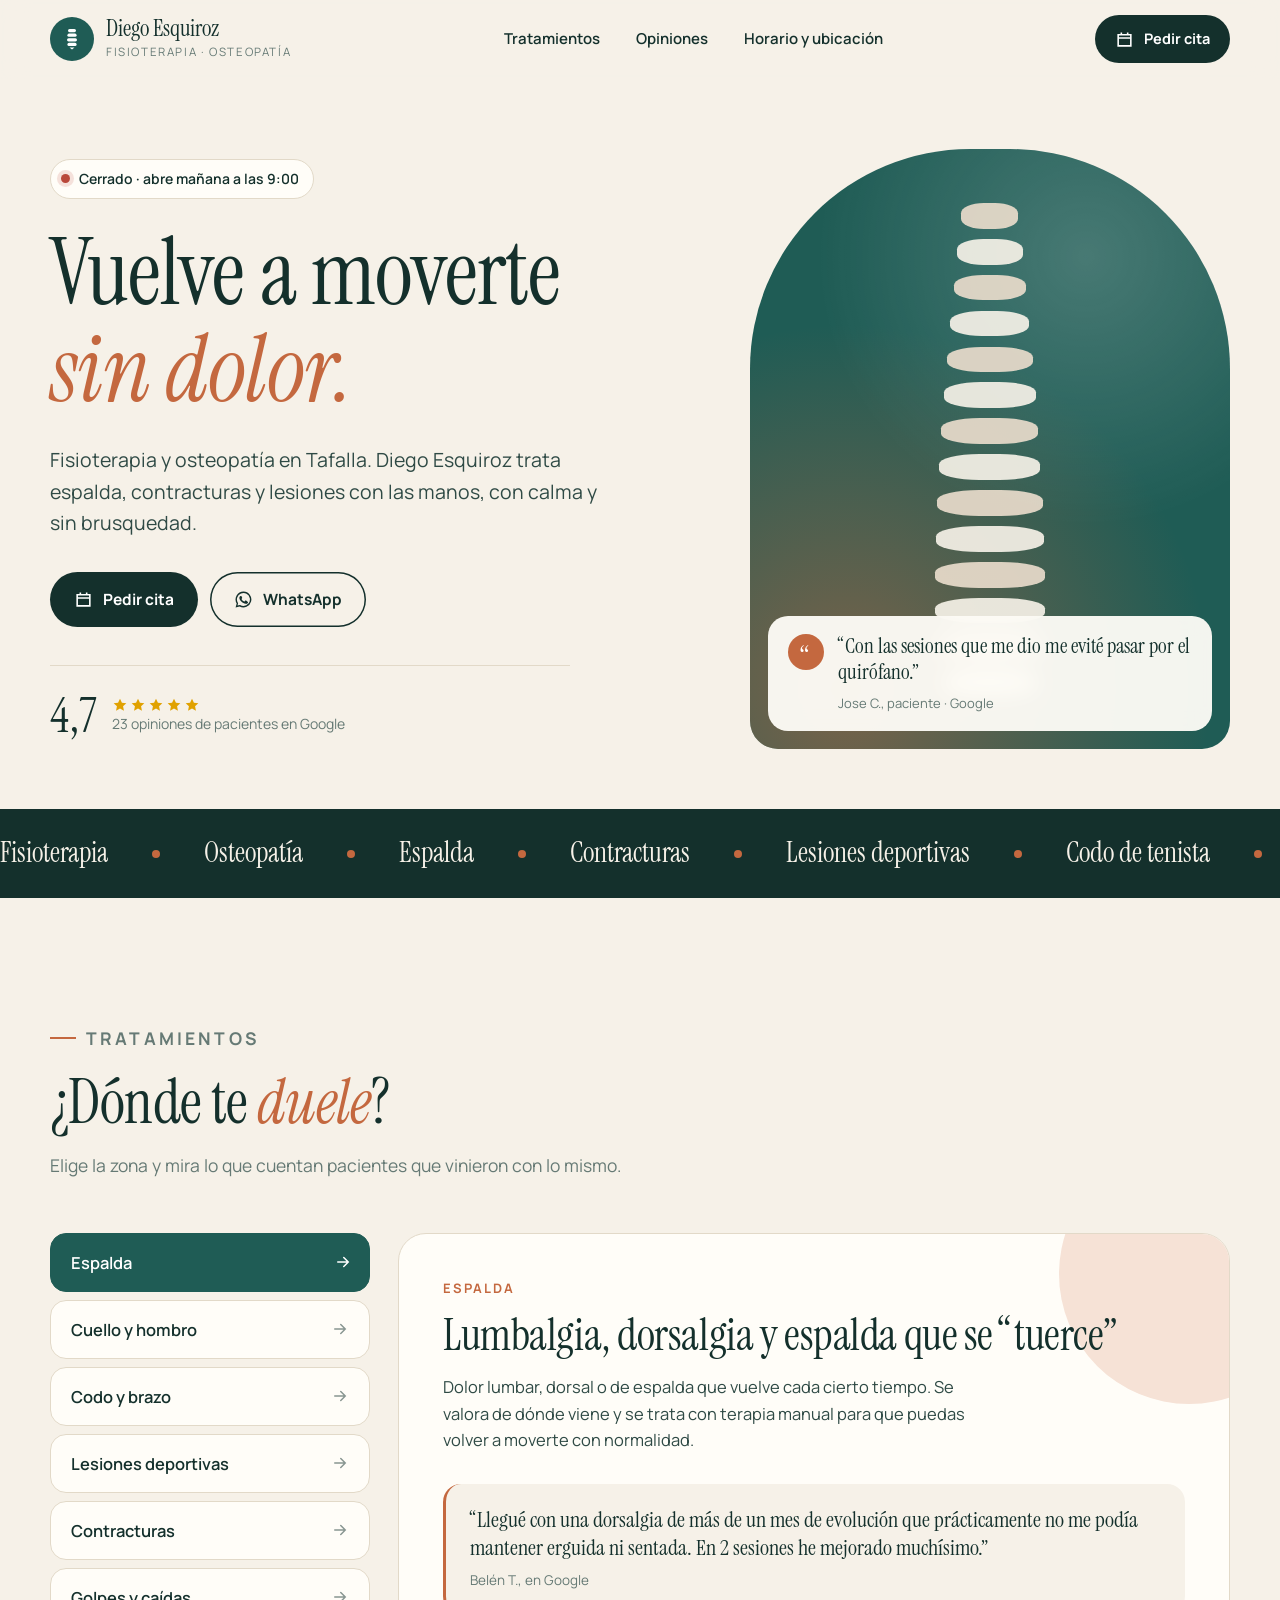
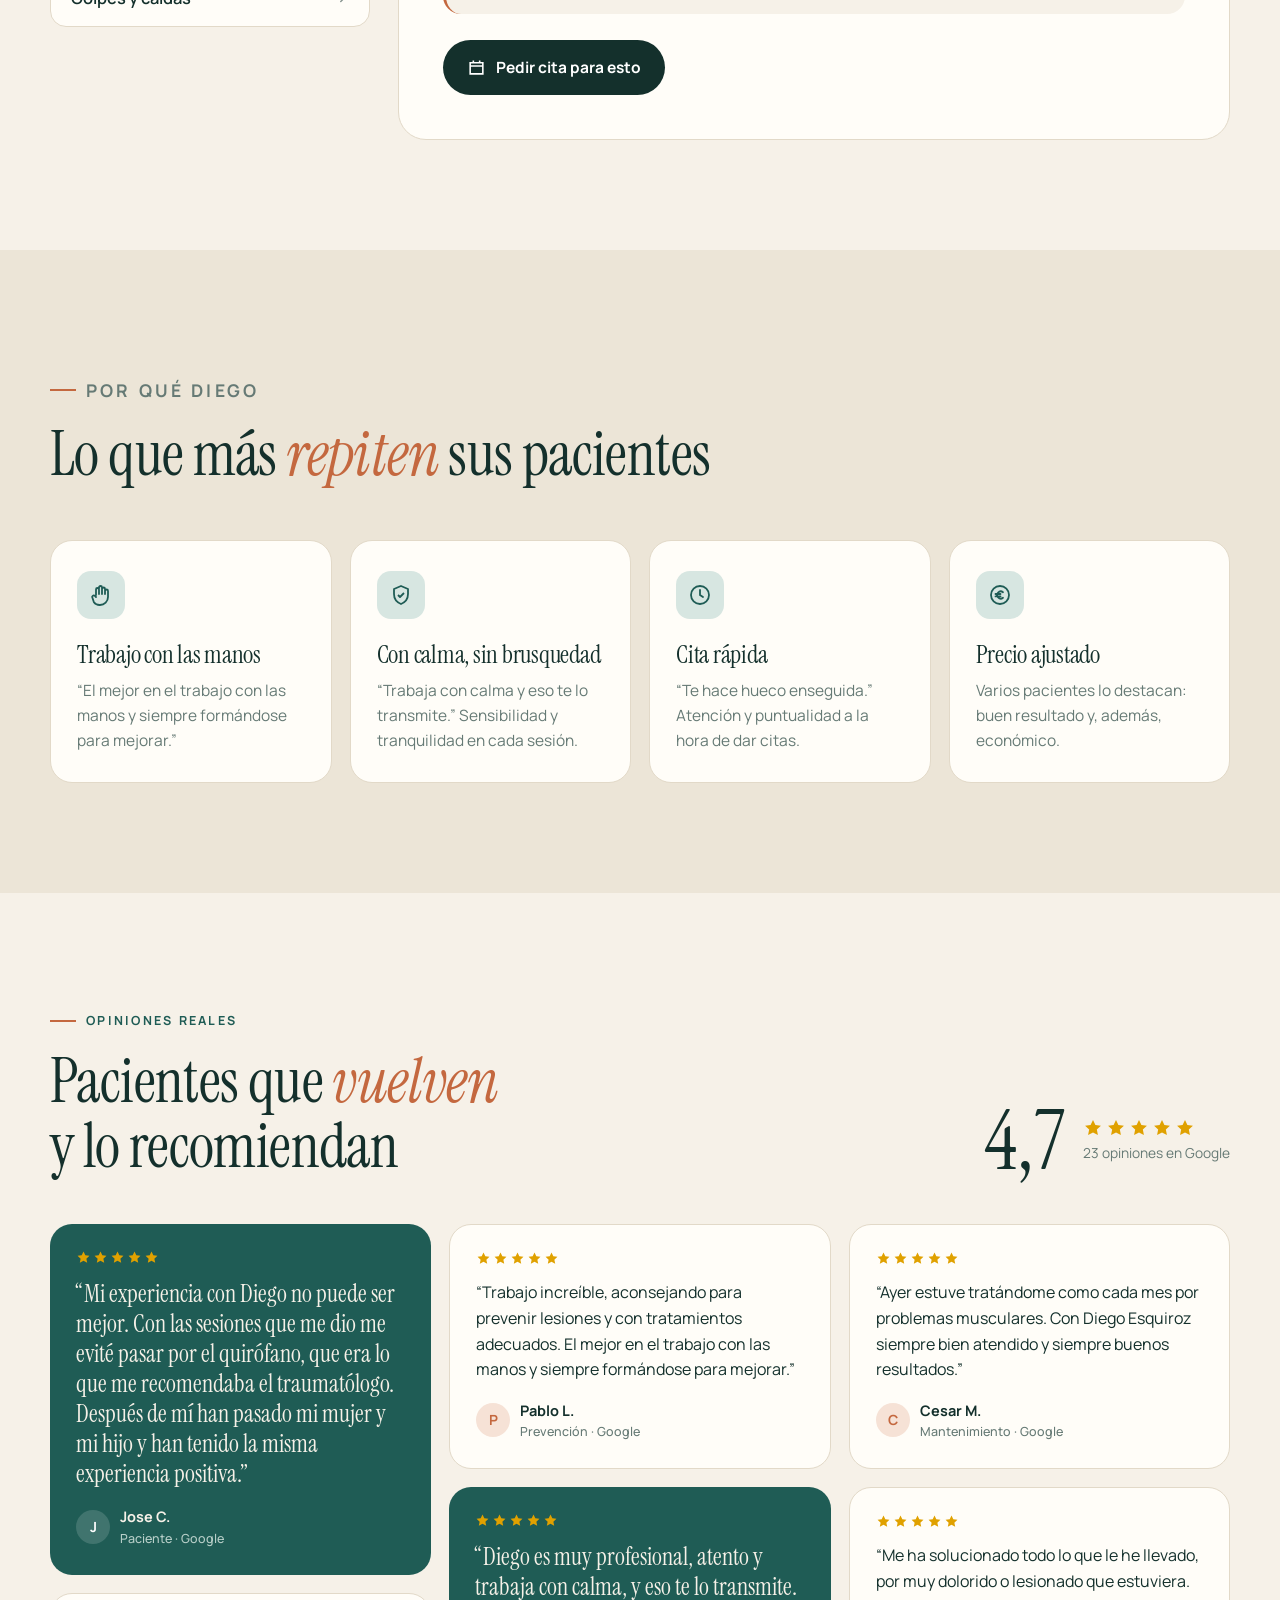
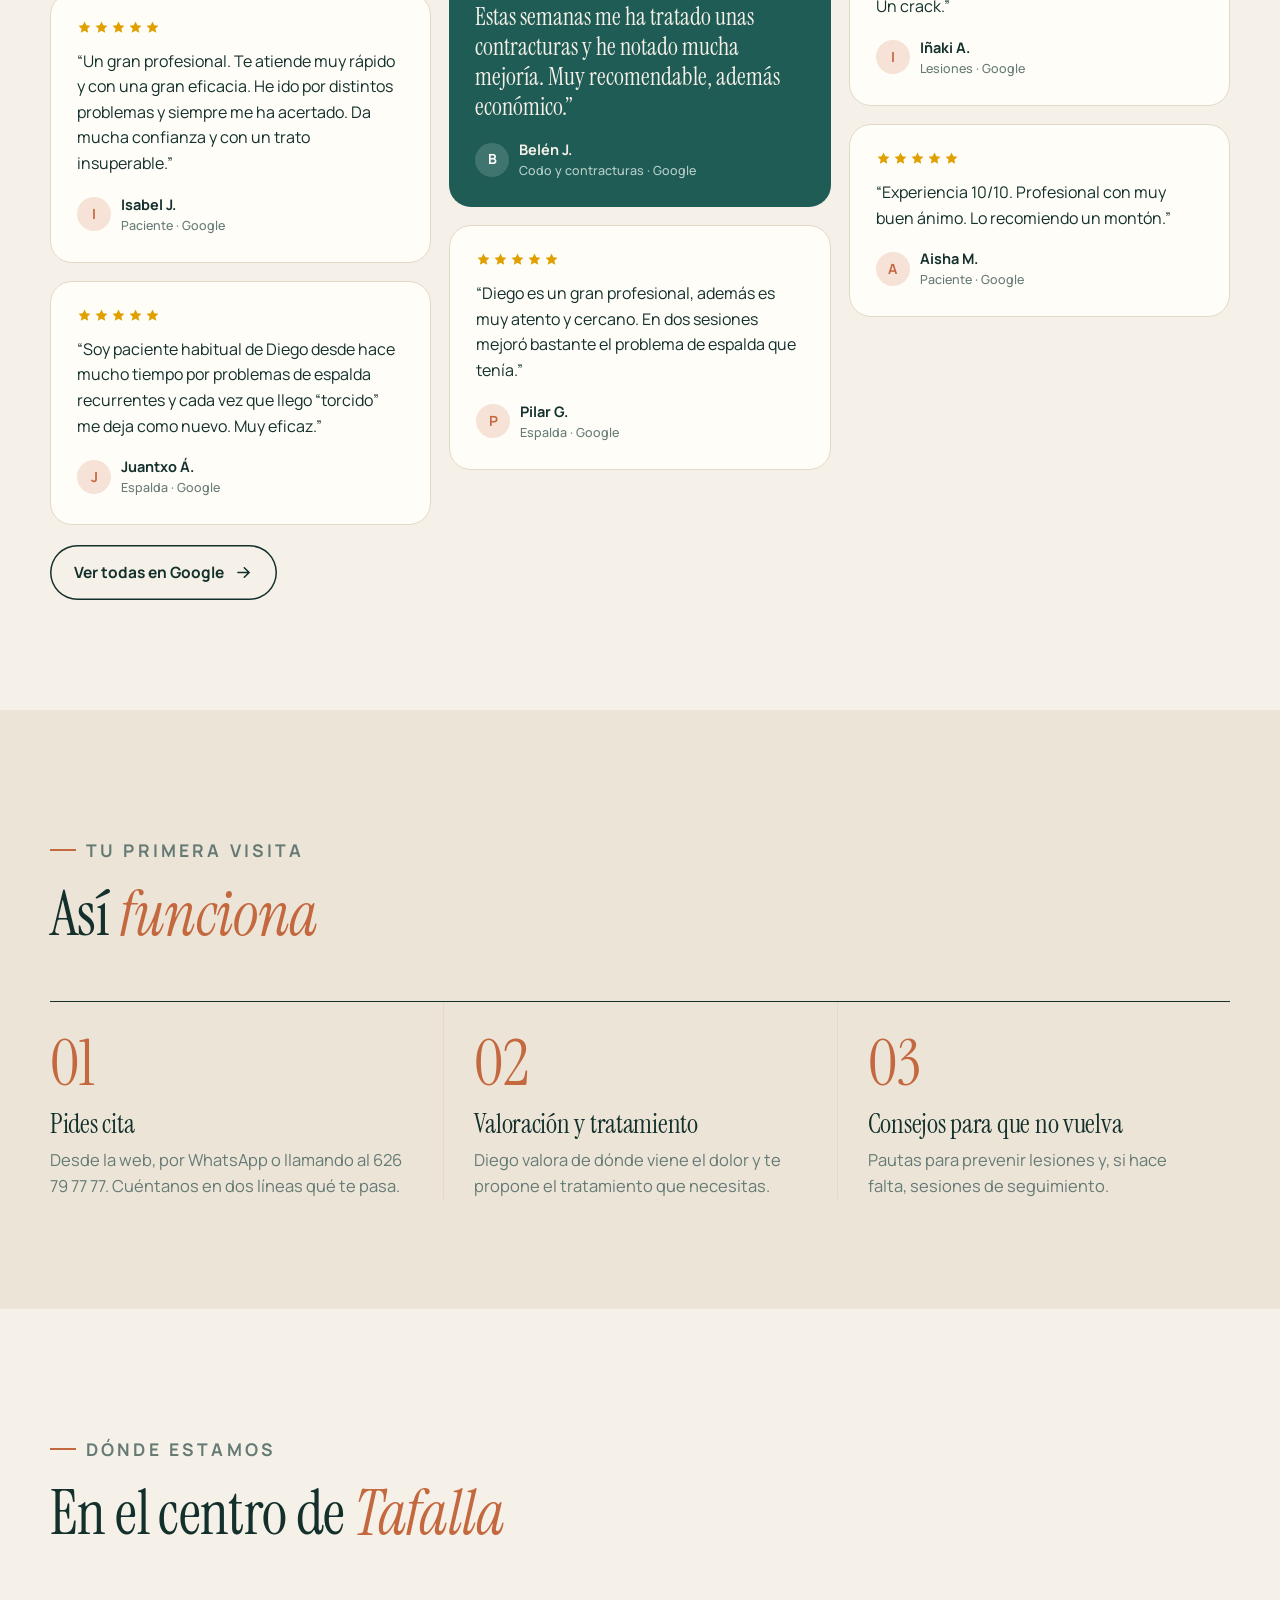
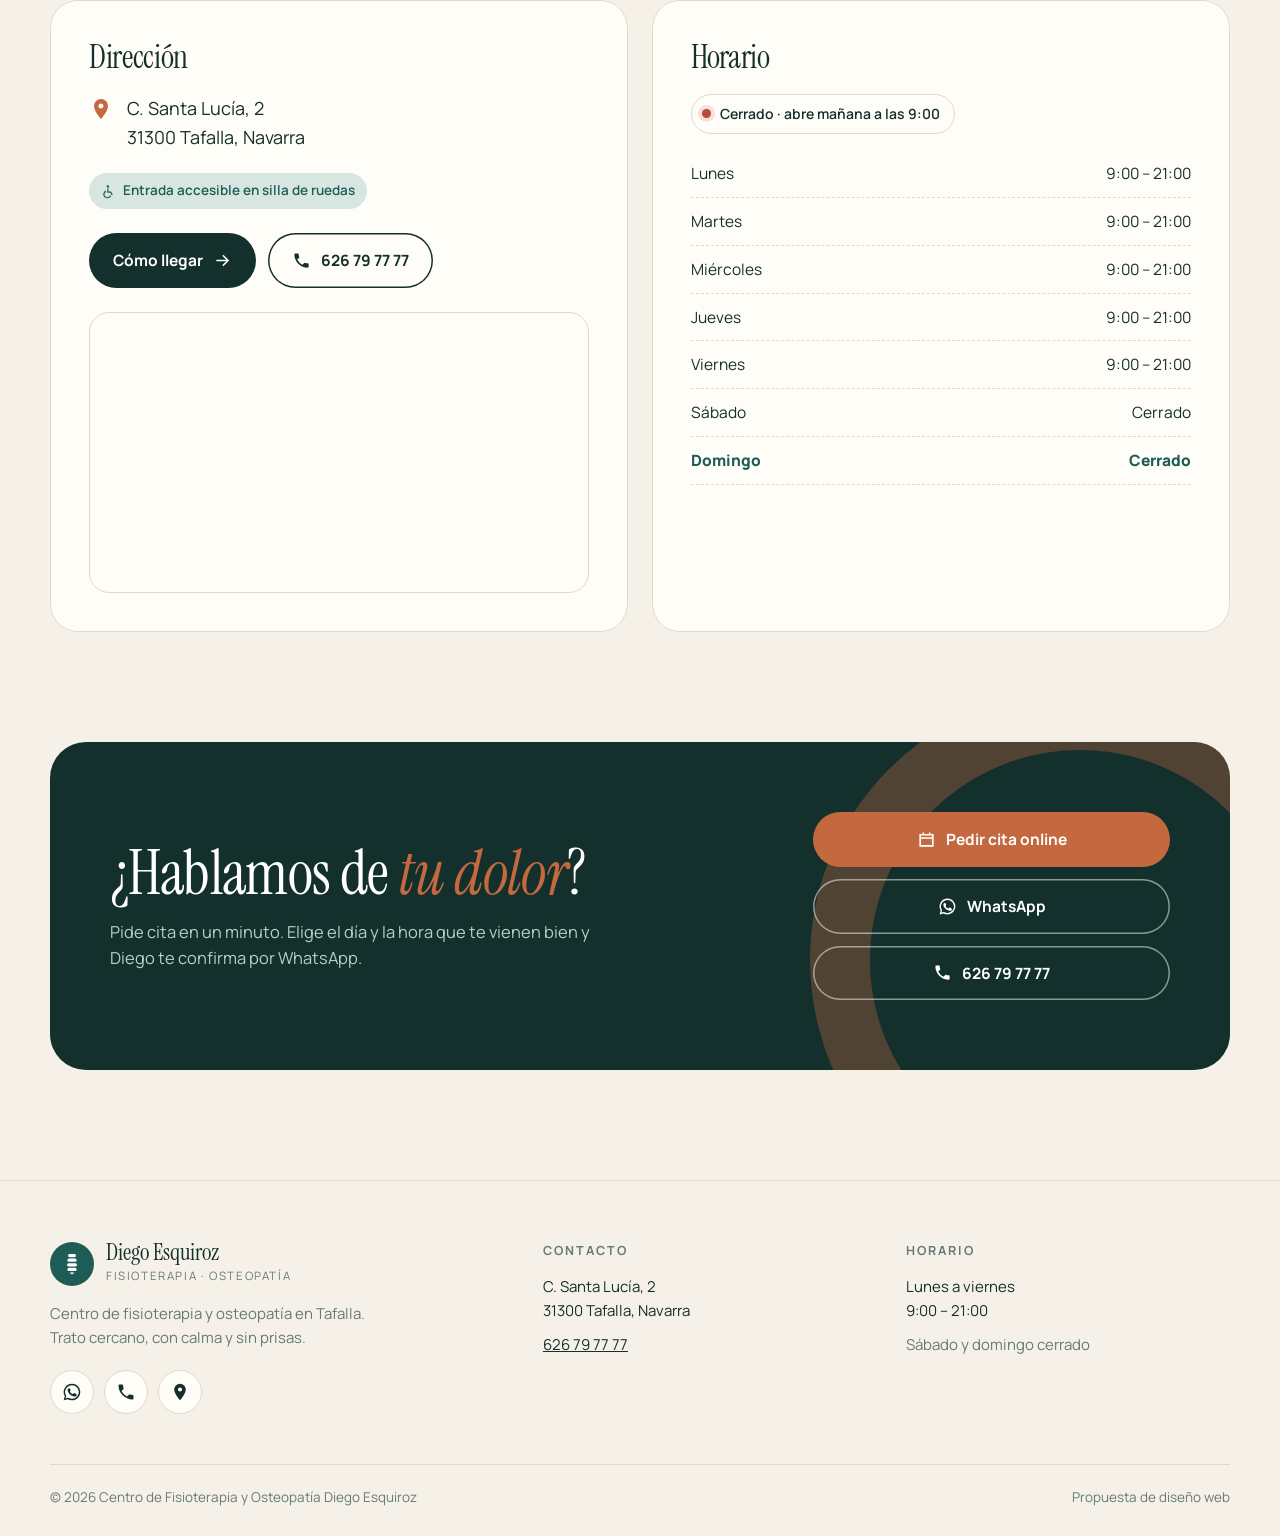
==== index.html @ a3f4777c "Web demo Fisioterapia y Osteopatía Diego Esquiroz Co-Authored-By: Claude Opus 5.5 <noreply@anthropic" ====
<!doctype html><html lang="es"><head><meta charset="utf-8"><meta name="viewport" content="width=device-width,initial-scale=1">
<title>Fisioterapia y Osteopatía Diego Esquiroz · Tafalla</title><meta name="description" content="Centro de fisioterapia y osteopatía en Tafalla. Espalda, contracturas, lesiones deportivas. 4,7 en Google. Pide cita: 626 79 77 77.">
<meta property="og:type" content="website"><meta property="og:locale" content="es_ES"><meta property="og:title" content="Fisioterapia y Osteopatía Diego Esquiroz · Tafalla"><meta property="og:description" content="Centro de fisioterapia y osteopatía en Tafalla. Espalda, contracturas, lesiones deportivas. 4,7 en Google. Pide cita: 626 79 77 77."><meta name="theme-color" content="#14302c">
<script type="application/ld+json">{"@context": "https://schema.org", "@type": "Physiotherapy", "name": "Centro de Fisioterapia y Osteopatía Diego Esquiroz", "url": "https://miiguelcamus.github.io/fisio-esquiroz/", "telephone": "+34 626 79 77 77", "address": {"@type": "PostalAddress", "streetAddress": "C. Santa Lucía, 2", "postalCode": "31300", "addressLocality": "Tafalla", "addressRegion": "Navarra", "addressCountry": "ES"}, "geo": {"@type": "GeoCoordinates", "latitude": 42.5276876, "longitude": -1.6770875}, "hasMap": "https://www.google.com/maps/search/?api=1&query=Centro+de+Fisioterapia+y+Osteopatia+Diego+Esquiroz&query_place_id=ChIJyw93ah14Wg0RY7AECHz0mJ4", "openingHoursSpecification": [{"@type": "OpeningHoursSpecification", "dayOfWeek": ["Monday", "Tuesday", "Wednesday", "Thursday", "Friday"], "opens": "09:00", "closes": "21:00"}], "aggregateRating": {"@type": "AggregateRating", "ratingValue": "4.7", "reviewCount": "23"}}</script>
<link rel="preconnect" href="https://fonts.googleapis.com"><link rel="preconnect" href="https://fonts.gstatic.com" crossorigin>
<link href="https://fonts.googleapis.com/css2?family=Instrument+Serif:ital@0;1&family=Manrope:wght@400;500;600;700;800&display=swap" rel="stylesheet">
<link rel="stylesheet" href="styles.css?v=1794486253">
<link rel="icon" href="data:image/svg+xml,%3Csvg xmlns='http://www.w3.org/2000/svg' viewBox='0 0 24 24'%3E%3Ccircle cx='12' cy='12' r='12' fill='%231f5c55'/%3E%3Cg fill='%23fff'%3E%3Crect x='9' y='4' width='6' height='2.6' rx='1.3'/%3E%3Crect x='8.5' y='8' width='7' height='2.6' rx='1.3'/%3E%3Crect x='8.2' y='12' width='7.6' height='2.6' rx='1.3'/%3E%3Crect x='8.5' y='16' width='7' height='2.6' rx='1.3'/%3E%3C/g%3E%3C/svg%3E">
</head><body>
<header class="top"><div class="wrap tin">
<a class="logo" href="index.html?v=1794486253" aria-label="Fisioterapia Diego Esquiroz, inicio"><span class="lm"><svg viewBox="0 0 24 24" aria-hidden="true"><g fill="currentColor"><rect x="8" y="2" width="8" height="3.2" rx="1.6"/><rect x="7.4" y="6.6" width="9.2" height="3.2" rx="1.6"/><rect x="7" y="11.2" width="10" height="3.2" rx="1.6"/><rect x="7.4" y="15.8" width="9.2" height="3.2" rx="1.6"/><path d="M9.5 20.4h5l-2.5 2.2z"/></g></svg></span><span><b>Diego Esquiroz</b><small>Fisioterapia · Osteopatía</small></span></a>
<nav class="nav" aria-label="Principal"><a href="index.html#dolor?v=1794486253">Tratamientos</a><a href="index.html#opiniones?v=1794486253">Opiniones</a><a href="index.html#visita?v=1794486253">Horario y ubicación</a></nav>
<a class="btn pri hcta" href="reservar.html?v=1794486253"><svg viewBox="0 0 24 24" aria-hidden="true"><path fill="none" stroke="currentColor" stroke-width="2" d="M4 6h16v14H4zM4 10h16M8 3v4M16 3v4"/></svg>Pedir cita</a>
<button class="burger" aria-label="Abrir menú" aria-expanded="false" aria-controls="mm"><i></i><i></i></button>
</div></header>
<div class="mmenu" id="mm" aria-hidden="true"><a class="ml" href="index.html#dolor?v=1794486253">Tratamientos</a><a class="ml" href="index.html#opiniones?v=1794486253">Opiniones</a><a class="ml" href="index.html#visita?v=1794486253">Horario y ubicación</a>
<a class="btn pri" href="reservar.html?v=1794486253"><svg viewBox="0 0 24 24" aria-hidden="true"><path fill="none" stroke="currentColor" stroke-width="2" d="M4 6h16v14H4zM4 10h16M8 3v4M16 3v4"/></svg>Pedir cita</a><a class="btn gh sw wa" href="https://wa.me/34626797777" target="_blank" rel="noopener"><svg viewBox="0 0 24 24" aria-hidden="true"><path fill="currentColor" d="M12 2a10 10 0 0 0-8.6 15.1L2 22l5-1.3A10 10 0 1 0 12 2zm0 18.2c-1.5 0-3-.4-4.3-1.2l-.3-.2-3 .8.8-2.9-.2-.3A8.2 8.2 0 1 1 12 20.2zm4.5-6.1c-.2-.1-1.5-.7-1.7-.8-.2-.1-.4-.1-.6.1l-.8 1c-.1.2-.3.2-.5.1a6.7 6.7 0 0 1-3.3-2.9c-.3-.4.2-.4.7-1.4.1-.2 0-.3 0-.4l-.8-1.8c-.2-.5-.4-.4-.6-.4h-.5a1 1 0 0 0-.7.3c-.2.3-.9.9-.9 2.2s1 2.6 1.1 2.7c.1.2 1.9 2.9 4.6 4 1.7.7 2.4.8 3.2.7.5-.1 1.5-.6 1.8-1.2.2-.6.2-1.1.1-1.2l-.5-.3z"/></svg>WhatsApp</a></div>
<main>
<section class="hero"><div class="wrap hg">
<div>
 <p class="badge" data-open><span class="dot"></span><span>Lunes a viernes · 9:00 – 21:00</span></p>
 <h1><span>Vuelve a moverte</span><span><i>sin dolor.</i></span></h1>
 <p class="lead">Fisioterapia y osteopatía en Tafalla. Diego Esquiroz trata espalda, contracturas y lesiones con las manos, con calma y sin brusquedad.</p>
 <div class="hb"><a class="btn pri" href="reservar.html?v=1794486253"><svg viewBox="0 0 24 24" aria-hidden="true"><path fill="none" stroke="currentColor" stroke-width="2" d="M4 6h16v14H4zM4 10h16M8 3v4M16 3v4"/></svg>Pedir cita</a><a class="btn gh sw wa" href="https://wa.me/34626797777" target="_blank" rel="noopener"><svg viewBox="0 0 24 24" aria-hidden="true"><path fill="currentColor" d="M12 2a10 10 0 0 0-8.6 15.1L2 22l5-1.3A10 10 0 1 0 12 2zm0 18.2c-1.5 0-3-.4-4.3-1.2l-.3-.2-3 .8.8-2.9-.2-.3A8.2 8.2 0 1 1 12 20.2zm4.5-6.1c-.2-.1-1.5-.7-1.7-.8-.2-.1-.4-.1-.6.1l-.8 1c-.1.2-.3.2-.5.1a6.7 6.7 0 0 1-3.3-2.9c-.3-.4.2-.4.7-1.4.1-.2 0-.3 0-.4l-.8-1.8c-.2-.5-.4-.4-.6-.4h-.5a1 1 0 0 0-.7.3c-.2.3-.9.9-.9 2.2s1 2.6 1.1 2.7c.1.2 1.9 2.9 4.6 4 1.7.7 2.4.8 3.2.7.5-.1 1.5-.6 1.8-1.2.2-.6.2-1.1.1-1.2l-.5-.3z"/></svg>WhatsApp</a></div>
 <a class="proof" href="#opiniones" style="text-decoration:none"><b>4,7</b><span><span class="st" aria-label="5 de 5 estrellas"><svg viewBox="0 0 24 24" aria-hidden="true"><path fill="currentColor" d="m12 2.5 2.9 6 6.6.8-4.9 4.6 1.3 6.6L12 17.3l-5.9 3.2 1.3-6.6L2.5 9.3l6.6-.8z"/></svg><svg viewBox="0 0 24 24" aria-hidden="true"><path fill="currentColor" d="m12 2.5 2.9 6 6.6.8-4.9 4.6 1.3 6.6L12 17.3l-5.9 3.2 1.3-6.6L2.5 9.3l6.6-.8z"/></svg><svg viewBox="0 0 24 24" aria-hidden="true"><path fill="currentColor" d="m12 2.5 2.9 6 6.6.8-4.9 4.6 1.3 6.6L12 17.3l-5.9 3.2 1.3-6.6L2.5 9.3l6.6-.8z"/></svg><svg viewBox="0 0 24 24" aria-hidden="true"><path fill="currentColor" d="m12 2.5 2.9 6 6.6.8-4.9 4.6 1.3 6.6L12 17.3l-5.9 3.2 1.3-6.6L2.5 9.3l6.6-.8z"/></svg><svg viewBox="0 0 24 24" aria-hidden="true"><path fill="currentColor" d="m12 2.5 2.9 6 6.6.8-4.9 4.6 1.3 6.6L12 17.3l-5.9 3.2 1.3-6.6L2.5 9.3l6.6-.8z"/></svg></span><small>23 opiniones de pacientes en Google</small></span></a>
</div>
<div class="hv" aria-hidden="true">
 <div class="spine"><i style="width:52%;--x:0px;--r:0deg;animation-delay:0.00s"></i><i style="width:60%;--x:2px;--r:2deg;animation-delay:0.12s"></i><i style="width:66%;--x:4px;--r:3deg;animation-delay:0.24s"></i><i style="width:72%;--x:6px;--r:4deg;animation-delay:0.36s"></i><i style="width:78%;--x:7px;--r:4deg;animation-delay:0.48s"></i><i style="width:84%;--x:8px;--r:3deg;animation-delay:0.60s"></i><i style="width:88%;--x:8px;--r:2deg;animation-delay:0.72s"></i><i style="width:92%;--x:7px;--r:1deg;animation-delay:0.84s"></i><i style="width:96%;--x:5px;--r:-1deg;animation-delay:0.96s"></i><i style="width:98%;--x:3px;--r:-2deg;animation-delay:1.08s"></i><i style="width:100%;--x:1px;--r:-3deg;animation-delay:1.20s"></i><i style="width:100%;--x:-1px;--r:-3deg;animation-delay:1.32s"></i><i style="width:96%;--x:-2px;--r:-2deg;animation-delay:1.44s"></i><i style="width:86%;--x:-1px;--r:-1deg;animation-delay:1.56s"></i></div>
 <div class="hcard"><span class="qm">“</span><div><q>Con las sesiones que me dio me evité pasar por el quirófano.</q><small>Jose C., paciente · Google</small></div></div>
</div>
</div></section>
<div class="strip" aria-hidden="true"><div class="stt"><span>Fisioterapia</span><span>Osteopatía</span><span>Espalda</span><span>Contracturas</span><span>Lesiones deportivas</span><span>Codo de tenista</span><span>Hombro</span><span>Tafalla</span><span>Fisioterapia</span><span>Osteopatía</span><span>Espalda</span><span>Contracturas</span><span>Lesiones deportivas</span><span>Codo de tenista</span><span>Hombro</span><span>Tafalla</span></div></div>

<section class="sec" id="dolor"><div class="wrap">
 <div class="sh rv"><p class="kick">Tratamientos</p><h2>¿Dónde te <i>duele</i>?</h2><p>Elige la zona y mira lo que cuentan pacientes que vinieron con lo mismo.</p></div>
 <div class="zones rv">
  <div class="zl" role="tablist" aria-label="Zonas"><button class="zb on" role="tab" aria-selected="true" data-z="0">Espalda<svg viewBox="0 0 24 24" aria-hidden="true"><path fill="none" stroke="currentColor" stroke-width="2" stroke-linecap="round" d="M5 12h14M13 6l6 6-6 6"/></svg></button><button class="zb" role="tab" aria-selected="false" data-z="1">Cuello y hombro<svg viewBox="0 0 24 24" aria-hidden="true"><path fill="none" stroke="currentColor" stroke-width="2" stroke-linecap="round" d="M5 12h14M13 6l6 6-6 6"/></svg></button><button class="zb" role="tab" aria-selected="false" data-z="2">Codo y brazo<svg viewBox="0 0 24 24" aria-hidden="true"><path fill="none" stroke="currentColor" stroke-width="2" stroke-linecap="round" d="M5 12h14M13 6l6 6-6 6"/></svg></button><button class="zb" role="tab" aria-selected="false" data-z="3">Lesiones deportivas<svg viewBox="0 0 24 24" aria-hidden="true"><path fill="none" stroke="currentColor" stroke-width="2" stroke-linecap="round" d="M5 12h14M13 6l6 6-6 6"/></svg></button><button class="zb" role="tab" aria-selected="false" data-z="4">Contracturas<svg viewBox="0 0 24 24" aria-hidden="true"><path fill="none" stroke="currentColor" stroke-width="2" stroke-linecap="round" d="M5 12h14M13 6l6 6-6 6"/></svg></button><button class="zb" role="tab" aria-selected="false" data-z="5">Golpes y caídas<svg viewBox="0 0 24 24" aria-hidden="true"><path fill="none" stroke="currentColor" stroke-width="2" stroke-linecap="round" d="M5 12h14M13 6l6 6-6 6"/></svg></button></div>
  <div class="zp" role="tabpanel" aria-live="polite">
   <div><p class="zt" data-zt>Espalda</p><h3 data-zh>Lumbalgia, dorsalgia y espalda que se “tuerce”</h3><p data-zp>Dolor lumbar, dorsal o de espalda que vuelve cada cierto tiempo. Se valora de dónde viene y se trata con terapia manual para que puedas volver a moverte con normalidad.</p>
   <div class="zq"><q data-zq>Llegué con una dorsalgia de más de un mes de evolución que prácticamente no me podía mantener erguida ni sentada. En 2 sesiones he mejorado muchísimo.</q><small data-za>Belén T., en Google</small></div></div>
   <a class="btn pri" href="reservar.html?v=1794486253" data-zl><svg viewBox="0 0 24 24" aria-hidden="true"><path fill="none" stroke="currentColor" stroke-width="2" d="M4 6h16v14H4zM4 10h16M8 3v4M16 3v4"/></svg>Pedir cita para esto</a>
  </div>
 </div>
</div></section>

<section class="sec alt"><div class="wrap">
 <div class="sh rv"><p class="kick">Por qué Diego</p><h2>Lo que más <i>repiten</i> sus pacientes</h2></div>
 <div class="why">
  <article class="wc rv"><span class="ic"><svg viewBox="0 0 24 24" aria-hidden="true"><path fill="none" stroke="currentColor" stroke-width="1.8" stroke-linecap="round" stroke-linejoin="round" d="M7 12V6.5a1.5 1.5 0 0 1 3 0V11m0-5.5V4.5a1.5 1.5 0 0 1 3 0V11m0-5a1.5 1.5 0 0 1 3 0v5m0-3a1.5 1.5 0 0 1 3 0v6a8 8 0 0 1-8 8h-.5a7 7 0 0 1-5.6-2.8L3.5 15a1.6 1.6 0 0 1 2.4-2.1L7 14"/></svg></span><h3>Trabajo con las manos</h3><p>“El mejor en el trabajo con las manos y siempre formándose para mejorar.”</p></article>
  <article class="wc rv"><span class="ic"><svg viewBox="0 0 24 24" aria-hidden="true"><path fill="none" stroke="currentColor" stroke-width="1.8" stroke-linejoin="round" d="M12 3 5 6v5c0 4.5 3 8.3 7 10 4-1.7 7-5.5 7-10V6zm-3 9 2 2 4-4"/></svg></span><h3>Con calma, sin brusquedad</h3><p>“Trabaja con calma y eso te lo transmite.” Sensibilidad y tranquilidad en cada sesión.</p></article>
  <article class="wc rv"><span class="ic"><svg viewBox="0 0 24 24" aria-hidden="true"><g fill="none" stroke="currentColor" stroke-width="1.8" stroke-linecap="round"><circle cx="12" cy="12" r="9"/><path d="M12 7v5l3 2"/></g></svg></span><h3>Cita rápida</h3><p>“Te hace hueco enseguida.” Atención y puntualidad a la hora de dar citas.</p></article>
  <article class="wc rv"><span class="ic"><svg viewBox="0 0 24 24" aria-hidden="true"><g fill="none" stroke="currentColor" stroke-width="1.8" stroke-linecap="round"><circle cx="12" cy="12" r="9"/><path d="M15 9.2a3.6 3.6 0 1 0 0 5.6M7.5 11h5M7.5 13.4h5"/></g></svg></span><h3>Precio ajustado</h3><p>Varios pacientes lo destacan: buen resultado y, además, económico.</p></article>
 </div>
</div></section>

<section class="sec" id="opiniones"><div class="wrap">
 <div class="rtop rv"><div><p class="kick">Opiniones reales</p><h2>Pacientes que <i>vuelven</i><br>y lo recomiendan</h2></div>
 <div class="rbig"><b>4,7</b><span><span class="st" aria-label="5 de 5 estrellas"><svg viewBox="0 0 24 24" aria-hidden="true"><path fill="currentColor" d="m12 2.5 2.9 6 6.6.8-4.9 4.6 1.3 6.6L12 17.3l-5.9 3.2 1.3-6.6L2.5 9.3l6.6-.8z"/></svg><svg viewBox="0 0 24 24" aria-hidden="true"><path fill="currentColor" d="m12 2.5 2.9 6 6.6.8-4.9 4.6 1.3 6.6L12 17.3l-5.9 3.2 1.3-6.6L2.5 9.3l6.6-.8z"/></svg><svg viewBox="0 0 24 24" aria-hidden="true"><path fill="currentColor" d="m12 2.5 2.9 6 6.6.8-4.9 4.6 1.3 6.6L12 17.3l-5.9 3.2 1.3-6.6L2.5 9.3l6.6-.8z"/></svg><svg viewBox="0 0 24 24" aria-hidden="true"><path fill="currentColor" d="m12 2.5 2.9 6 6.6.8-4.9 4.6 1.3 6.6L12 17.3l-5.9 3.2 1.3-6.6L2.5 9.3l6.6-.8z"/></svg><svg viewBox="0 0 24 24" aria-hidden="true"><path fill="currentColor" d="m12 2.5 2.9 6 6.6.8-4.9 4.6 1.3 6.6L12 17.3l-5.9 3.2 1.3-6.6L2.5 9.3l6.6-.8z"/></svg></span><small>23 opiniones en Google</small></span></div></div>
 <div class="revs"><figure class="rev rv d"><span class="st" aria-label="5 de 5 estrellas"><svg viewBox="0 0 24 24" aria-hidden="true"><path fill="currentColor" d="m12 2.5 2.9 6 6.6.8-4.9 4.6 1.3 6.6L12 17.3l-5.9 3.2 1.3-6.6L2.5 9.3l6.6-.8z"/></svg><svg viewBox="0 0 24 24" aria-hidden="true"><path fill="currentColor" d="m12 2.5 2.9 6 6.6.8-4.9 4.6 1.3 6.6L12 17.3l-5.9 3.2 1.3-6.6L2.5 9.3l6.6-.8z"/></svg><svg viewBox="0 0 24 24" aria-hidden="true"><path fill="currentColor" d="m12 2.5 2.9 6 6.6.8-4.9 4.6 1.3 6.6L12 17.3l-5.9 3.2 1.3-6.6L2.5 9.3l6.6-.8z"/></svg><svg viewBox="0 0 24 24" aria-hidden="true"><path fill="currentColor" d="m12 2.5 2.9 6 6.6.8-4.9 4.6 1.3 6.6L12 17.3l-5.9 3.2 1.3-6.6L2.5 9.3l6.6-.8z"/></svg><svg viewBox="0 0 24 24" aria-hidden="true"><path fill="currentColor" d="m12 2.5 2.9 6 6.6.8-4.9 4.6 1.3 6.6L12 17.3l-5.9 3.2 1.3-6.6L2.5 9.3l6.6-.8z"/></svg></span><blockquote>“Mi experiencia con Diego no puede ser mejor. Con las sesiones que me dio me evité pasar por el quirófano, que era lo que me recomendaba el traumatólogo. Después de mí han pasado mi mujer y mi hijo y han tenido la misma experiencia positiva.”</blockquote><figcaption><span class="av">J</span><span>Jose C.<small>Paciente · Google</small></span></figcaption></figure><figure class="rev rv"><span class="st" aria-label="5 de 5 estrellas"><svg viewBox="0 0 24 24" aria-hidden="true"><path fill="currentColor" d="m12 2.5 2.9 6 6.6.8-4.9 4.6 1.3 6.6L12 17.3l-5.9 3.2 1.3-6.6L2.5 9.3l6.6-.8z"/></svg><svg viewBox="0 0 24 24" aria-hidden="true"><path fill="currentColor" d="m12 2.5 2.9 6 6.6.8-4.9 4.6 1.3 6.6L12 17.3l-5.9 3.2 1.3-6.6L2.5 9.3l6.6-.8z"/></svg><svg viewBox="0 0 24 24" aria-hidden="true"><path fill="currentColor" d="m12 2.5 2.9 6 6.6.8-4.9 4.6 1.3 6.6L12 17.3l-5.9 3.2 1.3-6.6L2.5 9.3l6.6-.8z"/></svg><svg viewBox="0 0 24 24" aria-hidden="true"><path fill="currentColor" d="m12 2.5 2.9 6 6.6.8-4.9 4.6 1.3 6.6L12 17.3l-5.9 3.2 1.3-6.6L2.5 9.3l6.6-.8z"/></svg><svg viewBox="0 0 24 24" aria-hidden="true"><path fill="currentColor" d="m12 2.5 2.9 6 6.6.8-4.9 4.6 1.3 6.6L12 17.3l-5.9 3.2 1.3-6.6L2.5 9.3l6.6-.8z"/></svg></span><blockquote>“Un gran profesional. Te atiende muy rápido y con una gran eficacia. He ido por distintos problemas y siempre me ha acertado. Da mucha confianza y con un trato insuperable.”</blockquote><figcaption><span class="av">I</span><span>Isabel J.<small>Paciente · Google</small></span></figcaption></figure><figure class="rev rv"><span class="st" aria-label="5 de 5 estrellas"><svg viewBox="0 0 24 24" aria-hidden="true"><path fill="currentColor" d="m12 2.5 2.9 6 6.6.8-4.9 4.6 1.3 6.6L12 17.3l-5.9 3.2 1.3-6.6L2.5 9.3l6.6-.8z"/></svg><svg viewBox="0 0 24 24" aria-hidden="true"><path fill="currentColor" d="m12 2.5 2.9 6 6.6.8-4.9 4.6 1.3 6.6L12 17.3l-5.9 3.2 1.3-6.6L2.5 9.3l6.6-.8z"/></svg><svg viewBox="0 0 24 24" aria-hidden="true"><path fill="currentColor" d="m12 2.5 2.9 6 6.6.8-4.9 4.6 1.3 6.6L12 17.3l-5.9 3.2 1.3-6.6L2.5 9.3l6.6-.8z"/></svg><svg viewBox="0 0 24 24" aria-hidden="true"><path fill="currentColor" d="m12 2.5 2.9 6 6.6.8-4.9 4.6 1.3 6.6L12 17.3l-5.9 3.2 1.3-6.6L2.5 9.3l6.6-.8z"/></svg><svg viewBox="0 0 24 24" aria-hidden="true"><path fill="currentColor" d="m12 2.5 2.9 6 6.6.8-4.9 4.6 1.3 6.6L12 17.3l-5.9 3.2 1.3-6.6L2.5 9.3l6.6-.8z"/></svg></span><blockquote>“Soy paciente habitual de Diego desde hace mucho tiempo por problemas de espalda recurrentes y cada vez que llego “torcido” me deja como nuevo. Muy eficaz.”</blockquote><figcaption><span class="av">J</span><span>Juantxo Á.<small>Espalda · Google</small></span></figcaption></figure><figure class="rev rv"><span class="st" aria-label="5 de 5 estrellas"><svg viewBox="0 0 24 24" aria-hidden="true"><path fill="currentColor" d="m12 2.5 2.9 6 6.6.8-4.9 4.6 1.3 6.6L12 17.3l-5.9 3.2 1.3-6.6L2.5 9.3l6.6-.8z"/></svg><svg viewBox="0 0 24 24" aria-hidden="true"><path fill="currentColor" d="m12 2.5 2.9 6 6.6.8-4.9 4.6 1.3 6.6L12 17.3l-5.9 3.2 1.3-6.6L2.5 9.3l6.6-.8z"/></svg><svg viewBox="0 0 24 24" aria-hidden="true"><path fill="currentColor" d="m12 2.5 2.9 6 6.6.8-4.9 4.6 1.3 6.6L12 17.3l-5.9 3.2 1.3-6.6L2.5 9.3l6.6-.8z"/></svg><svg viewBox="0 0 24 24" aria-hidden="true"><path fill="currentColor" d="m12 2.5 2.9 6 6.6.8-4.9 4.6 1.3 6.6L12 17.3l-5.9 3.2 1.3-6.6L2.5 9.3l6.6-.8z"/></svg><svg viewBox="0 0 24 24" aria-hidden="true"><path fill="currentColor" d="m12 2.5 2.9 6 6.6.8-4.9 4.6 1.3 6.6L12 17.3l-5.9 3.2 1.3-6.6L2.5 9.3l6.6-.8z"/></svg></span><blockquote>“Trabajo increíble, aconsejando para prevenir lesiones y con tratamientos adecuados. El mejor en el trabajo con las manos y siempre formándose para mejorar.”</blockquote><figcaption><span class="av">P</span><span>Pablo L.<small>Prevención · Google</small></span></figcaption></figure><figure class="rev rv d"><span class="st" aria-label="5 de 5 estrellas"><svg viewBox="0 0 24 24" aria-hidden="true"><path fill="currentColor" d="m12 2.5 2.9 6 6.6.8-4.9 4.6 1.3 6.6L12 17.3l-5.9 3.2 1.3-6.6L2.5 9.3l6.6-.8z"/></svg><svg viewBox="0 0 24 24" aria-hidden="true"><path fill="currentColor" d="m12 2.5 2.9 6 6.6.8-4.9 4.6 1.3 6.6L12 17.3l-5.9 3.2 1.3-6.6L2.5 9.3l6.6-.8z"/></svg><svg viewBox="0 0 24 24" aria-hidden="true"><path fill="currentColor" d="m12 2.5 2.9 6 6.6.8-4.9 4.6 1.3 6.6L12 17.3l-5.9 3.2 1.3-6.6L2.5 9.3l6.6-.8z"/></svg><svg viewBox="0 0 24 24" aria-hidden="true"><path fill="currentColor" d="m12 2.5 2.9 6 6.6.8-4.9 4.6 1.3 6.6L12 17.3l-5.9 3.2 1.3-6.6L2.5 9.3l6.6-.8z"/></svg><svg viewBox="0 0 24 24" aria-hidden="true"><path fill="currentColor" d="m12 2.5 2.9 6 6.6.8-4.9 4.6 1.3 6.6L12 17.3l-5.9 3.2 1.3-6.6L2.5 9.3l6.6-.8z"/></svg></span><blockquote>“Diego es muy profesional, atento y trabaja con calma, y eso te lo transmite. Estas semanas me ha tratado unas contracturas y he notado mucha mejoría. Muy recomendable, además económico.”</blockquote><figcaption><span class="av">B</span><span>Belén J.<small>Codo y contracturas · Google</small></span></figcaption></figure><figure class="rev rv"><span class="st" aria-label="5 de 5 estrellas"><svg viewBox="0 0 24 24" aria-hidden="true"><path fill="currentColor" d="m12 2.5 2.9 6 6.6.8-4.9 4.6 1.3 6.6L12 17.3l-5.9 3.2 1.3-6.6L2.5 9.3l6.6-.8z"/></svg><svg viewBox="0 0 24 24" aria-hidden="true"><path fill="currentColor" d="m12 2.5 2.9 6 6.6.8-4.9 4.6 1.3 6.6L12 17.3l-5.9 3.2 1.3-6.6L2.5 9.3l6.6-.8z"/></svg><svg viewBox="0 0 24 24" aria-hidden="true"><path fill="currentColor" d="m12 2.5 2.9 6 6.6.8-4.9 4.6 1.3 6.6L12 17.3l-5.9 3.2 1.3-6.6L2.5 9.3l6.6-.8z"/></svg><svg viewBox="0 0 24 24" aria-hidden="true"><path fill="currentColor" d="m12 2.5 2.9 6 6.6.8-4.9 4.6 1.3 6.6L12 17.3l-5.9 3.2 1.3-6.6L2.5 9.3l6.6-.8z"/></svg><svg viewBox="0 0 24 24" aria-hidden="true"><path fill="currentColor" d="m12 2.5 2.9 6 6.6.8-4.9 4.6 1.3 6.6L12 17.3l-5.9 3.2 1.3-6.6L2.5 9.3l6.6-.8z"/></svg></span><blockquote>“Diego es un gran profesional, además es muy atento y cercano. En dos sesiones mejoró bastante el problema de espalda que tenía.”</blockquote><figcaption><span class="av">P</span><span>Pilar G.<small>Espalda · Google</small></span></figcaption></figure><figure class="rev rv"><span class="st" aria-label="5 de 5 estrellas"><svg viewBox="0 0 24 24" aria-hidden="true"><path fill="currentColor" d="m12 2.5 2.9 6 6.6.8-4.9 4.6 1.3 6.6L12 17.3l-5.9 3.2 1.3-6.6L2.5 9.3l6.6-.8z"/></svg><svg viewBox="0 0 24 24" aria-hidden="true"><path fill="currentColor" d="m12 2.5 2.9 6 6.6.8-4.9 4.6 1.3 6.6L12 17.3l-5.9 3.2 1.3-6.6L2.5 9.3l6.6-.8z"/></svg><svg viewBox="0 0 24 24" aria-hidden="true"><path fill="currentColor" d="m12 2.5 2.9 6 6.6.8-4.9 4.6 1.3 6.6L12 17.3l-5.9 3.2 1.3-6.6L2.5 9.3l6.6-.8z"/></svg><svg viewBox="0 0 24 24" aria-hidden="true"><path fill="currentColor" d="m12 2.5 2.9 6 6.6.8-4.9 4.6 1.3 6.6L12 17.3l-5.9 3.2 1.3-6.6L2.5 9.3l6.6-.8z"/></svg><svg viewBox="0 0 24 24" aria-hidden="true"><path fill="currentColor" d="m12 2.5 2.9 6 6.6.8-4.9 4.6 1.3 6.6L12 17.3l-5.9 3.2 1.3-6.6L2.5 9.3l6.6-.8z"/></svg></span><blockquote>“Ayer estuve tratándome como cada mes por problemas musculares. Con Diego Esquiroz siempre bien atendido y siempre buenos resultados.”</blockquote><figcaption><span class="av">C</span><span>Cesar M.<small>Mantenimiento · Google</small></span></figcaption></figure><figure class="rev rv"><span class="st" aria-label="5 de 5 estrellas"><svg viewBox="0 0 24 24" aria-hidden="true"><path fill="currentColor" d="m12 2.5 2.9 6 6.6.8-4.9 4.6 1.3 6.6L12 17.3l-5.9 3.2 1.3-6.6L2.5 9.3l6.6-.8z"/></svg><svg viewBox="0 0 24 24" aria-hidden="true"><path fill="currentColor" d="m12 2.5 2.9 6 6.6.8-4.9 4.6 1.3 6.6L12 17.3l-5.9 3.2 1.3-6.6L2.5 9.3l6.6-.8z"/></svg><svg viewBox="0 0 24 24" aria-hidden="true"><path fill="currentColor" d="m12 2.5 2.9 6 6.6.8-4.9 4.6 1.3 6.6L12 17.3l-5.9 3.2 1.3-6.6L2.5 9.3l6.6-.8z"/></svg><svg viewBox="0 0 24 24" aria-hidden="true"><path fill="currentColor" d="m12 2.5 2.9 6 6.6.8-4.9 4.6 1.3 6.6L12 17.3l-5.9 3.2 1.3-6.6L2.5 9.3l6.6-.8z"/></svg><svg viewBox="0 0 24 24" aria-hidden="true"><path fill="currentColor" d="m12 2.5 2.9 6 6.6.8-4.9 4.6 1.3 6.6L12 17.3l-5.9 3.2 1.3-6.6L2.5 9.3l6.6-.8z"/></svg></span><blockquote>“Me ha solucionado todo lo que le he llevado, por muy dolorido o lesionado que estuviera. Un crack.”</blockquote><figcaption><span class="av">I</span><span>Iñaki A.<small>Lesiones · Google</small></span></figcaption></figure><figure class="rev rv"><span class="st" aria-label="5 de 5 estrellas"><svg viewBox="0 0 24 24" aria-hidden="true"><path fill="currentColor" d="m12 2.5 2.9 6 6.6.8-4.9 4.6 1.3 6.6L12 17.3l-5.9 3.2 1.3-6.6L2.5 9.3l6.6-.8z"/></svg><svg viewBox="0 0 24 24" aria-hidden="true"><path fill="currentColor" d="m12 2.5 2.9 6 6.6.8-4.9 4.6 1.3 6.6L12 17.3l-5.9 3.2 1.3-6.6L2.5 9.3l6.6-.8z"/></svg><svg viewBox="0 0 24 24" aria-hidden="true"><path fill="currentColor" d="m12 2.5 2.9 6 6.6.8-4.9 4.6 1.3 6.6L12 17.3l-5.9 3.2 1.3-6.6L2.5 9.3l6.6-.8z"/></svg><svg viewBox="0 0 24 24" aria-hidden="true"><path fill="currentColor" d="m12 2.5 2.9 6 6.6.8-4.9 4.6 1.3 6.6L12 17.3l-5.9 3.2 1.3-6.6L2.5 9.3l6.6-.8z"/></svg><svg viewBox="0 0 24 24" aria-hidden="true"><path fill="currentColor" d="m12 2.5 2.9 6 6.6.8-4.9 4.6 1.3 6.6L12 17.3l-5.9 3.2 1.3-6.6L2.5 9.3l6.6-.8z"/></svg></span><blockquote>“Experiencia 10/10. Profesional con muy buen ánimo. Lo recomiendo un montón.”</blockquote><figcaption><span class="av">A</span><span>Aisha M.<small>Paciente · Google</small></span></figcaption></figure></div>
 <div class="rl rv"><a class="btn gh" href="https://www.google.com/maps/search/?api=1&query=Centro+de+Fisioterapia+y+Osteopatia+Diego+Esquiroz&query_place_id=ChIJyw93ah14Wg0RY7AECHz0mJ4" target="_blank" rel="noopener">Ver todas en Google <svg viewBox="0 0 24 24" aria-hidden="true"><path fill="none" stroke="currentColor" stroke-width="2" stroke-linecap="round" d="M5 12h14M13 6l6 6-6 6"/></svg></a></div>
</div></section>

<section class="sec alt"><div class="wrap">
 <div class="sh rv"><p class="kick">Tu primera visita</p><h2>Así <i>funciona</i></h2></div>
 <ol class="steps rv">
  <li><b>01</b><h3>Pides cita</h3><p>Desde la web, por WhatsApp o llamando al 626 79 77 77. Cuéntanos en dos líneas qué te pasa.</p></li>
  <li><b>02</b><h3>Valoración y tratamiento</h3><p>Diego valora de dónde viene el dolor y te propone el tratamiento que necesitas.</p></li>
  <li><b>03</b><h3>Consejos para que no vuelva</h3><p>Pautas para prevenir lesiones y, si hace falta, sesiones de seguimiento.</p></li>
 </ol>
</div></section>

<section class="sec" id="visita"><div class="wrap">
 <div class="sh rv"><p class="kick">Dónde estamos</p><h2>En el centro de <i>Tafalla</i></h2></div>
 <div class="vg">
  <div class="vc rv"><h3>Dirección</h3><p class="addr"><svg viewBox="0 0 24 24" aria-hidden="true"><path fill="currentColor" d="M12 2a7 7 0 0 0-7 7c0 5.2 7 13 7 13s7-7.8 7-13a7 7 0 0 0-7-7zm0 9.5A2.5 2.5 0 1 1 12 6.5a2.5 2.5 0 0 1 0 5z"/></svg><span>C. Santa Lucía, 2<br>31300 Tafalla, Navarra</span></p>
   <div class="chips"><span class="chip"><svg viewBox="0 0 24 24" aria-hidden="true"><g fill="currentColor"><circle cx="11" cy="4" r="2"/><path d="M10 7h2v5h4.2l2.6 5.2-1.8.9-2-4.1H10z"/><path d="M8 10.3v2.3a4.5 4.5 0 1 0 6.4 5.3l1.8.9A6.5 6.5 0 1 1 8 10.3z"/></g></svg>Entrada accesible en silla de ruedas</span></div>
   <div class="hb" style="margin-top:0"><a class="btn pri" href="https://www.google.com/maps/search/?api=1&query=Centro+de+Fisioterapia+y+Osteopatia+Diego+Esquiroz&query_place_id=ChIJyw93ah14Wg0RY7AECHz0mJ4" target="_blank" rel="noopener">Cómo llegar <svg viewBox="0 0 24 24" aria-hidden="true"><path fill="none" stroke="currentColor" stroke-width="2" stroke-linecap="round" d="M5 12h14M13 6l6 6-6 6"/></svg></a><a class="btn gh sw tl" href="tel:+34626797777"><svg viewBox="0 0 24 24" aria-hidden="true"><path fill="currentColor" d="M6.6 10.8a15.1 15.1 0 0 0 6.6 6.6l2.2-2.2c.3-.3.7-.4 1-.2 1.1.4 2.3.6 3.6.6.6 0 1 .4 1 1V20c0 .6-.4 1-1 1A17 17 0 0 1 3 4c0-.6.4-1 1-1h3.5c.6 0 1 .4 1 1 0 1.3.2 2.5.6 3.6.1.3 0 .7-.2 1l-2.3 2.2z"/></svg>626 79 77 77</a></div>
   <div class="map"><iframe title="Mapa del centro en Tafalla" loading="lazy" src="https://www.google.com/maps?q=C.+Santa+Luc%C3%ADa+2,+31300+Tafalla&output=embed"></iframe></div></div>
  <div class="vc rv"><h3>Horario</h3><p class="badge" data-open style="margin-bottom:16px"><span class="dot"></span><span>Lunes a viernes · 9:00 – 21:00</span></p>
   <ul class="hours"><li data-d="1"><span>Lunes</span><span>9:00 – 21:00</span></li><li data-d="2"><span>Martes</span><span>9:00 – 21:00</span></li><li data-d="3"><span>Miércoles</span><span>9:00 – 21:00</span></li><li data-d="4"><span>Jueves</span><span>9:00 – 21:00</span></li><li data-d="5"><span>Viernes</span><span>9:00 – 21:00</span></li><li data-d="6"><span>Sábado</span><span>Cerrado</span></li><li data-d="0"><span>Domingo</span><span>Cerrado</span></li></ul></div>
 </div>
</div></section>

<section class="cta"><div class="wrap"><div class="ci rv">
 <div><h2>¿Hablamos de <i>tu dolor</i>?</h2><p>Pide cita en un minuto. Elige el día y la hora que te vienen bien y Diego te confirma por WhatsApp.</p></div>
 <div class="cb"><a class="btn pri" href="reservar.html?v=1794486253"><svg viewBox="0 0 24 24" aria-hidden="true"><path fill="none" stroke="currentColor" stroke-width="2" d="M4 6h16v14H4zM4 10h16M8 3v4M16 3v4"/></svg>Pedir cita online</a><a class="btn gh sw wa" href="https://wa.me/34626797777" target="_blank" rel="noopener"><svg viewBox="0 0 24 24" aria-hidden="true"><path fill="currentColor" d="M12 2a10 10 0 0 0-8.6 15.1L2 22l5-1.3A10 10 0 1 0 12 2zm0 18.2c-1.5 0-3-.4-4.3-1.2l-.3-.2-3 .8.8-2.9-.2-.3A8.2 8.2 0 1 1 12 20.2zm4.5-6.1c-.2-.1-1.5-.7-1.7-.8-.2-.1-.4-.1-.6.1l-.8 1c-.1.2-.3.2-.5.1a6.7 6.7 0 0 1-3.3-2.9c-.3-.4.2-.4.7-1.4.1-.2 0-.3 0-.4l-.8-1.8c-.2-.5-.4-.4-.6-.4h-.5a1 1 0 0 0-.7.3c-.2.3-.9.9-.9 2.2s1 2.6 1.1 2.7c.1.2 1.9 2.9 4.6 4 1.7.7 2.4.8 3.2.7.5-.1 1.5-.6 1.8-1.2.2-.6.2-1.1.1-1.2l-.5-.3z"/></svg>WhatsApp</a><a class="btn gh sw tl" href="tel:+34626797777"><svg viewBox="0 0 24 24" aria-hidden="true"><path fill="currentColor" d="M6.6 10.8a15.1 15.1 0 0 0 6.6 6.6l2.2-2.2c.3-.3.7-.4 1-.2 1.1.4 2.3.6 3.6.6.6 0 1 .4 1 1V20c0 .6-.4 1-1 1A17 17 0 0 1 3 4c0-.6.4-1 1-1h3.5c.6 0 1 .4 1 1 0 1.3.2 2.5.6 3.6.1.3 0 .7-.2 1l-2.3 2.2z"/></svg>626 79 77 77</a></div>
</div></div></section>
<script>window.DE_ZONES=[{"t": "Espalda", "h": "Lumbalgia, dorsalgia y espalda que se “tuerce”", "p": "Dolor lumbar, dorsal o de espalda que vuelve cada cierto tiempo. Se valora de dónde viene y se trata con terapia manual para que puedas volver a moverte con normalidad.", "q": "Llegué con una dorsalgia de más de un mes de evolución que prácticamente no me podía mantener erguida ni sentada. En 2 sesiones he mejorado muchísimo.", "a": "Belén T., en Google"}, {"t": "Cuello y hombro", "h": "Hombro, cervicales y molestias que suben", "p": "Dolor de hombro, rigidez de cuello o molestias que irradian. También después de accidentes o sobrecargas.", "q": "Me trató después de un accidente de moto y el hombro quedó nuevo.", "a": "Javier G., en Google"}, {"t": "Codo y brazo", "h": "Codo de tenista y tendinopatías", "p": "Molestias de codo y antebrazo por esfuerzo repetido, trabajo o deporte. Tratamiento con sensibilidad, sin brusquedad.", "q": "Tuve codo de tenista. En pocas sesiones Diego me lo curó con la misma técnica, pero con sensibilidad y tranquilidad.", "a": "Belén J., en Google"}, {"t": "Lesiones deportivas", "h": "Roturas, esguinces y vuelta a la actividad", "p": "Roturas musculares, esguinces y sobrecargas del deporte. Con consejos para prevenir que la lesión vuelva.", "q": "Las tres lesiones que he tenido me las ha apañado muy rápido (rotura isquio, esguince tobillo y lumbalgia).", "a": "Iñaki O., en Google"}, {"t": "Contracturas", "h": "Tensión muscular y sobrecargas", "p": "Contracturas por postura, trabajo o estrés. Muchos pacientes vienen de forma periódica para mantenerse bien.", "q": "Siempre me soluciona mis contracturas. Te atiende rápido y muy recomendable.", "a": "Consuelo R., en Google"}, {"t": "Golpes y caídas", "h": "Después de un golpe o un accidente", "p": "Dolor tras una caída, un golpe o un accidente, cuando la molestia no termina de irse sola.", "q": "Me caí por unas escaleras y me di un buen golpetazo en la parte superior de la espalda. Varias sesiones después… 0 dolor.", "a": "M.ª Teresa M., en Google"}];</script>
</main>
<footer class="ft"><div class="wrap fg">
<div><a class="logo" href="index.html?v=1794486253"><span class="lm"><svg viewBox="0 0 24 24" aria-hidden="true"><g fill="currentColor"><rect x="8" y="2" width="8" height="3.2" rx="1.6"/><rect x="7.4" y="6.6" width="9.2" height="3.2" rx="1.6"/><rect x="7" y="11.2" width="10" height="3.2" rx="1.6"/><rect x="7.4" y="15.8" width="9.2" height="3.2" rx="1.6"/><path d="M9.5 20.4h5l-2.5 2.2z"/></g></svg></span><span><b>Diego Esquiroz</b><small>Fisioterapia · Osteopatía</small></span></a>
<p class="fd">Centro de fisioterapia y osteopatía en Tafalla. Trato cercano, con calma y sin prisas.</p>
<div class="soc"><a class="sw wa" href="https://wa.me/34626797777" target="_blank" rel="noopener" aria-label="WhatsApp"><svg viewBox="0 0 24 24" aria-hidden="true"><path fill="currentColor" d="M12 2a10 10 0 0 0-8.6 15.1L2 22l5-1.3A10 10 0 1 0 12 2zm0 18.2c-1.5 0-3-.4-4.3-1.2l-.3-.2-3 .8.8-2.9-.2-.3A8.2 8.2 0 1 1 12 20.2zm4.5-6.1c-.2-.1-1.5-.7-1.7-.8-.2-.1-.4-.1-.6.1l-.8 1c-.1.2-.3.2-.5.1a6.7 6.7 0 0 1-3.3-2.9c-.3-.4.2-.4.7-1.4.1-.2 0-.3 0-.4l-.8-1.8c-.2-.5-.4-.4-.6-.4h-.5a1 1 0 0 0-.7.3c-.2.3-.9.9-.9 2.2s1 2.6 1.1 2.7c.1.2 1.9 2.9 4.6 4 1.7.7 2.4.8 3.2.7.5-.1 1.5-.6 1.8-1.2.2-.6.2-1.1.1-1.2l-.5-.3z"/></svg></a><a class="sw tl" href="tel:+34626797777" aria-label="Llamar"><svg viewBox="0 0 24 24" aria-hidden="true"><path fill="currentColor" d="M6.6 10.8a15.1 15.1 0 0 0 6.6 6.6l2.2-2.2c.3-.3.7-.4 1-.2 1.1.4 2.3.6 3.6.6.6 0 1 .4 1 1V20c0 .6-.4 1-1 1A17 17 0 0 1 3 4c0-.6.4-1 1-1h3.5c.6 0 1 .4 1 1 0 1.3.2 2.5.6 3.6.1.3 0 .7-.2 1l-2.3 2.2z"/></svg></a><a class="sw mp" href="https://www.google.com/maps/search/?api=1&query=Centro+de+Fisioterapia+y+Osteopatia+Diego+Esquiroz&query_place_id=ChIJyw93ah14Wg0RY7AECHz0mJ4" target="_blank" rel="noopener" aria-label="Google Maps"><svg viewBox="0 0 24 24" aria-hidden="true"><path fill="currentColor" d="M12 2a7 7 0 0 0-7 7c0 5.2 7 13 7 13s7-7.8 7-13a7 7 0 0 0-7-7zm0 9.5A2.5 2.5 0 1 1 12 6.5a2.5 2.5 0 0 1 0 5z"/></svg></a></div></div>
<div><h4>Contacto</h4><p>C. Santa Lucía, 2<br>31300 Tafalla, Navarra</p><p style="margin-top:10px"><a href="tel:+34626797777">626 79 77 77</a></p></div>
<div><h4>Horario</h4><p>Lunes a viernes<br>9:00 – 21:00</p><p style="margin-top:10px;color:var(--mut)">Sábado y domingo cerrado</p></div>
</div><div class="wrap fb"><span>© 2026 Centro de Fisioterapia y Osteopatía Diego Esquiroz</span><span>Propuesta de diseño web</span></div></footer>
<script>window.DE_HOURS=[["9:00", "21:00"], ["9:00", "21:00"], ["9:00", "21:00"], ["9:00", "21:00"], ["9:00", "21:00"], null, null];window.DE_WA="https://wa.me/34626797777";</script>
<script src="app.js?v=1794486253"></script></body></html>
---- styles.css ----
:root{--ink:#14302c;--ink2:#2f4a45;--mut:#667a75;--bg:#f6f1e8;--bg2:#ece5d7;--card:#fffdf8;--line:#e2d9c8;--teal:#1f5c55;--teal2:#d7e6e1;--clay:#c4683f;--clay2:#f6e2d6;--wa:#25d366;--r:22px;--ease:cubic-bezier(.2,.7,.2,1)}
*{box-sizing:border-box;margin:0;padding:0}
html{scroll-behavior:smooth}
body{font-family:"Manrope",system-ui,sans-serif;color:var(--ink);background:var(--bg);line-height:1.6;font-size:16.5px;-webkit-font-smoothing:antialiased;overflow-x:hidden}
img,svg{display:block;max-width:100%}
a{color:inherit}
h1,h2,h3,.serif{font-family:"Instrument Serif",Georgia,serif;font-weight:400;letter-spacing:-.01em;line-height:1.05}
h1{font-size:clamp(46px,7.2vw,96px)}
h2{font-size:clamp(36px,4.8vw,62px)}
h3{font-size:27px;line-height:1.15}
h1 i,h2 i{color:var(--clay)}
.wrap{width:min(1180px,100% - 40px);margin-inline:auto}
.kick{display:inline-flex;align-items:center;gap:10px;font-size:12.5px;font-weight:700;letter-spacing:.18em;text-transform:uppercase;color:var(--teal);margin-bottom:18px}
.kick::before{content:"";width:26px;height:2px;background:var(--clay)}
.lead{font-size:clamp(17px,1.6vw,19.5px);color:var(--ink2);max-width:560px}
.btn{display:inline-flex;align-items:center;gap:10px;padding:15px 24px;border-radius:99px;font-weight:700;font-size:15.5px;text-decoration:none;border:0;cursor:pointer;font-family:inherit;transition:transform .25s var(--ease),background .25s,color .25s,box-shadow .25s}
.btn svg{width:19px;height:19px}
.btn:active{transform:scale(.97)}
.pri{background:var(--ink);color:#fff}
.pri:hover{background:var(--teal);transform:translateY(-2px)}
.gh{background:transparent;color:var(--ink);box-shadow:inset 0 0 0 1.5px var(--ink)}
.gh:hover{background:var(--ink);color:#fff}
.sw.wa:hover{background:var(--wa)!important;color:#fff!important;box-shadow:none}
.sw.tl:hover{background:var(--teal)!important;color:#fff!important;box-shadow:none}
.sw.mp:hover{background:#ea4335!important;color:#fff!important;box-shadow:none}
:focus-visible{outline:2px solid var(--clay);outline-offset:3px}

/* header */
.top{position:sticky;top:0;z-index:50;background:rgba(246,241,232,.82);backdrop-filter:blur(14px);border-bottom:1px solid transparent;transition:border-color .3s}
.top.sc{border-color:var(--line)}
.tin{display:flex;align-items:center;justify-content:space-between;gap:20px;height:78px}
.logo{display:flex;align-items:center;gap:12px;text-decoration:none}
.lm{width:44px;height:44px;border-radius:50%;background:var(--teal);color:#fff;display:grid;place-items:center;flex:none}
.lm svg{width:24px;height:24px}
.logo b{display:block;font-family:"Instrument Serif",serif;font-weight:400;font-size:23px;line-height:1}
.logo small{display:block;font-size:11.5px;letter-spacing:.14em;text-transform:uppercase;color:var(--mut);margin-top:3px}
.nav{display:flex;gap:6px}
.nav a{text-decoration:none;font-weight:600;font-size:15px;padding:9px 15px;border-radius:99px;transition:background .2s}
.nav a:hover{background:var(--bg2)}
.hcta{padding:12px 20px;font-size:14.5px}
.burger{display:none;width:46px;height:46px;border-radius:50%;border:0;background:var(--ink);cursor:pointer;position:relative}
.burger i{position:absolute;left:14px;right:14px;height:2px;background:#fff;transition:transform .3s var(--ease)}
.burger i:first-child{top:19px}.burger i:last-child{top:26px}
.burger[aria-expanded=true] i:first-child{transform:translateY(3.5px) rotate(45deg)}
.burger[aria-expanded=true] i:last-child{transform:translateY(-3.5px) rotate(-45deg)}
.mmenu{position:fixed;inset:78px 0 0;z-index:49;background:var(--bg);padding:30px 20px;display:flex;flex-direction:column;gap:8px;opacity:0;visibility:hidden;transform:translateY(-10px);transition:.3s var(--ease)}
.mmenu.on{opacity:1;visibility:visible;transform:none}
.mmenu a.ml{font-family:"Instrument Serif",serif;font-size:40px;text-decoration:none;padding:6px 0;border-bottom:1px solid var(--line)}
.mmenu .btn{margin-top:18px;justify-content:center}

/* hero */
.hero{padding:70px 0 60px;position:relative}
.hg{display:grid;grid-template-columns:1.15fr .85fr;gap:50px;align-items:center}
.badge{display:inline-flex;align-items:center;gap:9px;padding:8px 14px 8px 10px;border-radius:99px;background:var(--card);border:1px solid var(--line);font-size:14px;font-weight:600;margin-bottom:26px}
.badge .dot{width:9px;height:9px;border-radius:50%;background:#2fa36b;box-shadow:0 0 0 4px rgba(47,163,107,.18)}
.badge.cl .dot{background:#b9473a;box-shadow:0 0 0 4px rgba(185,71,58,.15)}
.hero h1{margin-bottom:26px}
.hero h1 span{display:block}
.hb{display:flex;flex-wrap:wrap;gap:12px;margin-top:34px}
.proof{display:flex;align-items:center;gap:16px;margin-top:38px;padding-top:26px;border-top:1px solid var(--line);max-width:520px}
.proof b{font-family:"Instrument Serif",serif;font-weight:400;font-size:48px;line-height:1}
.proof .st{display:flex;gap:2px;color:#e0a100}
.proof .st svg{width:16px;height:16px}
.proof small{display:block;color:var(--mut);font-size:14px}
.hv{position:relative;aspect-ratio:4/5;border-radius:220px 220px 28px 28px;background:var(--teal);overflow:hidden;isolation:isolate}
.hv::before{content:"";position:absolute;inset:0;background:radial-gradient(circle at 70% 18%,rgba(255,255,255,.18),transparent 45%),radial-gradient(circle at 20% 90%,rgba(196,104,63,.55),transparent 55%);z-index:-1}
.spine{position:absolute;left:50%;top:9%;bottom:9%;width:110px;transform:translateX(-50%);display:flex;flex-direction:column;justify-content:space-between;align-items:center}
.spine i{display:block;height:5.2%;border-radius:40%;background:#f6f1e8;opacity:.92;animation:vert 5s var(--ease) infinite;transform-origin:center}
.spine i:nth-child(odd){background:#e9dccb}
@keyframes vert{0%,100%{transform:translateX(0) rotate(0)}50%{transform:translateX(var(--x)) rotate(var(--r))}}
.hcard{position:absolute;left:18px;right:18px;bottom:18px;background:rgba(255,253,248,.95);backdrop-filter:blur(10px);border-radius:20px;padding:18px 20px;display:flex;gap:14px;align-items:flex-start}
.hcard q{font-family:"Instrument Serif",serif;font-size:21px;line-height:1.2;quotes:"“" "”"}
.hcard small{display:block;margin-top:6px;color:var(--mut);font-size:13px}
.hcard .qm{flex:none;width:36px;height:36px;border-radius:50%;background:var(--clay);color:#fff;display:grid;place-items:center;font:400 30px/1 "Instrument Serif",serif;padding-top:10px}
.htag{position:absolute;top:22px;right:22px;background:var(--clay);color:#fff;font-size:12px;font-weight:700;letter-spacing:.12em;text-transform:uppercase;padding:8px 13px;border-radius:99px}

/* strip */
.strip{background:var(--ink);color:#f6f1e8;padding:22px 0;overflow:hidden}
.stt{display:flex;gap:44px;width:max-content;animation:mq 34s linear infinite}
.stt span{font-family:"Instrument Serif",serif;font-size:28px;white-space:nowrap;display:flex;align-items:center;gap:44px}
.stt span::after{content:"";width:8px;height:8px;border-radius:50%;background:var(--clay)}
@keyframes mq{to{transform:translateX(-50%)}}

.sec{padding:110px 0}
.sec.alt{background:var(--bg2)}
.sh{max-width:700px;margin-bottom:54px}
.sh p{color:var(--mut);margin-top:16px;font-size:17.5px}

/* where it hurts */
.zones{display:grid;grid-template-columns:320px 1fr;gap:28px;align-items:stretch}
.zl{display:flex;flex-direction:column;gap:8px}
.zb{display:flex;align-items:center;justify-content:space-between;gap:12px;text-align:left;padding:17px 20px;border-radius:16px;border:1px solid var(--line);background:var(--card);font:600 16.5px "Manrope",sans-serif;color:var(--ink);cursor:pointer;transition:background .25s,color .25s,border-color .25s,transform .25s var(--ease)}
.zb:hover{border-color:var(--teal);transform:translateX(4px)}
.zb svg{width:18px;height:18px;opacity:.5;transition:transform .3s var(--ease)}
.zb.on{background:var(--teal);color:#fff;border-color:var(--teal)}
.zb.on svg{opacity:1;transform:translateX(3px)}
.zp{position:relative;background:var(--card);border:1px solid var(--line);border-radius:28px;padding:44px;display:flex;flex-direction:column;justify-content:space-between;min-height:400px;overflow:hidden}
.zp::after{content:"";position:absolute;right:-90px;top:-90px;width:260px;height:260px;border-radius:50%;background:var(--clay2)}
.zp>*{position:relative;z-index:1}
.zp .zt{font-size:13px;font-weight:700;letter-spacing:.16em;text-transform:uppercase;color:var(--clay)}
.zp h3{font-size:clamp(30px,3.4vw,44px);margin:12px 0 14px}
.zp p{color:var(--ink2);max-width:540px}
.zq{margin-top:30px;padding:22px 24px;border-radius:18px;background:var(--bg);border-left:3px solid var(--clay)}
.zq q{font-family:"Instrument Serif",serif;font-size:22px;line-height:1.25}
.zq small{display:block;margin-top:8px;color:var(--mut);font-size:13.5px}
.zp .btn{align-self:flex-start;margin-top:26px}
.zp.sw-in>*{animation:zin .45s var(--ease)}
@keyframes zin{from{opacity:0;transform:translateY(10px)}}

/* why */
.why{display:grid;grid-template-columns:repeat(4,1fr);gap:18px}
.wc{padding:30px 26px;border-radius:var(--r);background:var(--card);border:1px solid var(--line);transition:transform .35s var(--ease),box-shadow .35s}
.wc:hover{transform:translateY(-6px);box-shadow:0 28px 50px -34px rgba(20,48,44,.55)}
.wc .ic{width:48px;height:48px;border-radius:14px;background:var(--teal2);color:var(--teal);display:grid;place-items:center;margin-bottom:22px}
.wc .ic svg{width:24px;height:24px}
.wc h3{font-size:25px;margin-bottom:8px}
.wc p{color:var(--mut);font-size:15.5px}

/* reviews */
.rtop{display:flex;justify-content:space-between;align-items:end;gap:30px;flex-wrap:wrap;margin-bottom:46px}
.rbig{display:flex;align-items:center;gap:18px}
.rbig b{font-family:"Instrument Serif",serif;font-weight:400;font-size:84px;line-height:.9}
.rbig .st{display:flex;gap:3px;color:#e0a100}.rbig .st svg{width:20px;height:20px}
.rbig small{display:block;color:var(--mut);margin-top:4px}
.revs{columns:3 300px;column-gap:18px}
.rev{break-inside:avoid;margin:0 0 18px;padding:26px;border-radius:var(--r);background:var(--card);border:1px solid var(--line)}
.rev.d{background:var(--teal);color:#f6f1e8;border:0}
.rev blockquote{font-size:16px;margin:14px 0 16px}
.rev.d blockquote{font-family:"Instrument Serif",serif;font-size:24px;line-height:1.25}
.rev .st{display:flex;gap:2px;color:#e0a100}.rev .st svg{width:15px;height:15px}
.rev figcaption{display:flex;align-items:center;gap:10px;font-weight:700;font-size:14.5px}
.rev figcaption .av{width:34px;height:34px;border-radius:50%;background:var(--clay2);color:var(--clay);display:grid;place-items:center;font-size:14px}
.rev.d figcaption .av{background:rgba(255,255,255,.15);color:#fff}
.rev figcaption small{display:block;font-weight:500;color:var(--mut);font-size:12.5px}
.rev.d figcaption small{color:#b8cfc9}
.rl{display:flex;gap:12px;flex-wrap:wrap;margin-top:20px}

/* steps */
.steps{display:grid;grid-template-columns:repeat(3,1fr);gap:0;counter-reset:s;border-top:1px solid var(--ink)}
.steps li{list-style:none;padding:30px 30px 0 0;position:relative}
.steps li+li{padding-left:30px;border-left:1px solid var(--line)}
.steps b{font-family:"Instrument Serif",serif;font-weight:400;font-size:64px;color:var(--clay);line-height:1;display:block;margin-bottom:12px}
.steps h3{margin-bottom:8px}
.steps p{color:var(--mut)}

/* visit */
.vg{display:grid;grid-template-columns:1fr 1fr;gap:24px}
.vc{background:var(--card);border:1px solid var(--line);border-radius:28px;padding:38px}
.vc h3{font-size:32px;margin-bottom:18px}
.hours{list-style:none}
.hours li{display:flex;justify-content:space-between;padding:11px 0;border-bottom:1px dashed var(--line);font-size:15.5px}
.hours li.today{font-weight:800;color:var(--teal)}
.addr{display:flex;gap:14px;font-size:18px;margin-bottom:22px}
.addr svg{width:24px;height:24px;color:var(--clay);flex:none;margin-top:3px}
.vc .chips{display:flex;flex-wrap:wrap;gap:8px;margin:0 0 24px}
.chip{display:inline-flex;align-items:center;gap:7px;font-size:13.5px;font-weight:600;padding:7px 12px;border-radius:99px;background:var(--teal2);color:var(--teal)}
.chip svg{width:15px;height:15px}
.map{margin-top:24px;border-radius:20px;overflow:hidden;border:1px solid var(--line);aspect-ratio:16/9}
.map iframe{width:100%;height:100%;border:0;filter:grayscale(.3) sepia(.15)}

/* cta */
.cta{padding:0 0 110px}
.ci{background:var(--ink);color:#f6f1e8;border-radius:36px;padding:70px 60px;display:grid;grid-template-columns:1.3fr .7fr;gap:40px;align-items:center;position:relative;overflow:hidden}
.ci::after{content:"";position:absolute;right:-120px;bottom:-160px;width:420px;height:420px;border-radius:50%;border:60px solid rgba(196,104,63,.35)}
.ci h2{color:#fff}
.ci p{color:#b8cfc9;margin-top:14px;max-width:520px}
.cb{display:flex;flex-direction:column;gap:12px;position:relative;z-index:1}
.cb .btn{justify-content:center}
.ci .pri{background:var(--clay)}
.ci .pri:hover{background:#d4774d}
.ci .gh{color:#fff;box-shadow:inset 0 0 0 1.5px rgba(255,255,255,.5)}

/* footer */
.ft{border-top:1px solid var(--line);padding:60px 0 28px}
.fg{display:grid;grid-template-columns:1.4fr 1fr 1fr;gap:40px}
.ft h4{font-size:12.5px;letter-spacing:.16em;text-transform:uppercase;color:var(--mut);margin-bottom:14px}
.ft p,.ft a{font-size:15px}
.fd{color:var(--mut);margin:16px 0 20px;max-width:320px}
.soc{display:flex;gap:10px}
.soc a{width:44px;height:44px;border-radius:50%;display:grid;place-items:center;background:var(--card);border:1px solid var(--line);transition:background .25s,color .25s}
.soc svg{width:20px;height:20px}
.fb{display:flex;justify-content:space-between;gap:20px;flex-wrap:wrap;margin-top:50px;padding-top:22px;border-top:1px solid var(--line);font-size:13.5px;color:var(--mut)}

/* booking page */
.ph{padding:70px 0 30px}
.bk{display:grid;grid-template-columns:minmax(0,1.5fr) minmax(0,1fr);gap:28px;align-items:start}
.bs{background:var(--card);border:1px solid var(--line);border-radius:28px;padding:34px;margin-bottom:20px}
.bs h3{display:flex;align-items:center;gap:12px;margin-bottom:20px;font-size:28px}
.bs h3 b{width:34px;height:34px;border-radius:50%;background:var(--teal);color:#fff;display:grid;place-items:center;font:700 15px "Manrope"}
.opts{display:grid;grid-template-columns:repeat(auto-fill,minmax(148px,1fr));gap:10px}
.opt{padding:16px 18px;border-radius:16px;border:1.5px solid var(--line);background:var(--bg);text-align:left;font:600 15.5px "Manrope";color:var(--ink);cursor:pointer;transition:.2s}
.opt small{display:block;font-weight:500;color:var(--mut);font-size:13px;margin-top:3px}
.opt:hover{border-color:var(--teal)}
.opt.on{border-color:var(--teal);background:var(--teal2)}
.days{display:flex;gap:8px;overflow-x:auto;padding-bottom:6px;scrollbar-width:thin}
.days button{flex:none;width:70px;padding:12px 0;border-radius:16px;border:1.5px solid var(--line);background:var(--bg);cursor:pointer;font-family:inherit;color:var(--ink);transition:.2s}
.days button small{display:block;font-size:12px;color:var(--mut);text-transform:uppercase;letter-spacing:.06em}
.days button b{display:block;font:400 28px/1.1 "Instrument Serif",serif}
.days button:disabled{opacity:.35;cursor:not-allowed}
.days button.on{background:var(--ink);border-color:var(--ink);color:#fff}
.days button.on small{color:#b8cfc9}
.slots{display:grid;grid-template-columns:repeat(auto-fill,minmax(84px,1fr));gap:8px;margin-top:18px}
.slots button{padding:11px 0;border-radius:12px;border:1.5px solid var(--line);background:var(--bg);font:700 15px "Manrope";color:var(--ink);cursor:pointer;transition:.2s}
.slots button:hover{border-color:var(--teal)}
.slots button.on{background:var(--teal);border-color:var(--teal);color:#fff}
.slots .empty{grid-column:1/-1;color:var(--mut);font-size:15px}
.ff{display:grid;grid-template-columns:1fr 1fr;gap:14px}
.ff label{display:flex;flex-direction:column;gap:6px;font-weight:600;font-size:14px}
.ff label.full{grid-column:1/-1}
.ff input,.ff textarea{font:inherit;font-weight:500;padding:13px 15px;border-radius:14px;border:1.5px solid var(--line);background:var(--bg);color:var(--ink);min-width:0}
.ff input:focus,.ff textarea:focus{outline:0;border-color:var(--teal)}
.sum{position:sticky;top:100px;background:var(--ink);color:#f6f1e8;border-radius:28px;padding:32px}
.sum h3{font-size:30px;margin-bottom:18px;color:#fff}
.sum dl{display:grid;gap:12px;margin-bottom:24px}
.sum dt{font-size:12px;letter-spacing:.14em;text-transform:uppercase;color:#8fb0a9}
.sum dd{font-size:17px;font-weight:600}
.sum .btn{width:100%;justify-content:center;background:var(--wa);color:#fff}
.sum .btn:disabled{opacity:.4;cursor:not-allowed}
.sum p{font-size:13.5px;color:#a9c2bc;margin-top:14px}

.rv{opacity:0;transform:translateY(24px);transition:opacity .8s var(--ease),transform .8s var(--ease)}
.rv.in{opacity:1;transform:none}

@media(max-width:1000px){
.nav,.hcta{display:none}.burger{display:block}
.hg,.zones,.vg,.ci,.bk{grid-template-columns:1fr}
.hv{max-width:440px;width:100%;justify-self:center}
.why{grid-template-columns:1fr 1fr}
.zl{flex-direction:row;flex-wrap:wrap}.zb{flex:1 1 200px}
.sum{position:static}
}
@media(max-width:640px){
body{font-size:16px}
.wrap{width:calc(100% - 32px)}
.hero{padding:40px 0 40px}
.sec{padding:76px 0}
.why,.steps,.ff{grid-template-columns:1fr}
.steps li+li{padding-left:0;border-left:0;border-top:1px solid var(--line)}
.steps li{padding:24px 0}
.zp{padding:28px 22px;min-height:0}
.zb{flex:1 1 140px;padding:14px 16px;font-size:15px}
.ci{padding:44px 26px;border-radius:28px}
.vc,.bs{padding:26px 20px}
.fg{grid-template-columns:1fr}
.rbig b{font-size:66px}
.hcard q{font-size:18.5px}
.btn{padding:14px 20px}
}
@media(prefers-reduced-motion:reduce){*,*::before,*::after{animation:none!important;transition:none!important}.rv{opacity:1;transform:none}}
.bk>*{min-width:0}
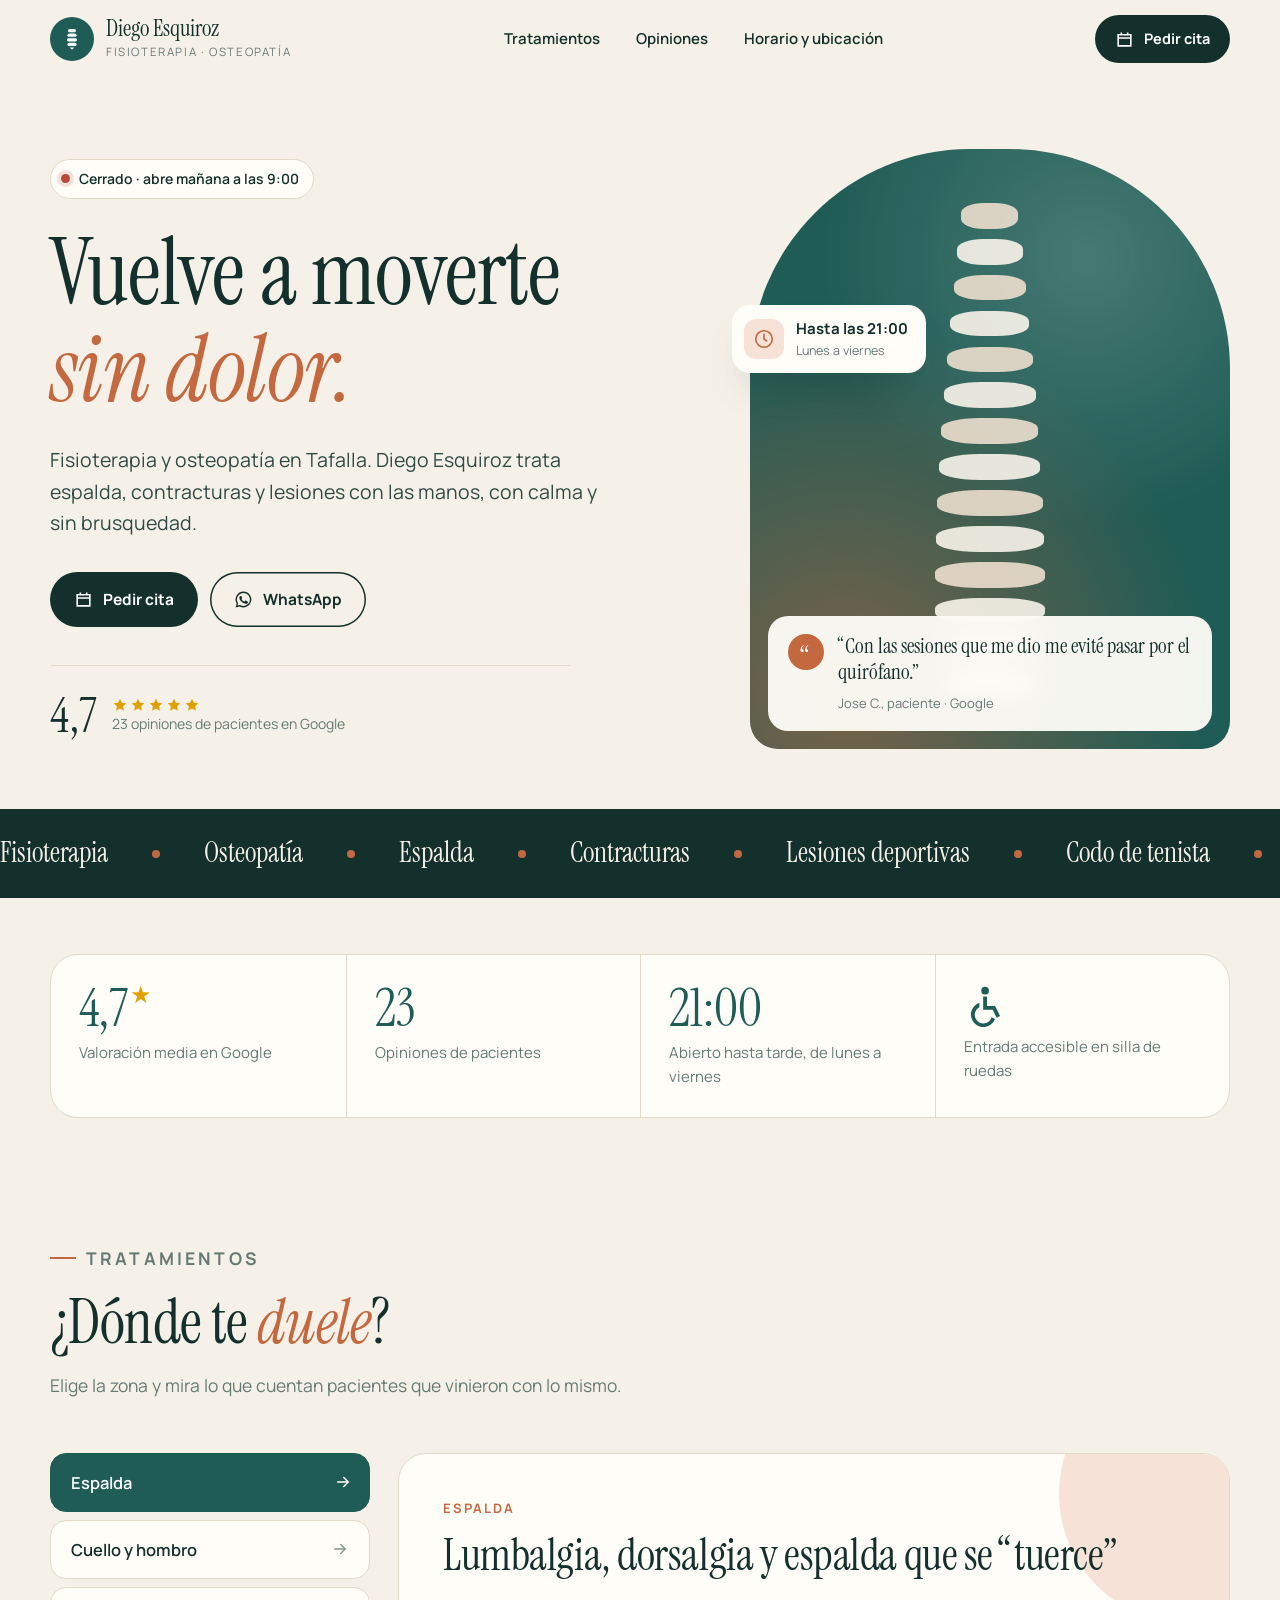
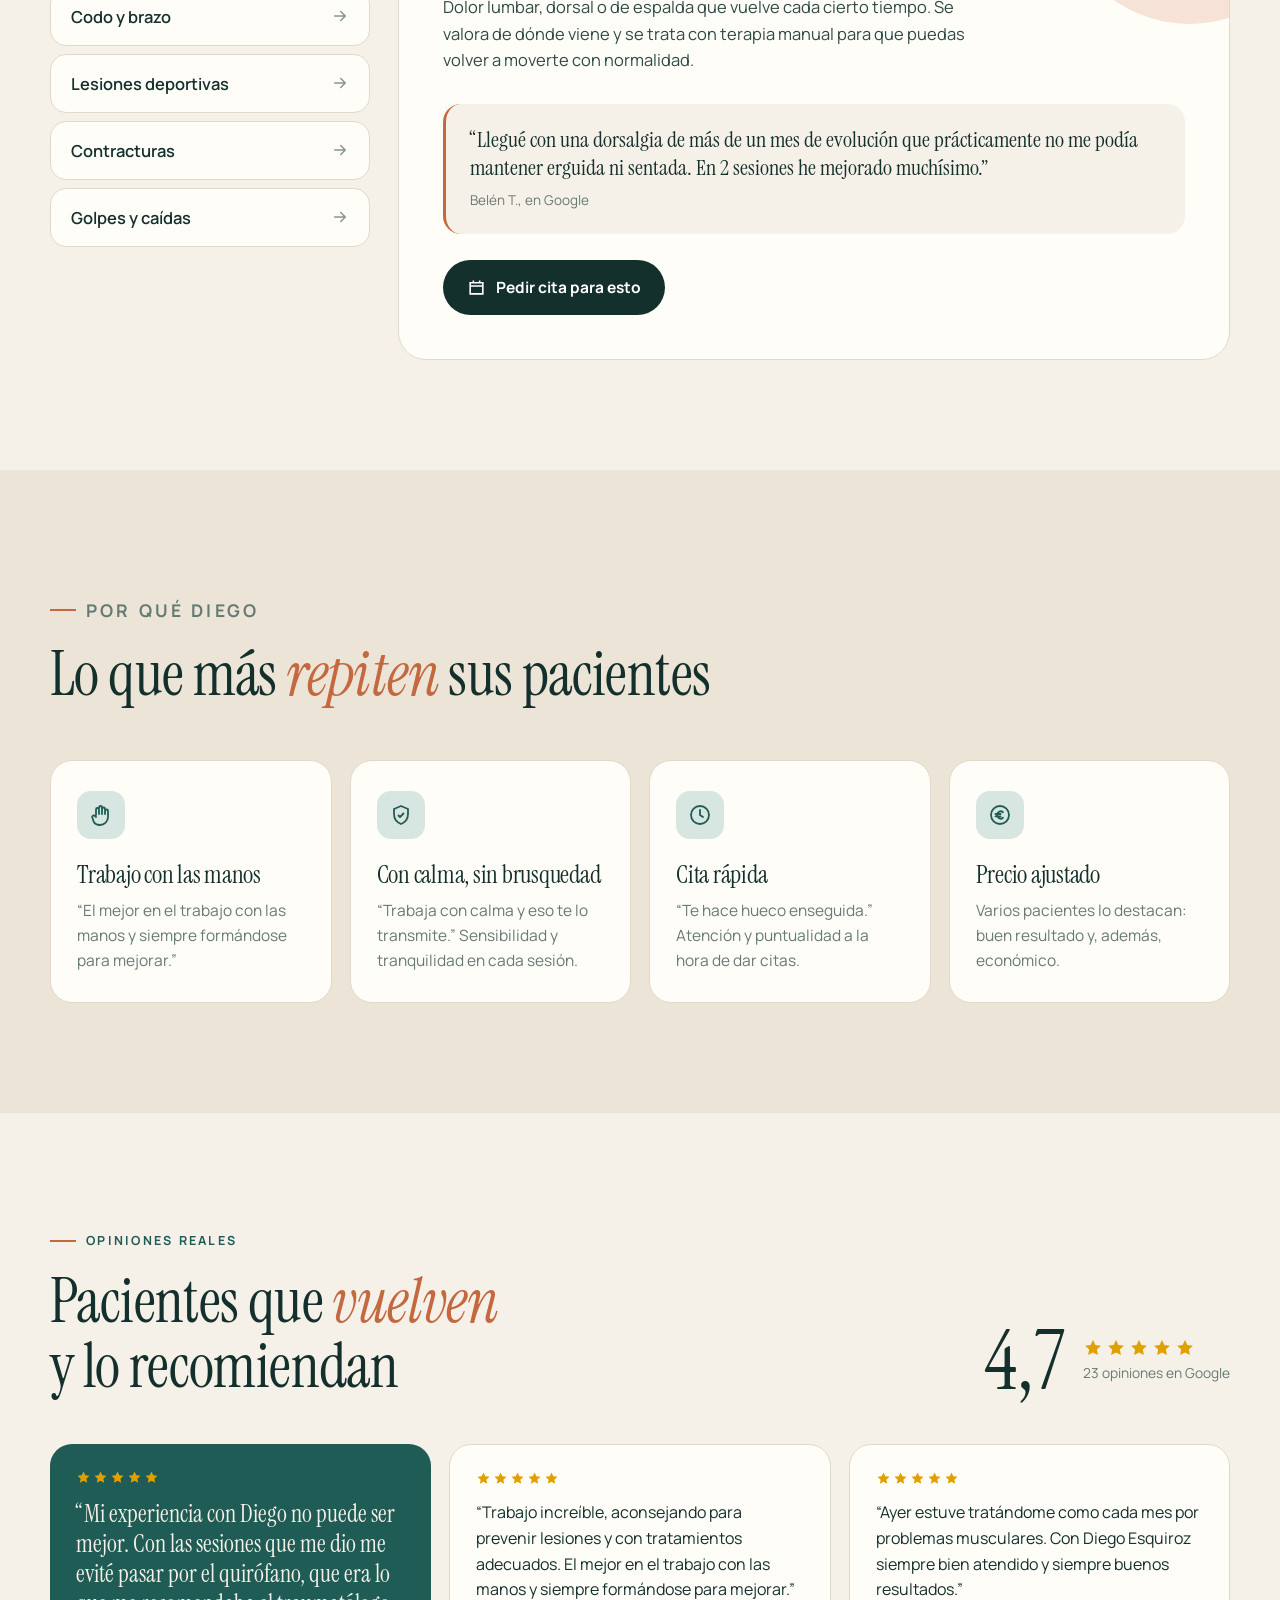
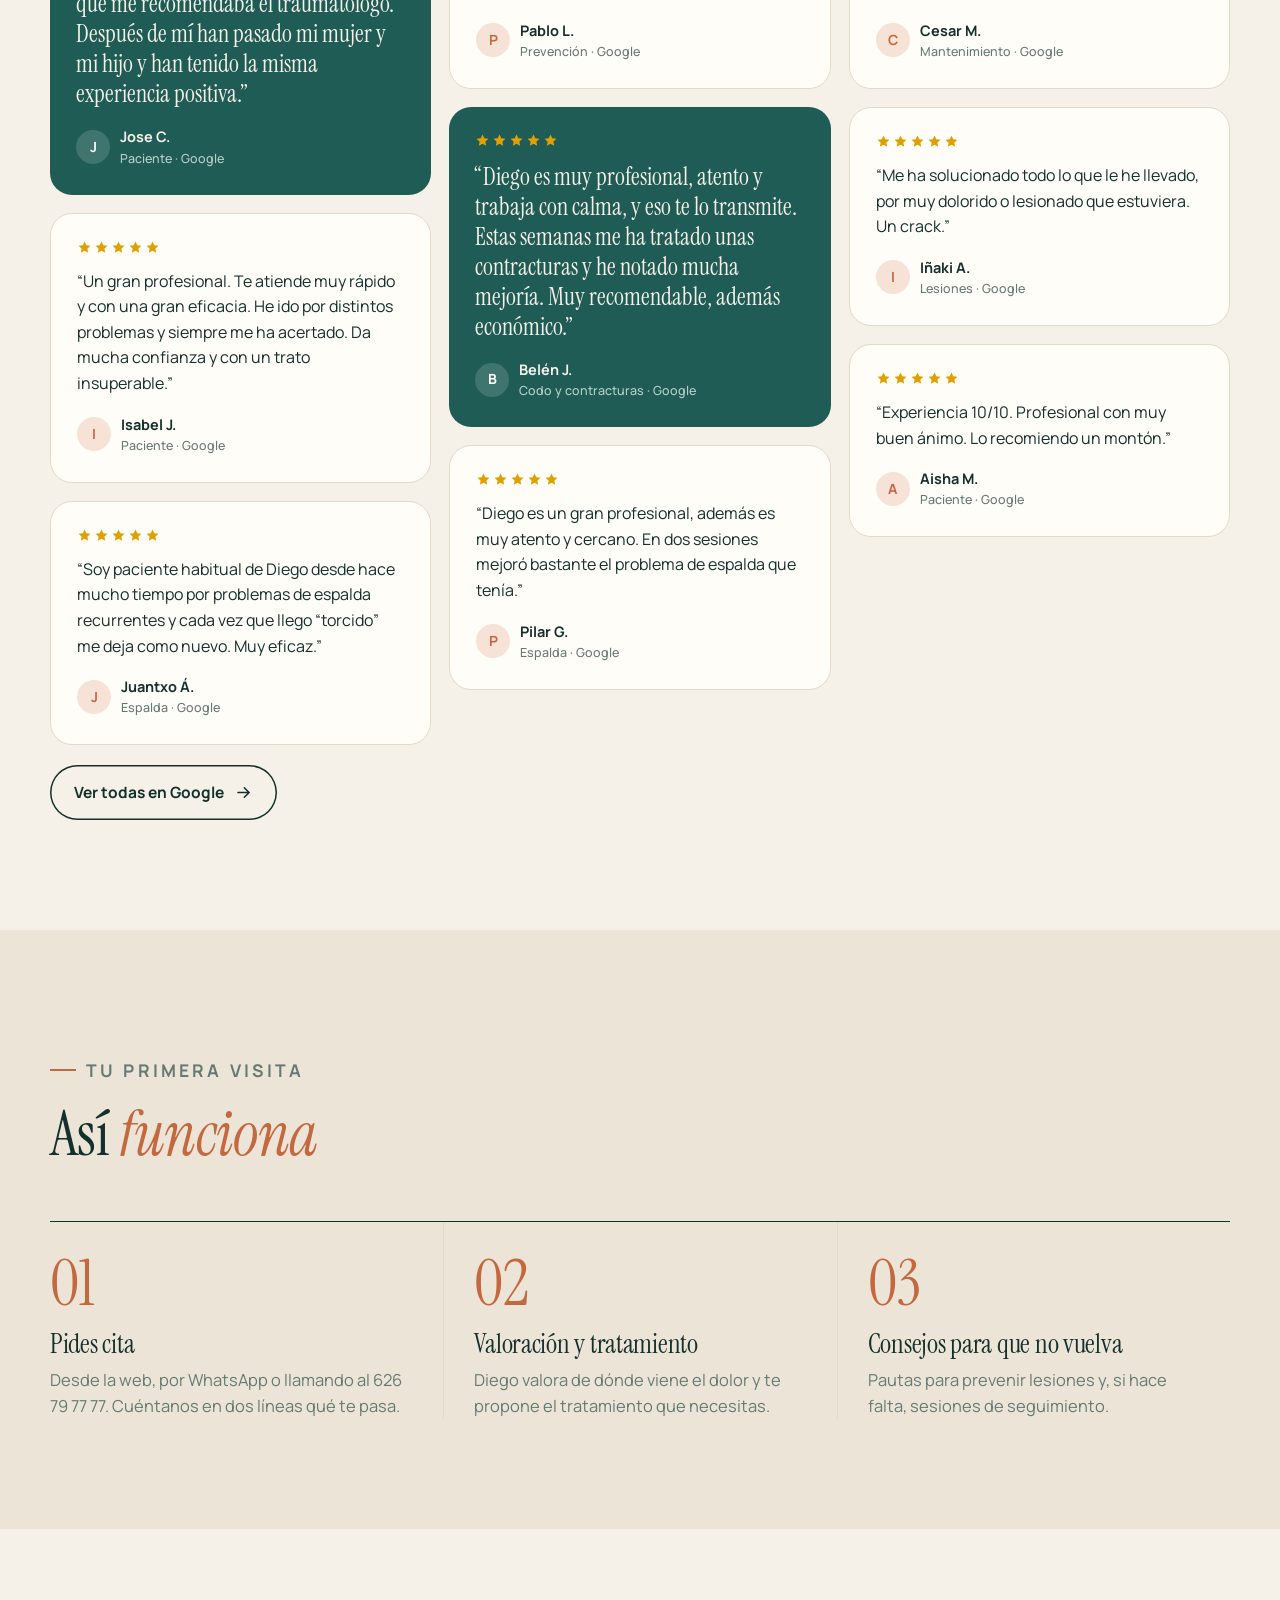
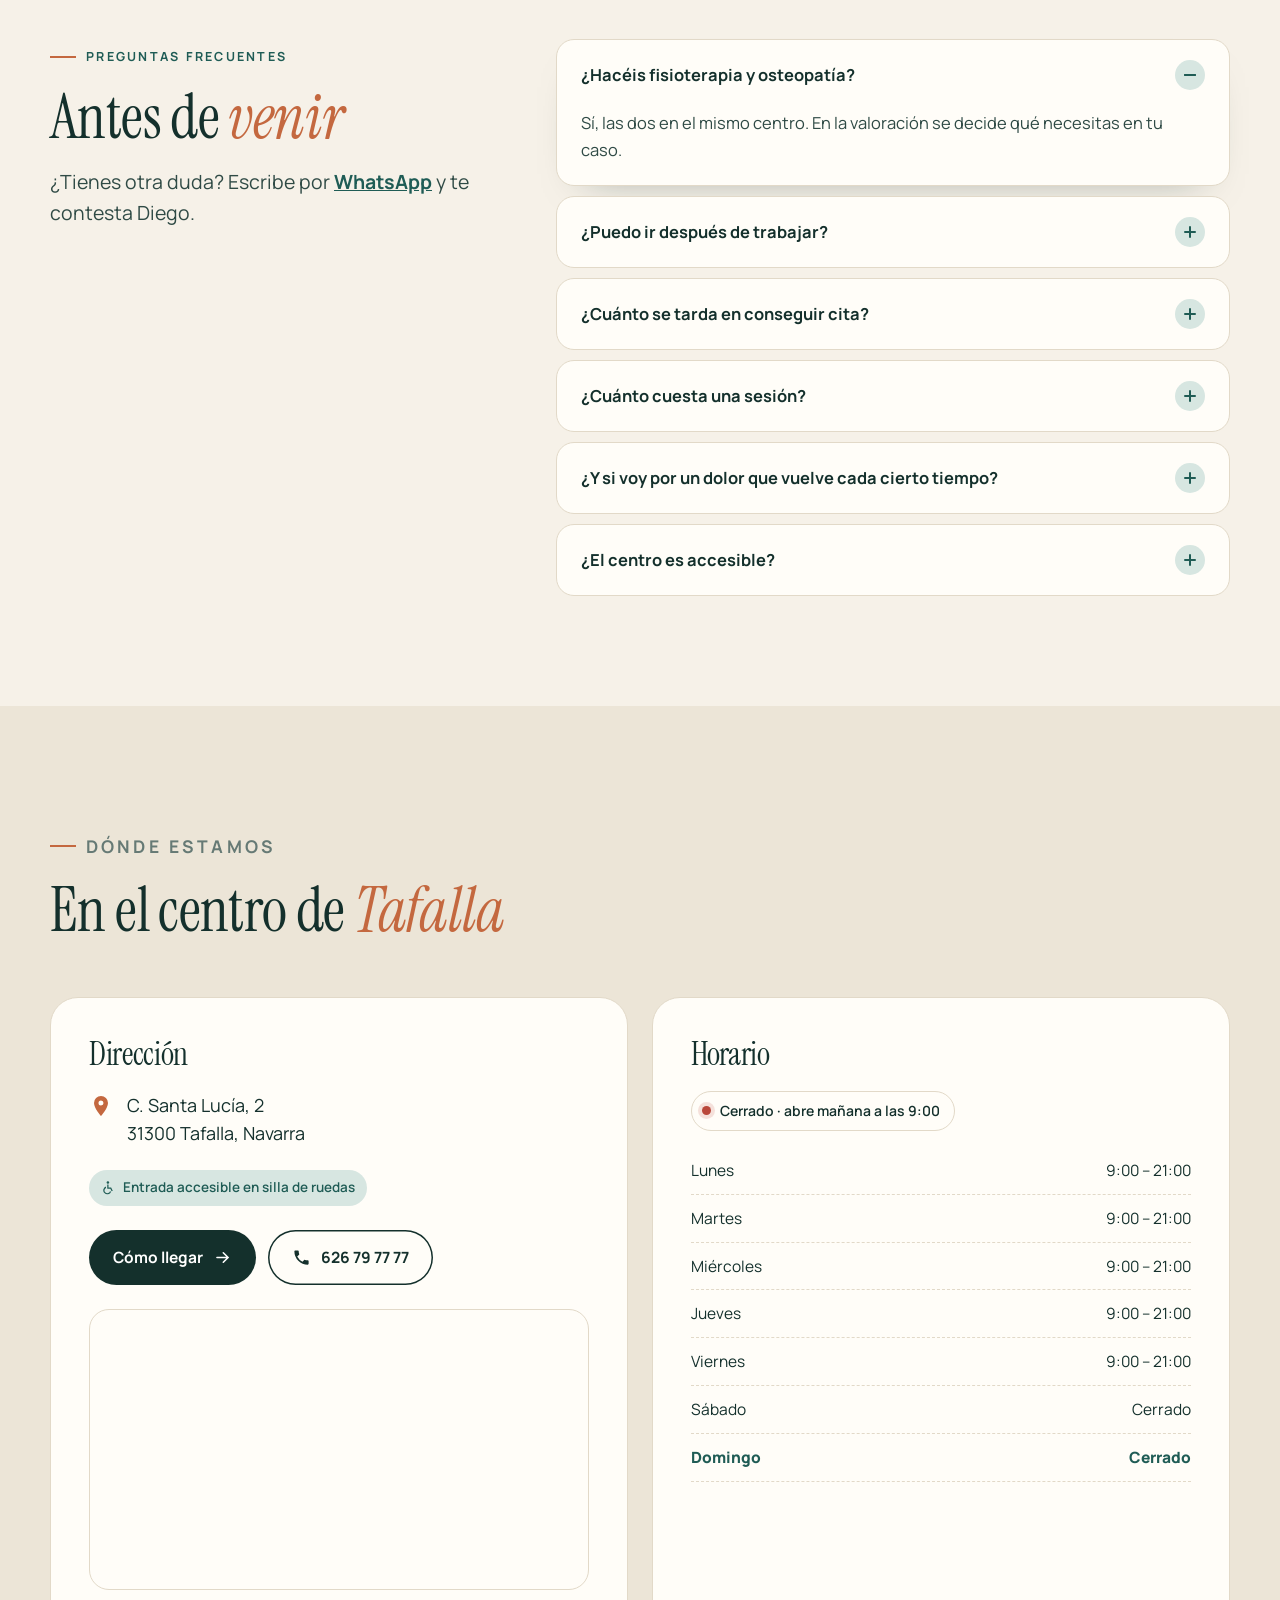
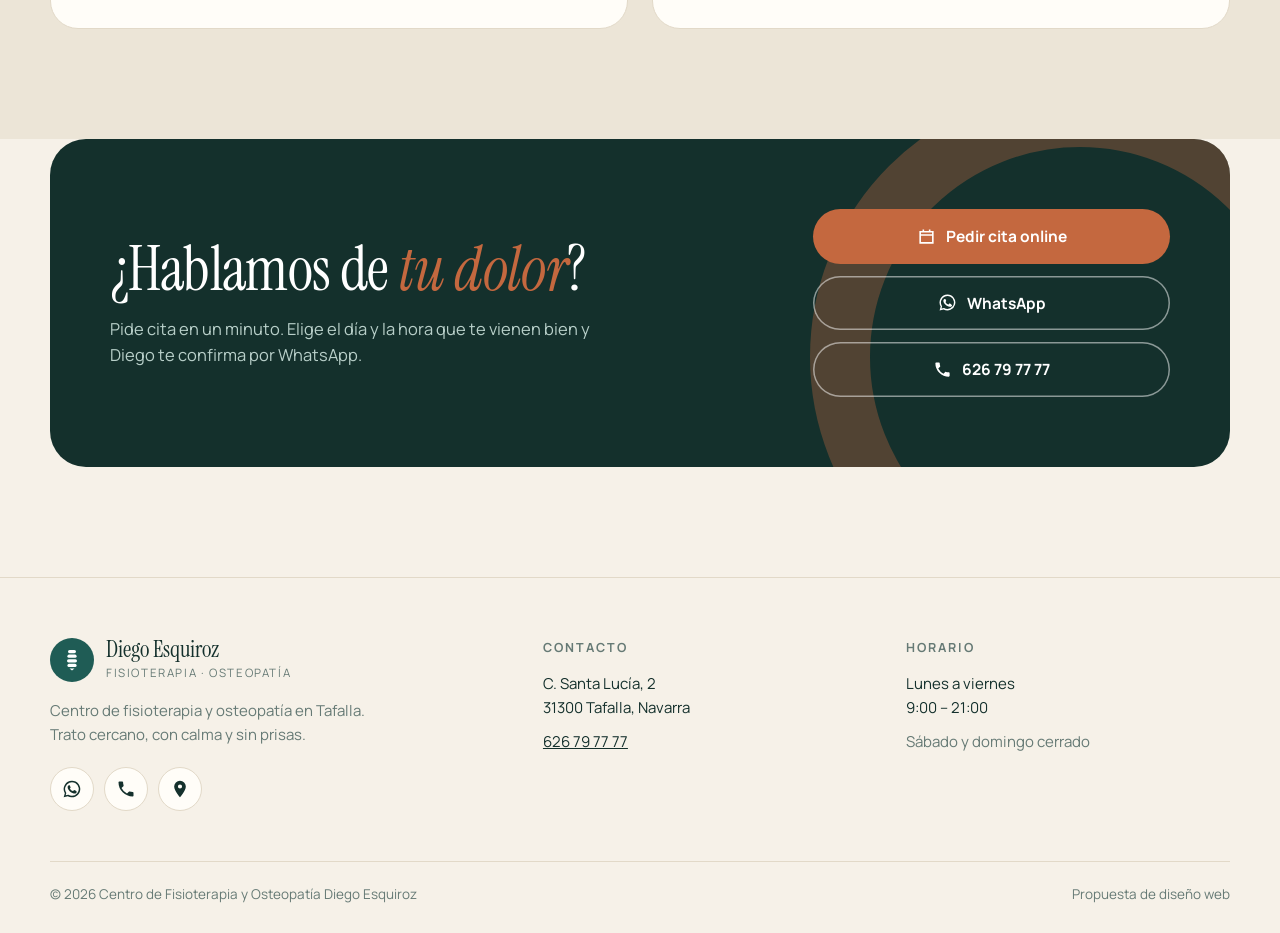
==== commit 6dac4fa6: "Datos clave, preguntas frecuentes y horario de tarde en portada Co-Authored-By: Claude Opus 5.5 <nor" ====
--- a/index.html
+++ b/index.html
@@ -4,32 +4,39 @@
 <script type="application/ld+json">{"@context": "https://schema.org", "@type": "Physiotherapy", "name": "Centro de Fisioterapia y Osteopatía Diego Esquiroz", "url": "https://miiguelcamus.github.io/fisio-esquiroz/", "telephone": "+34 626 79 77 77", "address": {"@type": "PostalAddress", "streetAddress": "C. Santa Lucía, 2", "postalCode": "31300", "addressLocality": "Tafalla", "addressRegion": "Navarra", "addressCountry": "ES"}, "geo": {"@type": "GeoCoordinates", "latitude": 42.5276876, "longitude": -1.6770875}, "hasMap": "https://www.google.com/maps/search/?api=1&query=Centro+de+Fisioterapia+y+Osteopatia+Diego+Esquiroz&query_place_id=ChIJyw93ah14Wg0RY7AECHz0mJ4", "openingHoursSpecification": [{"@type": "OpeningHoursSpecification", "dayOfWeek": ["Monday", "Tuesday", "Wednesday", "Thursday", "Friday"], "opens": "09:00", "closes": "21:00"}], "aggregateRating": {"@type": "AggregateRating", "ratingValue": "4.7", "reviewCount": "23"}}</script>
 <link rel="preconnect" href="https://fonts.googleapis.com"><link rel="preconnect" href="https://fonts.gstatic.com" crossorigin>
 <link href="https://fonts.googleapis.com/css2?family=Instrument+Serif:ital@0;1&family=Manrope:wght@400;500;600;700;800&display=swap" rel="stylesheet">
-<link rel="stylesheet" href="styles.css?v=1794486253">
+<link rel="stylesheet" href="styles.css?v=1794505609">
 <link rel="icon" href="data:image/svg+xml,%3Csvg xmlns='http://www.w3.org/2000/svg' viewBox='0 0 24 24'%3E%3Ccircle cx='12' cy='12' r='12' fill='%231f5c55'/%3E%3Cg fill='%23fff'%3E%3Crect x='9' y='4' width='6' height='2.6' rx='1.3'/%3E%3Crect x='8.5' y='8' width='7' height='2.6' rx='1.3'/%3E%3Crect x='8.2' y='12' width='7.6' height='2.6' rx='1.3'/%3E%3Crect x='8.5' y='16' width='7' height='2.6' rx='1.3'/%3E%3C/g%3E%3C/svg%3E">
 </head><body>
 <header class="top"><div class="wrap tin">
-<a class="logo" href="index.html?v=1794486253" aria-label="Fisioterapia Diego Esquiroz, inicio"><span class="lm"><svg viewBox="0 0 24 24" aria-hidden="true"><g fill="currentColor"><rect x="8" y="2" width="8" height="3.2" rx="1.6"/><rect x="7.4" y="6.6" width="9.2" height="3.2" rx="1.6"/><rect x="7" y="11.2" width="10" height="3.2" rx="1.6"/><rect x="7.4" y="15.8" width="9.2" height="3.2" rx="1.6"/><path d="M9.5 20.4h5l-2.5 2.2z"/></g></svg></span><span><b>Diego Esquiroz</b><small>Fisioterapia · Osteopatía</small></span></a>
-<nav class="nav" aria-label="Principal"><a href="index.html#dolor?v=1794486253">Tratamientos</a><a href="index.html#opiniones?v=1794486253">Opiniones</a><a href="index.html#visita?v=1794486253">Horario y ubicación</a></nav>
-<a class="btn pri hcta" href="reservar.html?v=1794486253"><svg viewBox="0 0 24 24" aria-hidden="true"><path fill="none" stroke="currentColor" stroke-width="2" d="M4 6h16v14H4zM4 10h16M8 3v4M16 3v4"/></svg>Pedir cita</a>
+<a class="logo" href="index.html?v=1794505609" aria-label="Fisioterapia Diego Esquiroz, inicio"><span class="lm"><svg viewBox="0 0 24 24" aria-hidden="true"><g fill="currentColor"><rect x="8" y="2" width="8" height="3.2" rx="1.6"/><rect x="7.4" y="6.6" width="9.2" height="3.2" rx="1.6"/><rect x="7" y="11.2" width="10" height="3.2" rx="1.6"/><rect x="7.4" y="15.8" width="9.2" height="3.2" rx="1.6"/><path d="M9.5 20.4h5l-2.5 2.2z"/></g></svg></span><span><b>Diego Esquiroz</b><small>Fisioterapia · Osteopatía</small></span></a>
+<nav class="nav" aria-label="Principal"><a href="index.html#dolor?v=1794505609">Tratamientos</a><a href="index.html#opiniones?v=1794505609">Opiniones</a><a href="index.html#visita?v=1794505609">Horario y ubicación</a></nav>
+<a class="btn pri hcta" href="reservar.html?v=1794505609"><svg viewBox="0 0 24 24" aria-hidden="true"><path fill="none" stroke="currentColor" stroke-width="2" d="M4 6h16v14H4zM4 10h16M8 3v4M16 3v4"/></svg>Pedir cita</a>
 <button class="burger" aria-label="Abrir menú" aria-expanded="false" aria-controls="mm"><i></i><i></i></button>
 </div></header>
-<div class="mmenu" id="mm" aria-hidden="true"><a class="ml" href="index.html#dolor?v=1794486253">Tratamientos</a><a class="ml" href="index.html#opiniones?v=1794486253">Opiniones</a><a class="ml" href="index.html#visita?v=1794486253">Horario y ubicación</a>
-<a class="btn pri" href="reservar.html?v=1794486253"><svg viewBox="0 0 24 24" aria-hidden="true"><path fill="none" stroke="currentColor" stroke-width="2" d="M4 6h16v14H4zM4 10h16M8 3v4M16 3v4"/></svg>Pedir cita</a><a class="btn gh sw wa" href="https://wa.me/34626797777" target="_blank" rel="noopener"><svg viewBox="0 0 24 24" aria-hidden="true"><path fill="currentColor" d="M12 2a10 10 0 0 0-8.6 15.1L2 22l5-1.3A10 10 0 1 0 12 2zm0 18.2c-1.5 0-3-.4-4.3-1.2l-.3-.2-3 .8.8-2.9-.2-.3A8.2 8.2 0 1 1 12 20.2zm4.5-6.1c-.2-.1-1.5-.7-1.7-.8-.2-.1-.4-.1-.6.1l-.8 1c-.1.2-.3.2-.5.1a6.7 6.7 0 0 1-3.3-2.9c-.3-.4.2-.4.7-1.4.1-.2 0-.3 0-.4l-.8-1.8c-.2-.5-.4-.4-.6-.4h-.5a1 1 0 0 0-.7.3c-.2.3-.9.9-.9 2.2s1 2.6 1.1 2.7c.1.2 1.9 2.9 4.6 4 1.7.7 2.4.8 3.2.7.5-.1 1.5-.6 1.8-1.2.2-.6.2-1.1.1-1.2l-.5-.3z"/></svg>WhatsApp</a></div>
+<div class="mmenu" id="mm" aria-hidden="true"><a class="ml" href="index.html#dolor?v=1794505609">Tratamientos</a><a class="ml" href="index.html#opiniones?v=1794505609">Opiniones</a><a class="ml" href="index.html#visita?v=1794505609">Horario y ubicación</a>
+<a class="btn pri" href="reservar.html?v=1794505609"><svg viewBox="0 0 24 24" aria-hidden="true"><path fill="none" stroke="currentColor" stroke-width="2" d="M4 6h16v14H4zM4 10h16M8 3v4M16 3v4"/></svg>Pedir cita</a><a class="btn gh sw wa" href="https://wa.me/34626797777" target="_blank" rel="noopener"><svg viewBox="0 0 24 24" aria-hidden="true"><path fill="currentColor" d="M12 2a10 10 0 0 0-8.6 15.1L2 22l5-1.3A10 10 0 1 0 12 2zm0 18.2c-1.5 0-3-.4-4.3-1.2l-.3-.2-3 .8.8-2.9-.2-.3A8.2 8.2 0 1 1 12 20.2zm4.5-6.1c-.2-.1-1.5-.7-1.7-.8-.2-.1-.4-.1-.6.1l-.8 1c-.1.2-.3.2-.5.1a6.7 6.7 0 0 1-3.3-2.9c-.3-.4.2-.4.7-1.4.1-.2 0-.3 0-.4l-.8-1.8c-.2-.5-.4-.4-.6-.4h-.5a1 1 0 0 0-.7.3c-.2.3-.9.9-.9 2.2s1 2.6 1.1 2.7c.1.2 1.9 2.9 4.6 4 1.7.7 2.4.8 3.2.7.5-.1 1.5-.6 1.8-1.2.2-.6.2-1.1.1-1.2l-.5-.3z"/></svg>WhatsApp</a></div>
 <main>
 <section class="hero"><div class="wrap hg">
 <div>
  <p class="badge" data-open><span class="dot"></span><span>Lunes a viernes · 9:00 – 21:00</span></p>
  <h1><span>Vuelve a moverte</span><span><i>sin dolor.</i></span></h1>
  <p class="lead">Fisioterapia y osteopatía en Tafalla. Diego Esquiroz trata espalda, contracturas y lesiones con las manos, con calma y sin brusquedad.</p>
- <div class="hb"><a class="btn pri" href="reservar.html?v=1794486253"><svg viewBox="0 0 24 24" aria-hidden="true"><path fill="none" stroke="currentColor" stroke-width="2" d="M4 6h16v14H4zM4 10h16M8 3v4M16 3v4"/></svg>Pedir cita</a><a class="btn gh sw wa" href="https://wa.me/34626797777" target="_blank" rel="noopener"><svg viewBox="0 0 24 24" aria-hidden="true"><path fill="currentColor" d="M12 2a10 10 0 0 0-8.6 15.1L2 22l5-1.3A10 10 0 1 0 12 2zm0 18.2c-1.5 0-3-.4-4.3-1.2l-.3-.2-3 .8.8-2.9-.2-.3A8.2 8.2 0 1 1 12 20.2zm4.5-6.1c-.2-.1-1.5-.7-1.7-.8-.2-.1-.4-.1-.6.1l-.8 1c-.1.2-.3.2-.5.1a6.7 6.7 0 0 1-3.3-2.9c-.3-.4.2-.4.7-1.4.1-.2 0-.3 0-.4l-.8-1.8c-.2-.5-.4-.4-.6-.4h-.5a1 1 0 0 0-.7.3c-.2.3-.9.9-.9 2.2s1 2.6 1.1 2.7c.1.2 1.9 2.9 4.6 4 1.7.7 2.4.8 3.2.7.5-.1 1.5-.6 1.8-1.2.2-.6.2-1.1.1-1.2l-.5-.3z"/></svg>WhatsApp</a></div>
+ <div class="hb"><a class="btn pri" href="reservar.html?v=1794505609"><svg viewBox="0 0 24 24" aria-hidden="true"><path fill="none" stroke="currentColor" stroke-width="2" d="M4 6h16v14H4zM4 10h16M8 3v4M16 3v4"/></svg>Pedir cita</a><a class="btn gh sw wa" href="https://wa.me/34626797777" target="_blank" rel="noopener"><svg viewBox="0 0 24 24" aria-hidden="true"><path fill="currentColor" d="M12 2a10 10 0 0 0-8.6 15.1L2 22l5-1.3A10 10 0 1 0 12 2zm0 18.2c-1.5 0-3-.4-4.3-1.2l-.3-.2-3 .8.8-2.9-.2-.3A8.2 8.2 0 1 1 12 20.2zm4.5-6.1c-.2-.1-1.5-.7-1.7-.8-.2-.1-.4-.1-.6.1l-.8 1c-.1.2-.3.2-.5.1a6.7 6.7 0 0 1-3.3-2.9c-.3-.4.2-.4.7-1.4.1-.2 0-.3 0-.4l-.8-1.8c-.2-.5-.4-.4-.6-.4h-.5a1 1 0 0 0-.7.3c-.2.3-.9.9-.9 2.2s1 2.6 1.1 2.7c.1.2 1.9 2.9 4.6 4 1.7.7 2.4.8 3.2.7.5-.1 1.5-.6 1.8-1.2.2-.6.2-1.1.1-1.2l-.5-.3z"/></svg>WhatsApp</a></div>
  <a class="proof" href="#opiniones" style="text-decoration:none"><b>4,7</b><span><span class="st" aria-label="5 de 5 estrellas"><svg viewBox="0 0 24 24" aria-hidden="true"><path fill="currentColor" d="m12 2.5 2.9 6 6.6.8-4.9 4.6 1.3 6.6L12 17.3l-5.9 3.2 1.3-6.6L2.5 9.3l6.6-.8z"/></svg><svg viewBox="0 0 24 24" aria-hidden="true"><path fill="currentColor" d="m12 2.5 2.9 6 6.6.8-4.9 4.6 1.3 6.6L12 17.3l-5.9 3.2 1.3-6.6L2.5 9.3l6.6-.8z"/></svg><svg viewBox="0 0 24 24" aria-hidden="true"><path fill="currentColor" d="m12 2.5 2.9 6 6.6.8-4.9 4.6 1.3 6.6L12 17.3l-5.9 3.2 1.3-6.6L2.5 9.3l6.6-.8z"/></svg><svg viewBox="0 0 24 24" aria-hidden="true"><path fill="currentColor" d="m12 2.5 2.9 6 6.6.8-4.9 4.6 1.3 6.6L12 17.3l-5.9 3.2 1.3-6.6L2.5 9.3l6.6-.8z"/></svg><svg viewBox="0 0 24 24" aria-hidden="true"><path fill="currentColor" d="m12 2.5 2.9 6 6.6.8-4.9 4.6 1.3 6.6L12 17.3l-5.9 3.2 1.3-6.6L2.5 9.3l6.6-.8z"/></svg></span><small>23 opiniones de pacientes en Google</small></span></a>
 </div>
 <div class="hv" aria-hidden="true">
- <div class="spine"><i style="width:52%;--x:0px;--r:0deg;animation-delay:0.00s"></i><i style="width:60%;--x:2px;--r:2deg;animation-delay:0.12s"></i><i style="width:66%;--x:4px;--r:3deg;animation-delay:0.24s"></i><i style="width:72%;--x:6px;--r:4deg;animation-delay:0.36s"></i><i style="width:78%;--x:7px;--r:4deg;animation-delay:0.48s"></i><i style="width:84%;--x:8px;--r:3deg;animation-delay:0.60s"></i><i style="width:88%;--x:8px;--r:2deg;animation-delay:0.72s"></i><i style="width:92%;--x:7px;--r:1deg;animation-delay:0.84s"></i><i style="width:96%;--x:5px;--r:-1deg;animation-delay:0.96s"></i><i style="width:98%;--x:3px;--r:-2deg;animation-delay:1.08s"></i><i style="width:100%;--x:1px;--r:-3deg;animation-delay:1.20s"></i><i style="width:100%;--x:-1px;--r:-3deg;animation-delay:1.32s"></i><i style="width:96%;--x:-2px;--r:-2deg;animation-delay:1.44s"></i><i style="width:86%;--x:-1px;--r:-1deg;animation-delay:1.56s"></i></div>
+ <div class="hvin"><div class="spine"><i style="width:52%;--x:0px;--r:0deg;animation-delay:0.00s"></i><i style="width:60%;--x:2px;--r:2deg;animation-delay:0.12s"></i><i style="width:66%;--x:4px;--r:3deg;animation-delay:0.24s"></i><i style="width:72%;--x:6px;--r:4deg;animation-delay:0.36s"></i><i style="width:78%;--x:7px;--r:4deg;animation-delay:0.48s"></i><i style="width:84%;--x:8px;--r:3deg;animation-delay:0.60s"></i><i style="width:88%;--x:8px;--r:2deg;animation-delay:0.72s"></i><i style="width:92%;--x:7px;--r:1deg;animation-delay:0.84s"></i><i style="width:96%;--x:5px;--r:-1deg;animation-delay:0.96s"></i><i style="width:98%;--x:3px;--r:-2deg;animation-delay:1.08s"></i><i style="width:100%;--x:1px;--r:-3deg;animation-delay:1.20s"></i><i style="width:100%;--x:-1px;--r:-3deg;animation-delay:1.32s"></i><i style="width:96%;--x:-2px;--r:-2deg;animation-delay:1.44s"></i><i style="width:86%;--x:-1px;--r:-1deg;animation-delay:1.56s"></i></div></div>
+ <span class="hchip"><svg viewBox="0 0 24 24" aria-hidden="true"><g fill="none" stroke="currentColor" stroke-width="1.8" stroke-linecap="round"><circle cx="12" cy="12" r="9"/><path d="M12 7v5l3 2"/></g></svg><span><b>Hasta las 21:00</b><small>Lunes a viernes</small></span></span>
  <div class="hcard"><span class="qm">“</span><div><q>Con las sesiones que me dio me evité pasar por el quirófano.</q><small>Jose C., paciente · Google</small></div></div>
 </div>
 </div></section>
 <div class="strip" aria-hidden="true"><div class="stt"><span>Fisioterapia</span><span>Osteopatía</span><span>Espalda</span><span>Contracturas</span><span>Lesiones deportivas</span><span>Codo de tenista</span><span>Hombro</span><span>Tafalla</span><span>Fisioterapia</span><span>Osteopatía</span><span>Espalda</span><span>Contracturas</span><span>Lesiones deportivas</span><span>Codo de tenista</span><span>Hombro</span><span>Tafalla</span></div></div>
+<section class="facts"><div class="wrap fgd">
+ <div class="fc rv"><b>4,7<sup>★</sup></b><span>Valoración media en Google</span></div>
+ <div class="fc rv"><b>23</b><span>Opiniones de pacientes</span></div>
+ <div class="fc rv"><b>21:00</b><span>Abierto hasta tarde, de lunes a viernes</span></div>
+ <div class="fc rv"><b><svg viewBox="0 0 24 24" aria-hidden="true"><g fill="currentColor"><circle cx="11" cy="4" r="2"/><path d="M10 7h2v5h4.2l2.6 5.2-1.8.9-2-4.1H10z"/><path d="M8 10.3v2.3a4.5 4.5 0 1 0 6.4 5.3l1.8.9A6.5 6.5 0 1 1 8 10.3z"/></g></svg></b><span>Entrada accesible en silla de ruedas</span></div>
+</div></section>
 
 <section class="sec" id="dolor"><div class="wrap">
  <div class="sh rv"><p class="kick">Tratamientos</p><h2>¿Dónde te <i>duele</i>?</h2><p>Elige la zona y mira lo que cuentan pacientes que vinieron con lo mismo.</p></div>
@@ -38,7 +45,7 @@
   <div class="zp" role="tabpanel" aria-live="polite">
    <div><p class="zt" data-zt>Espalda</p><h3 data-zh>Lumbalgia, dorsalgia y espalda que se “tuerce”</h3><p data-zp>Dolor lumbar, dorsal o de espalda que vuelve cada cierto tiempo. Se valora de dónde viene y se trata con terapia manual para que puedas volver a moverte con normalidad.</p>
    <div class="zq"><q data-zq>Llegué con una dorsalgia de más de un mes de evolución que prácticamente no me podía mantener erguida ni sentada. En 2 sesiones he mejorado muchísimo.</q><small data-za>Belén T., en Google</small></div></div>
-   <a class="btn pri" href="reservar.html?v=1794486253" data-zl><svg viewBox="0 0 24 24" aria-hidden="true"><path fill="none" stroke="currentColor" stroke-width="2" d="M4 6h16v14H4zM4 10h16M8 3v4M16 3v4"/></svg>Pedir cita para esto</a>
+   <a class="btn pri" href="reservar.html?v=1794505609" data-zl><svg viewBox="0 0 24 24" aria-hidden="true"><path fill="none" stroke="currentColor" stroke-width="2" d="M4 6h16v14H4zM4 10h16M8 3v4M16 3v4"/></svg>Pedir cita para esto</a>
   </div>
  </div>
 </div></section>
@@ -69,7 +76,12 @@
  </ol>
 </div></section>
 
-<section class="sec" id="visita"><div class="wrap">
+<section class="sec" id="dudas"><div class="wrap fq">
+ <div class="rv"><p class="kick">Preguntas frecuentes</p><h2>Antes de <i>venir</i></h2><p class="lead" style="margin-top:16px">¿Tienes otra duda? Escribe por <a href="https://wa.me/34626797777" target="_blank" rel="noopener">WhatsApp</a> y te contesta Diego.</p></div>
+ <div class="faq rv"><details open><summary>¿Hacéis fisioterapia y osteopatía?<i></i></summary><p>Sí, las dos en el mismo centro. En la valoración se decide qué necesitas en tu caso.</p></details><details><summary>¿Puedo ir después de trabajar?<i></i></summary><p>Sí. El centro abre de lunes a viernes de 9:00 a 21:00, así que puedes venir a última hora de la tarde.</p></details><details><summary>¿Cuánto se tarda en conseguir cita?<i></i></summary><p>Normalmente poco. Es una de las cosas que más destacan los pacientes: “te hace hueco enseguida”. Pídela online o por WhatsApp y Diego te confirma.</p></details><details><summary>¿Cuánto cuesta una sesión?<i></i></summary><p>Escribe por WhatsApp al 626 79 77 77 contando qué te pasa y te dice el precio y cuántas sesiones calcula. Varios pacientes destacan que es económico.</p></details><details><summary>¿Y si voy por un dolor que vuelve cada cierto tiempo?<i></i></summary><p>Muchos pacientes vienen de forma periódica, por la espalda o por contracturas, para mantenerse bien. Además Diego da pautas para prevenir que el dolor vuelva.</p></details><details><summary>¿El centro es accesible?<i></i></summary><p>Sí, la entrada es accesible en silla de ruedas.</p></details></div>
+</div></section>
+
+<section class="sec alt" id="visita"><div class="wrap">
  <div class="sh rv"><p class="kick">Dónde estamos</p><h2>En el centro de <i>Tafalla</i></h2></div>
  <div class="vg">
   <div class="vc rv"><h3>Dirección</h3><p class="addr"><svg viewBox="0 0 24 24" aria-hidden="true"><path fill="currentColor" d="M12 2a7 7 0 0 0-7 7c0 5.2 7 13 7 13s7-7.8 7-13a7 7 0 0 0-7-7zm0 9.5A2.5 2.5 0 1 1 12 6.5a2.5 2.5 0 0 1 0 5z"/></svg><span>C. Santa Lucía, 2<br>31300 Tafalla, Navarra</span></p>
@@ -83,16 +95,16 @@
 
 <section class="cta"><div class="wrap"><div class="ci rv">
  <div><h2>¿Hablamos de <i>tu dolor</i>?</h2><p>Pide cita en un minuto. Elige el día y la hora que te vienen bien y Diego te confirma por WhatsApp.</p></div>
- <div class="cb"><a class="btn pri" href="reservar.html?v=1794486253"><svg viewBox="0 0 24 24" aria-hidden="true"><path fill="none" stroke="currentColor" stroke-width="2" d="M4 6h16v14H4zM4 10h16M8 3v4M16 3v4"/></svg>Pedir cita online</a><a class="btn gh sw wa" href="https://wa.me/34626797777" target="_blank" rel="noopener"><svg viewBox="0 0 24 24" aria-hidden="true"><path fill="currentColor" d="M12 2a10 10 0 0 0-8.6 15.1L2 22l5-1.3A10 10 0 1 0 12 2zm0 18.2c-1.5 0-3-.4-4.3-1.2l-.3-.2-3 .8.8-2.9-.2-.3A8.2 8.2 0 1 1 12 20.2zm4.5-6.1c-.2-.1-1.5-.7-1.7-.8-.2-.1-.4-.1-.6.1l-.8 1c-.1.2-.3.2-.5.1a6.7 6.7 0 0 1-3.3-2.9c-.3-.4.2-.4.7-1.4.1-.2 0-.3 0-.4l-.8-1.8c-.2-.5-.4-.4-.6-.4h-.5a1 1 0 0 0-.7.3c-.2.3-.9.9-.9 2.2s1 2.6 1.1 2.7c.1.2 1.9 2.9 4.6 4 1.7.7 2.4.8 3.2.7.5-.1 1.5-.6 1.8-1.2.2-.6.2-1.1.1-1.2l-.5-.3z"/></svg>WhatsApp</a><a class="btn gh sw tl" href="tel:+34626797777"><svg viewBox="0 0 24 24" aria-hidden="true"><path fill="currentColor" d="M6.6 10.8a15.1 15.1 0 0 0 6.6 6.6l2.2-2.2c.3-.3.7-.4 1-.2 1.1.4 2.3.6 3.6.6.6 0 1 .4 1 1V20c0 .6-.4 1-1 1A17 17 0 0 1 3 4c0-.6.4-1 1-1h3.5c.6 0 1 .4 1 1 0 1.3.2 2.5.6 3.6.1.3 0 .7-.2 1l-2.3 2.2z"/></svg>626 79 77 77</a></div>
+ <div class="cb"><a class="btn pri" href="reservar.html?v=1794505609"><svg viewBox="0 0 24 24" aria-hidden="true"><path fill="none" stroke="currentColor" stroke-width="2" d="M4 6h16v14H4zM4 10h16M8 3v4M16 3v4"/></svg>Pedir cita online</a><a class="btn gh sw wa" href="https://wa.me/34626797777" target="_blank" rel="noopener"><svg viewBox="0 0 24 24" aria-hidden="true"><path fill="currentColor" d="M12 2a10 10 0 0 0-8.6 15.1L2 22l5-1.3A10 10 0 1 0 12 2zm0 18.2c-1.5 0-3-.4-4.3-1.2l-.3-.2-3 .8.8-2.9-.2-.3A8.2 8.2 0 1 1 12 20.2zm4.5-6.1c-.2-.1-1.5-.7-1.7-.8-.2-.1-.4-.1-.6.1l-.8 1c-.1.2-.3.2-.5.1a6.7 6.7 0 0 1-3.3-2.9c-.3-.4.2-.4.7-1.4.1-.2 0-.3 0-.4l-.8-1.8c-.2-.5-.4-.4-.6-.4h-.5a1 1 0 0 0-.7.3c-.2.3-.9.9-.9 2.2s1 2.6 1.1 2.7c.1.2 1.9 2.9 4.6 4 1.7.7 2.4.8 3.2.7.5-.1 1.5-.6 1.8-1.2.2-.6.2-1.1.1-1.2l-.5-.3z"/></svg>WhatsApp</a><a class="btn gh sw tl" href="tel:+34626797777"><svg viewBox="0 0 24 24" aria-hidden="true"><path fill="currentColor" d="M6.6 10.8a15.1 15.1 0 0 0 6.6 6.6l2.2-2.2c.3-.3.7-.4 1-.2 1.1.4 2.3.6 3.6.6.6 0 1 .4 1 1V20c0 .6-.4 1-1 1A17 17 0 0 1 3 4c0-.6.4-1 1-1h3.5c.6 0 1 .4 1 1 0 1.3.2 2.5.6 3.6.1.3 0 .7-.2 1l-2.3 2.2z"/></svg>626 79 77 77</a></div>
 </div></div></section>
 <script>window.DE_ZONES=[{"t": "Espalda", "h": "Lumbalgia, dorsalgia y espalda que se “tuerce”", "p": "Dolor lumbar, dorsal o de espalda que vuelve cada cierto tiempo. Se valora de dónde viene y se trata con terapia manual para que puedas volver a moverte con normalidad.", "q": "Llegué con una dorsalgia de más de un mes de evolución que prácticamente no me podía mantener erguida ni sentada. En 2 sesiones he mejorado muchísimo.", "a": "Belén T., en Google"}, {"t": "Cuello y hombro", "h": "Hombro, cervicales y molestias que suben", "p": "Dolor de hombro, rigidez de cuello o molestias que irradian. También después de accidentes o sobrecargas.", "q": "Me trató después de un accidente de moto y el hombro quedó nuevo.", "a": "Javier G., en Google"}, {"t": "Codo y brazo", "h": "Codo de tenista y tendinopatías", "p": "Molestias de codo y antebrazo por esfuerzo repetido, trabajo o deporte. Tratamiento con sensibilidad, sin brusquedad.", "q": "Tuve codo de tenista. En pocas sesiones Diego me lo curó con la misma técnica, pero con sensibilidad y tranquilidad.", "a": "Belén J., en Google"}, {"t": "Lesiones deportivas", "h": "Roturas, esguinces y vuelta a la actividad", "p": "Roturas musculares, esguinces y sobrecargas del deporte. Con consejos para prevenir que la lesión vuelva.", "q": "Las tres lesiones que he tenido me las ha apañado muy rápido (rotura isquio, esguince tobillo y lumbalgia).", "a": "Iñaki O., en Google"}, {"t": "Contracturas", "h": "Tensión muscular y sobrecargas", "p": "Contracturas por postura, trabajo o estrés. Muchos pacientes vienen de forma periódica para mantenerse bien.", "q": "Siempre me soluciona mis contracturas. Te atiende rápido y muy recomendable.", "a": "Consuelo R., en Google"}, {"t": "Golpes y caídas", "h": "Después de un golpe o un accidente", "p": "Dolor tras una caída, un golpe o un accidente, cuando la molestia no termina de irse sola.", "q": "Me caí por unas escaleras y me di un buen golpetazo en la parte superior de la espalda. Varias sesiones después… 0 dolor.", "a": "M.ª Teresa M., en Google"}];</script>
 </main>
 <footer class="ft"><div class="wrap fg">
-<div><a class="logo" href="index.html?v=1794486253"><span class="lm"><svg viewBox="0 0 24 24" aria-hidden="true"><g fill="currentColor"><rect x="8" y="2" width="8" height="3.2" rx="1.6"/><rect x="7.4" y="6.6" width="9.2" height="3.2" rx="1.6"/><rect x="7" y="11.2" width="10" height="3.2" rx="1.6"/><rect x="7.4" y="15.8" width="9.2" height="3.2" rx="1.6"/><path d="M9.5 20.4h5l-2.5 2.2z"/></g></svg></span><span><b>Diego Esquiroz</b><small>Fisioterapia · Osteopatía</small></span></a>
+<div><a class="logo" href="index.html?v=1794505609"><span class="lm"><svg viewBox="0 0 24 24" aria-hidden="true"><g fill="currentColor"><rect x="8" y="2" width="8" height="3.2" rx="1.6"/><rect x="7.4" y="6.6" width="9.2" height="3.2" rx="1.6"/><rect x="7" y="11.2" width="10" height="3.2" rx="1.6"/><rect x="7.4" y="15.8" width="9.2" height="3.2" rx="1.6"/><path d="M9.5 20.4h5l-2.5 2.2z"/></g></svg></span><span><b>Diego Esquiroz</b><small>Fisioterapia · Osteopatía</small></span></a>
 <p class="fd">Centro de fisioterapia y osteopatía en Tafalla. Trato cercano, con calma y sin prisas.</p>
 <div class="soc"><a class="sw wa" href="https://wa.me/34626797777" target="_blank" rel="noopener" aria-label="WhatsApp"><svg viewBox="0 0 24 24" aria-hidden="true"><path fill="currentColor" d="M12 2a10 10 0 0 0-8.6 15.1L2 22l5-1.3A10 10 0 1 0 12 2zm0 18.2c-1.5 0-3-.4-4.3-1.2l-.3-.2-3 .8.8-2.9-.2-.3A8.2 8.2 0 1 1 12 20.2zm4.5-6.1c-.2-.1-1.5-.7-1.7-.8-.2-.1-.4-.1-.6.1l-.8 1c-.1.2-.3.2-.5.1a6.7 6.7 0 0 1-3.3-2.9c-.3-.4.2-.4.7-1.4.1-.2 0-.3 0-.4l-.8-1.8c-.2-.5-.4-.4-.6-.4h-.5a1 1 0 0 0-.7.3c-.2.3-.9.9-.9 2.2s1 2.6 1.1 2.7c.1.2 1.9 2.9 4.6 4 1.7.7 2.4.8 3.2.7.5-.1 1.5-.6 1.8-1.2.2-.6.2-1.1.1-1.2l-.5-.3z"/></svg></a><a class="sw tl" href="tel:+34626797777" aria-label="Llamar"><svg viewBox="0 0 24 24" aria-hidden="true"><path fill="currentColor" d="M6.6 10.8a15.1 15.1 0 0 0 6.6 6.6l2.2-2.2c.3-.3.7-.4 1-.2 1.1.4 2.3.6 3.6.6.6 0 1 .4 1 1V20c0 .6-.4 1-1 1A17 17 0 0 1 3 4c0-.6.4-1 1-1h3.5c.6 0 1 .4 1 1 0 1.3.2 2.5.6 3.6.1.3 0 .7-.2 1l-2.3 2.2z"/></svg></a><a class="sw mp" href="https://www.google.com/maps/search/?api=1&query=Centro+de+Fisioterapia+y+Osteopatia+Diego+Esquiroz&query_place_id=ChIJyw93ah14Wg0RY7AECHz0mJ4" target="_blank" rel="noopener" aria-label="Google Maps"><svg viewBox="0 0 24 24" aria-hidden="true"><path fill="currentColor" d="M12 2a7 7 0 0 0-7 7c0 5.2 7 13 7 13s7-7.8 7-13a7 7 0 0 0-7-7zm0 9.5A2.5 2.5 0 1 1 12 6.5a2.5 2.5 0 0 1 0 5z"/></svg></a></div></div>
 <div><h4>Contacto</h4><p>C. Santa Lucía, 2<br>31300 Tafalla, Navarra</p><p style="margin-top:10px"><a href="tel:+34626797777">626 79 77 77</a></p></div>
 <div><h4>Horario</h4><p>Lunes a viernes<br>9:00 – 21:00</p><p style="margin-top:10px;color:var(--mut)">Sábado y domingo cerrado</p></div>
 </div><div class="wrap fb"><span>© 2026 Centro de Fisioterapia y Osteopatía Diego Esquiroz</span><span>Propuesta de diseño web</span></div></footer>
 <script>window.DE_HOURS=[["9:00", "21:00"], ["9:00", "21:00"], ["9:00", "21:00"], ["9:00", "21:00"], ["9:00", "21:00"], null, null];window.DE_WA="https://wa.me/34626797777";</script>
-<script src="app.js?v=1794486253"></script></body></html>+<script src="app.js?v=1794505609"></script></body></html>
--- a/styles.css
+++ b/styles.css
@@ -248,3 +248,33 @@
 }
 @media(prefers-reduced-motion:reduce){*,*::before,*::after{animation:none!important;transition:none!important}.rv{opacity:1;transform:none}}
 .bk>*{min-width:0}
+/* v2 */
+.hchip{position:absolute;top:26%;left:-18px;display:flex;align-items:center;gap:12px;background:var(--card);border-radius:18px;padding:12px 18px 12px 12px;box-shadow:0 22px 40px -24px rgba(20,48,44,.6);animation:fl 6s ease-in-out infinite;z-index:2}
+.hchip>svg{width:40px;height:40px;padding:9px;border-radius:12px;background:var(--clay2);color:var(--clay)}
+.hchip b{display:block;font-size:15px}.hchip small{display:block;font-size:12.5px;color:var(--mut)}
+@keyframes fl{50%{transform:translateY(-8px)}}
+.hv{overflow:visible}.hv::before{border-radius:inherit;overflow:hidden}
+.hvin{position:absolute;inset:0;border-radius:inherit;overflow:hidden}
+.facts{padding:56px 0 0}
+.fgd{display:grid;grid-template-columns:repeat(4,1fr);border:1px solid var(--line);border-radius:28px;background:var(--card)}
+.fc{padding:28px 28px;display:flex;flex-direction:column;gap:6px}
+.fc+.fc{border-left:1px solid var(--line)}
+.fc b{font-family:"Instrument Serif",serif;font-weight:400;font-size:52px;line-height:1;color:var(--teal)}
+.fc b sup{font-size:24px;color:#e0a100;vertical-align:top;margin-left:2px}
+.fc b svg{width:46px;height:46px;color:var(--teal)}
+.fc span{color:var(--mut);font-size:15px}
+.fq{display:grid;grid-template-columns:.8fr 1.2fr;gap:56px;align-items:start}
+.fq a{color:var(--teal);font-weight:700}
+.faq{display:grid;gap:10px}
+.faq details{background:var(--card);border:1px solid var(--line);border-radius:18px;transition:box-shadow .3s}
+.faq details[open]{box-shadow:0 18px 40px -30px rgba(20,48,44,.5)}
+.faq summary{list-style:none;cursor:pointer;display:flex;justify-content:space-between;align-items:center;gap:16px;padding:20px 24px;font-weight:700;font-size:16.5px}
+.faq summary::-webkit-details-marker{display:none}
+.faq summary i{flex:none;position:relative;width:30px;height:30px;border-radius:50%;background:var(--teal2)}
+.faq summary i::before,.faq summary i::after{content:"";position:absolute;left:50%;top:50%;width:12px;height:2px;margin:-1px 0 0 -6px;background:var(--teal);border-radius:2px;transition:transform .3s var(--ease)}
+.faq summary i::after{transform:rotate(90deg)}
+.faq details[open] summary i::after{transform:rotate(0)}
+.faq details p{padding:0 24px 22px;color:var(--ink2)}
+.faq summary:focus-visible{border-radius:18px}
+@media(max-width:1000px){.fgd{grid-template-columns:1fr 1fr}.fc:nth-child(3){border-left:0}.fc:nth-child(n+3){border-top:1px solid var(--line)}.fq{grid-template-columns:1fr;gap:30px}.hchip{left:-8px}}
+@media(max-width:640px){.fc{padding:20px 18px}.fc b{font-size:40px}.fc span{font-size:13.5px}.faq summary{padding:18px;font-size:15.5px}.faq details p{padding:0 18px 18px}.hchip{top:18%;left:-6px;padding:9px 14px 9px 9px}.hchip>svg{width:34px;height:34px;padding:7px}}
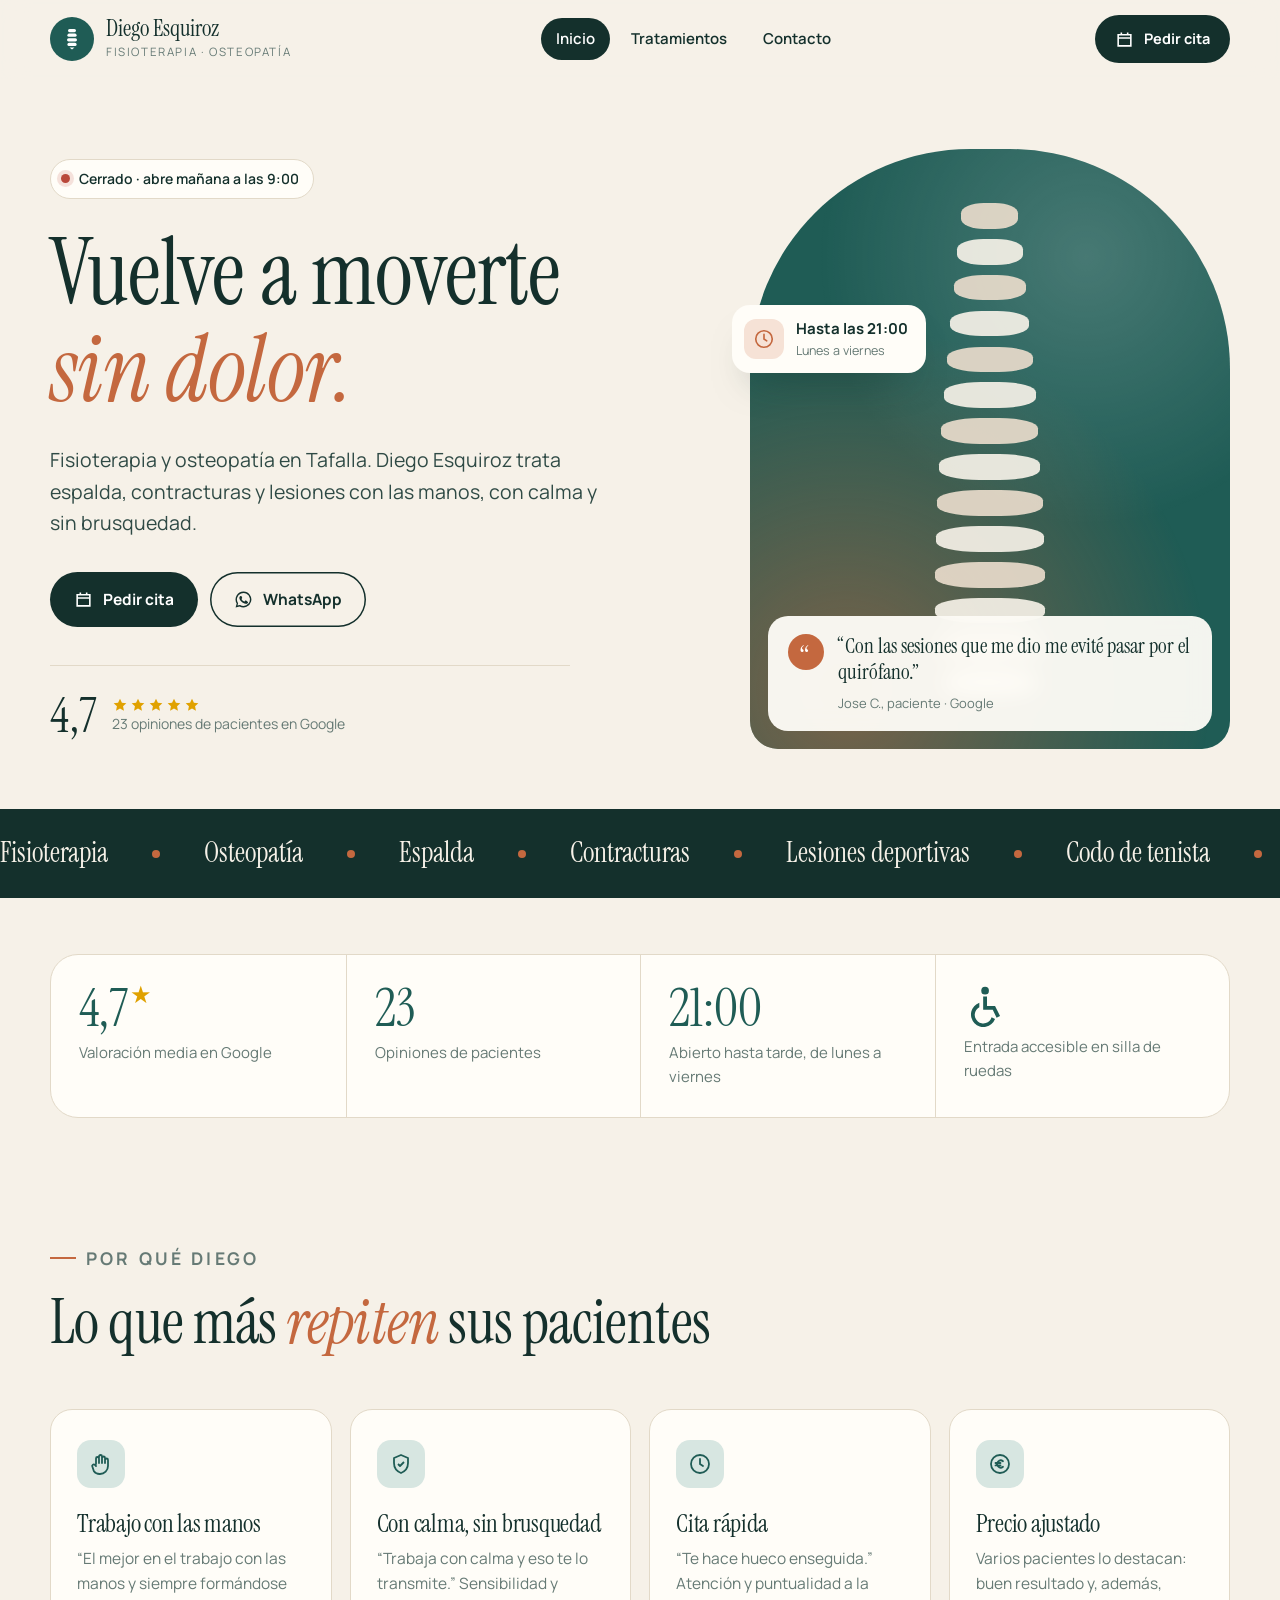
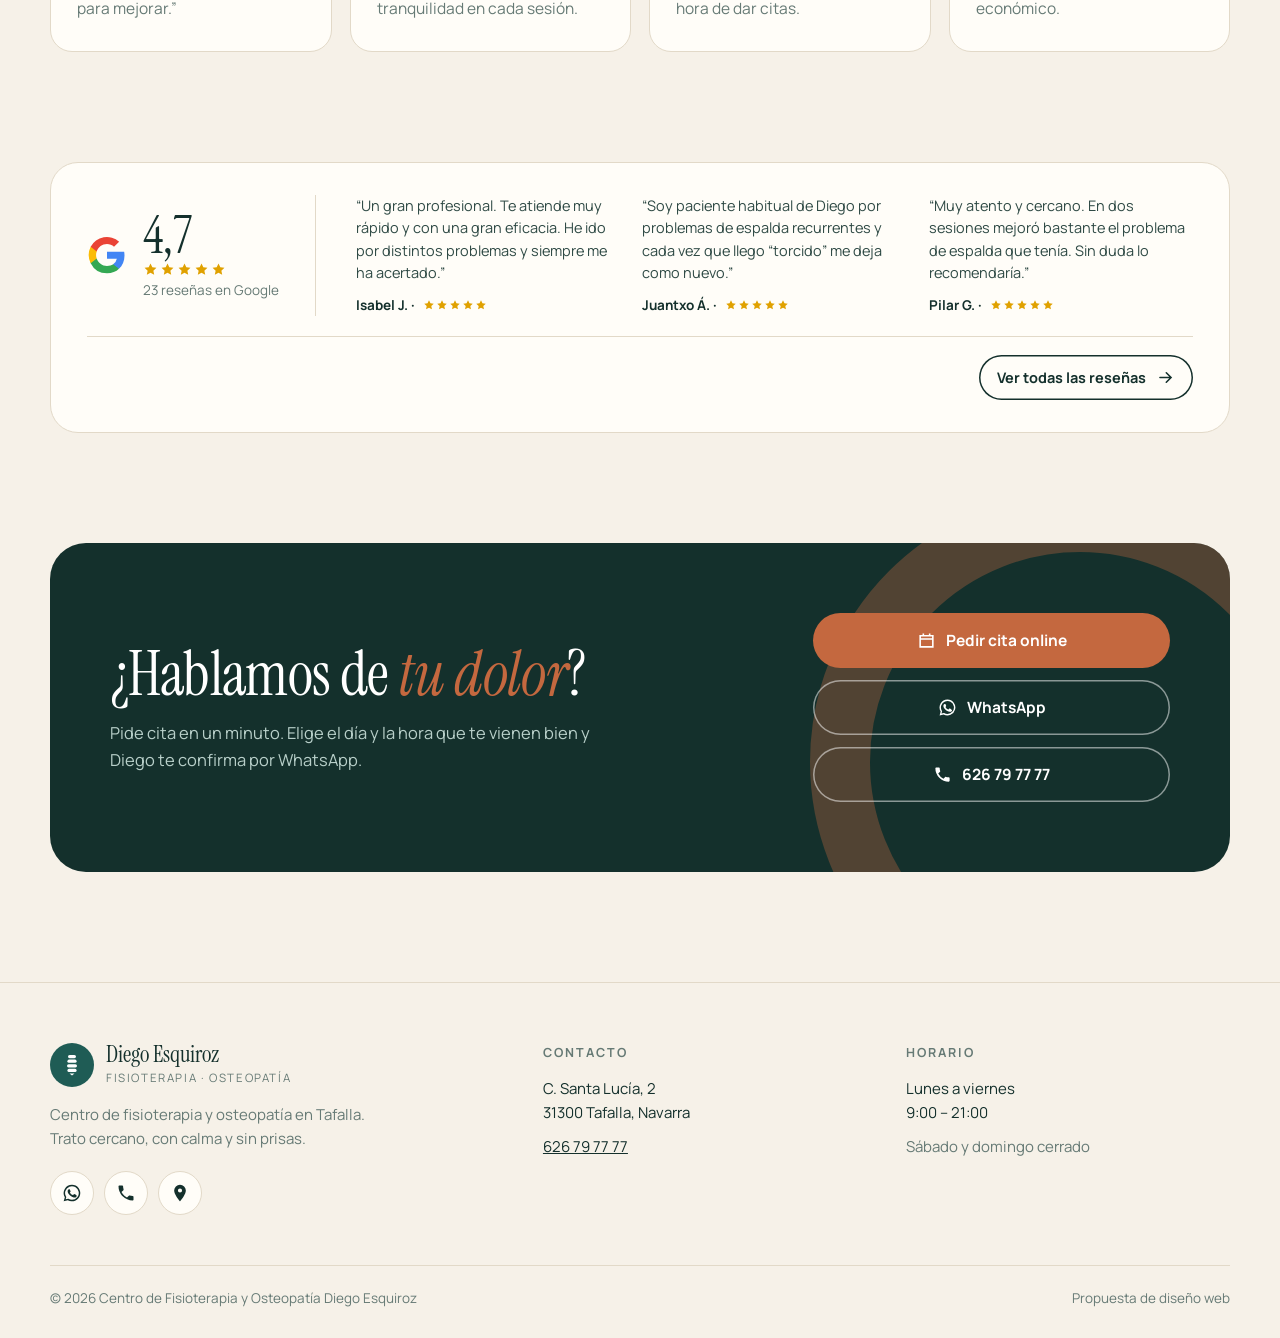
==== commit c984b625: "Páginas separadas: inicio, tratamientos, contacto; reseñas de Google pequeñas en inicio Co-Authored-" ====
--- a/index.html
+++ b/index.html
@@ -4,25 +4,24 @@
 <script type="application/ld+json">{"@context": "https://schema.org", "@type": "Physiotherapy", "name": "Centro de Fisioterapia y Osteopatía Diego Esquiroz", "url": "https://miiguelcamus.github.io/fisio-esquiroz/", "telephone": "+34 626 79 77 77", "address": {"@type": "PostalAddress", "streetAddress": "C. Santa Lucía, 2", "postalCode": "31300", "addressLocality": "Tafalla", "addressRegion": "Navarra", "addressCountry": "ES"}, "geo": {"@type": "GeoCoordinates", "latitude": 42.5276876, "longitude": -1.6770875}, "hasMap": "https://www.google.com/maps/search/?api=1&query=Centro+de+Fisioterapia+y+Osteopatia+Diego+Esquiroz&query_place_id=ChIJyw93ah14Wg0RY7AECHz0mJ4", "openingHoursSpecification": [{"@type": "OpeningHoursSpecification", "dayOfWeek": ["Monday", "Tuesday", "Wednesday", "Thursday", "Friday"], "opens": "09:00", "closes": "21:00"}], "aggregateRating": {"@type": "AggregateRating", "ratingValue": "4.7", "reviewCount": "23"}}</script>
 <link rel="preconnect" href="https://fonts.googleapis.com"><link rel="preconnect" href="https://fonts.gstatic.com" crossorigin>
 <link href="https://fonts.googleapis.com/css2?family=Instrument+Serif:ital@0;1&family=Manrope:wght@400;500;600;700;800&display=swap" rel="stylesheet">
-<link rel="stylesheet" href="styles.css?v=1794505609">
+<link rel="stylesheet" href="styles.css?v=1794505972">
 <link rel="icon" href="data:image/svg+xml,%3Csvg xmlns='http://www.w3.org/2000/svg' viewBox='0 0 24 24'%3E%3Ccircle cx='12' cy='12' r='12' fill='%231f5c55'/%3E%3Cg fill='%23fff'%3E%3Crect x='9' y='4' width='6' height='2.6' rx='1.3'/%3E%3Crect x='8.5' y='8' width='7' height='2.6' rx='1.3'/%3E%3Crect x='8.2' y='12' width='7.6' height='2.6' rx='1.3'/%3E%3Crect x='8.5' y='16' width='7' height='2.6' rx='1.3'/%3E%3C/g%3E%3C/svg%3E">
 </head><body>
 <header class="top"><div class="wrap tin">
-<a class="logo" href="index.html?v=1794505609" aria-label="Fisioterapia Diego Esquiroz, inicio"><span class="lm"><svg viewBox="0 0 24 24" aria-hidden="true"><g fill="currentColor"><rect x="8" y="2" width="8" height="3.2" rx="1.6"/><rect x="7.4" y="6.6" width="9.2" height="3.2" rx="1.6"/><rect x="7" y="11.2" width="10" height="3.2" rx="1.6"/><rect x="7.4" y="15.8" width="9.2" height="3.2" rx="1.6"/><path d="M9.5 20.4h5l-2.5 2.2z"/></g></svg></span><span><b>Diego Esquiroz</b><small>Fisioterapia · Osteopatía</small></span></a>
-<nav class="nav" aria-label="Principal"><a href="index.html#dolor?v=1794505609">Tratamientos</a><a href="index.html#opiniones?v=1794505609">Opiniones</a><a href="index.html#visita?v=1794505609">Horario y ubicación</a></nav>
-<a class="btn pri hcta" href="reservar.html?v=1794505609"><svg viewBox="0 0 24 24" aria-hidden="true"><path fill="none" stroke="currentColor" stroke-width="2" d="M4 6h16v14H4zM4 10h16M8 3v4M16 3v4"/></svg>Pedir cita</a>
+<a class="logo" href="index.html?v=1794505972" aria-label="Fisioterapia Diego Esquiroz, inicio"><span class="lm"><svg viewBox="0 0 24 24" aria-hidden="true"><g fill="currentColor"><rect x="8" y="2" width="8" height="3.2" rx="1.6"/><rect x="7.4" y="6.6" width="9.2" height="3.2" rx="1.6"/><rect x="7" y="11.2" width="10" height="3.2" rx="1.6"/><rect x="7.4" y="15.8" width="9.2" height="3.2" rx="1.6"/><path d="M9.5 20.4h5l-2.5 2.2z"/></g></svg></span><span><b>Diego Esquiroz</b><small>Fisioterapia · Osteopatía</small></span></a>
+<nav class="nav" aria-label="Principal"><a href="index.html?v=1794505972" aria-current=page>Inicio</a><a href="tratamientos.html?v=1794505972">Tratamientos</a><a href="contacto.html?v=1794505972">Contacto</a></nav>
+<a class="btn pri hcta" href="reservar.html?v=1794505972"><svg viewBox="0 0 24 24" aria-hidden="true"><path fill="none" stroke="currentColor" stroke-width="2" d="M4 6h16v14H4zM4 10h16M8 3v4M16 3v4"/></svg>Pedir cita</a>
 <button class="burger" aria-label="Abrir menú" aria-expanded="false" aria-controls="mm"><i></i><i></i></button>
 </div></header>
-<div class="mmenu" id="mm" aria-hidden="true"><a class="ml" href="index.html#dolor?v=1794505609">Tratamientos</a><a class="ml" href="index.html#opiniones?v=1794505609">Opiniones</a><a class="ml" href="index.html#visita?v=1794505609">Horario y ubicación</a>
-<a class="btn pri" href="reservar.html?v=1794505609"><svg viewBox="0 0 24 24" aria-hidden="true"><path fill="none" stroke="currentColor" stroke-width="2" d="M4 6h16v14H4zM4 10h16M8 3v4M16 3v4"/></svg>Pedir cita</a><a class="btn gh sw wa" href="https://wa.me/34626797777" target="_blank" rel="noopener"><svg viewBox="0 0 24 24" aria-hidden="true"><path fill="currentColor" d="M12 2a10 10 0 0 0-8.6 15.1L2 22l5-1.3A10 10 0 1 0 12 2zm0 18.2c-1.5 0-3-.4-4.3-1.2l-.3-.2-3 .8.8-2.9-.2-.3A8.2 8.2 0 1 1 12 20.2zm4.5-6.1c-.2-.1-1.5-.7-1.7-.8-.2-.1-.4-.1-.6.1l-.8 1c-.1.2-.3.2-.5.1a6.7 6.7 0 0 1-3.3-2.9c-.3-.4.2-.4.7-1.4.1-.2 0-.3 0-.4l-.8-1.8c-.2-.5-.4-.4-.6-.4h-.5a1 1 0 0 0-.7.3c-.2.3-.9.9-.9 2.2s1 2.6 1.1 2.7c.1.2 1.9 2.9 4.6 4 1.7.7 2.4.8 3.2.7.5-.1 1.5-.6 1.8-1.2.2-.6.2-1.1.1-1.2l-.5-.3z"/></svg>WhatsApp</a></div>
-<main>
-<section class="hero"><div class="wrap hg">
+<div class="mmenu" id="mm" aria-hidden="true"><a class="ml" href="index.html?v=1794505972">Inicio</a><a class="ml" href="tratamientos.html?v=1794505972">Tratamientos</a><a class="ml" href="contacto.html?v=1794505972">Contacto</a>
+<a class="btn pri" href="reservar.html?v=1794505972"><svg viewBox="0 0 24 24" aria-hidden="true"><path fill="none" stroke="currentColor" stroke-width="2" d="M4 6h16v14H4zM4 10h16M8 3v4M16 3v4"/></svg>Pedir cita</a><a class="btn gh sw wa" href="https://wa.me/34626797777" target="_blank" rel="noopener"><svg viewBox="0 0 24 24" aria-hidden="true"><path fill="currentColor" d="M12 2a10 10 0 0 0-8.6 15.1L2 22l5-1.3A10 10 0 1 0 12 2zm0 18.2c-1.5 0-3-.4-4.3-1.2l-.3-.2-3 .8.8-2.9-.2-.3A8.2 8.2 0 1 1 12 20.2zm4.5-6.1c-.2-.1-1.5-.7-1.7-.8-.2-.1-.4-.1-.6.1l-.8 1c-.1.2-.3.2-.5.1a6.7 6.7 0 0 1-3.3-2.9c-.3-.4.2-.4.7-1.4.1-.2 0-.3 0-.4l-.8-1.8c-.2-.5-.4-.4-.6-.4h-.5a1 1 0 0 0-.7.3c-.2.3-.9.9-.9 2.2s1 2.6 1.1 2.7c.1.2 1.9 2.9 4.6 4 1.7.7 2.4.8 3.2.7.5-.1 1.5-.6 1.8-1.2.2-.6.2-1.1.1-1.2l-.5-.3z"/></svg>WhatsApp</a></div>
+<main><section class="hero"><div class="wrap hg">
 <div>
  <p class="badge" data-open><span class="dot"></span><span>Lunes a viernes · 9:00 – 21:00</span></p>
  <h1><span>Vuelve a moverte</span><span><i>sin dolor.</i></span></h1>
  <p class="lead">Fisioterapia y osteopatía en Tafalla. Diego Esquiroz trata espalda, contracturas y lesiones con las manos, con calma y sin brusquedad.</p>
- <div class="hb"><a class="btn pri" href="reservar.html?v=1794505609"><svg viewBox="0 0 24 24" aria-hidden="true"><path fill="none" stroke="currentColor" stroke-width="2" d="M4 6h16v14H4zM4 10h16M8 3v4M16 3v4"/></svg>Pedir cita</a><a class="btn gh sw wa" href="https://wa.me/34626797777" target="_blank" rel="noopener"><svg viewBox="0 0 24 24" aria-hidden="true"><path fill="currentColor" d="M12 2a10 10 0 0 0-8.6 15.1L2 22l5-1.3A10 10 0 1 0 12 2zm0 18.2c-1.5 0-3-.4-4.3-1.2l-.3-.2-3 .8.8-2.9-.2-.3A8.2 8.2 0 1 1 12 20.2zm4.5-6.1c-.2-.1-1.5-.7-1.7-.8-.2-.1-.4-.1-.6.1l-.8 1c-.1.2-.3.2-.5.1a6.7 6.7 0 0 1-3.3-2.9c-.3-.4.2-.4.7-1.4.1-.2 0-.3 0-.4l-.8-1.8c-.2-.5-.4-.4-.6-.4h-.5a1 1 0 0 0-.7.3c-.2.3-.9.9-.9 2.2s1 2.6 1.1 2.7c.1.2 1.9 2.9 4.6 4 1.7.7 2.4.8 3.2.7.5-.1 1.5-.6 1.8-1.2.2-.6.2-1.1.1-1.2l-.5-.3z"/></svg>WhatsApp</a></div>
- <a class="proof" href="#opiniones" style="text-decoration:none"><b>4,7</b><span><span class="st" aria-label="5 de 5 estrellas"><svg viewBox="0 0 24 24" aria-hidden="true"><path fill="currentColor" d="m12 2.5 2.9 6 6.6.8-4.9 4.6 1.3 6.6L12 17.3l-5.9 3.2 1.3-6.6L2.5 9.3l6.6-.8z"/></svg><svg viewBox="0 0 24 24" aria-hidden="true"><path fill="currentColor" d="m12 2.5 2.9 6 6.6.8-4.9 4.6 1.3 6.6L12 17.3l-5.9 3.2 1.3-6.6L2.5 9.3l6.6-.8z"/></svg><svg viewBox="0 0 24 24" aria-hidden="true"><path fill="currentColor" d="m12 2.5 2.9 6 6.6.8-4.9 4.6 1.3 6.6L12 17.3l-5.9 3.2 1.3-6.6L2.5 9.3l6.6-.8z"/></svg><svg viewBox="0 0 24 24" aria-hidden="true"><path fill="currentColor" d="m12 2.5 2.9 6 6.6.8-4.9 4.6 1.3 6.6L12 17.3l-5.9 3.2 1.3-6.6L2.5 9.3l6.6-.8z"/></svg><svg viewBox="0 0 24 24" aria-hidden="true"><path fill="currentColor" d="m12 2.5 2.9 6 6.6.8-4.9 4.6 1.3 6.6L12 17.3l-5.9 3.2 1.3-6.6L2.5 9.3l6.6-.8z"/></svg></span><small>23 opiniones de pacientes en Google</small></span></a>
+ <div class="hb"><a class="btn pri" href="reservar.html?v=1794505972"><svg viewBox="0 0 24 24" aria-hidden="true"><path fill="none" stroke="currentColor" stroke-width="2" d="M4 6h16v14H4zM4 10h16M8 3v4M16 3v4"/></svg>Pedir cita</a><a class="btn gh sw wa" href="https://wa.me/34626797777" target="_blank" rel="noopener"><svg viewBox="0 0 24 24" aria-hidden="true"><path fill="currentColor" d="M12 2a10 10 0 0 0-8.6 15.1L2 22l5-1.3A10 10 0 1 0 12 2zm0 18.2c-1.5 0-3-.4-4.3-1.2l-.3-.2-3 .8.8-2.9-.2-.3A8.2 8.2 0 1 1 12 20.2zm4.5-6.1c-.2-.1-1.5-.7-1.7-.8-.2-.1-.4-.1-.6.1l-.8 1c-.1.2-.3.2-.5.1a6.7 6.7 0 0 1-3.3-2.9c-.3-.4.2-.4.7-1.4.1-.2 0-.3 0-.4l-.8-1.8c-.2-.5-.4-.4-.6-.4h-.5a1 1 0 0 0-.7.3c-.2.3-.9.9-.9 2.2s1 2.6 1.1 2.7c.1.2 1.9 2.9 4.6 4 1.7.7 2.4.8 3.2.7.5-.1 1.5-.6 1.8-1.2.2-.6.2-1.1.1-1.2l-.5-.3z"/></svg>WhatsApp</a></div>
+ <a class="proof" href="#resenas" style="text-decoration:none"><b>4,7</b><span><span class="st" aria-label="5 de 5 estrellas"><svg viewBox="0 0 24 24" aria-hidden="true"><path fill="currentColor" d="m12 2.5 2.9 6 6.6.8-4.9 4.6 1.3 6.6L12 17.3l-5.9 3.2 1.3-6.6L2.5 9.3l6.6-.8z"/></svg><svg viewBox="0 0 24 24" aria-hidden="true"><path fill="currentColor" d="m12 2.5 2.9 6 6.6.8-4.9 4.6 1.3 6.6L12 17.3l-5.9 3.2 1.3-6.6L2.5 9.3l6.6-.8z"/></svg><svg viewBox="0 0 24 24" aria-hidden="true"><path fill="currentColor" d="m12 2.5 2.9 6 6.6.8-4.9 4.6 1.3 6.6L12 17.3l-5.9 3.2 1.3-6.6L2.5 9.3l6.6-.8z"/></svg><svg viewBox="0 0 24 24" aria-hidden="true"><path fill="currentColor" d="m12 2.5 2.9 6 6.6.8-4.9 4.6 1.3 6.6L12 17.3l-5.9 3.2 1.3-6.6L2.5 9.3l6.6-.8z"/></svg><svg viewBox="0 0 24 24" aria-hidden="true"><path fill="currentColor" d="m12 2.5 2.9 6 6.6.8-4.9 4.6 1.3 6.6L12 17.3l-5.9 3.2 1.3-6.6L2.5 9.3l6.6-.8z"/></svg></span><small>23 opiniones de pacientes en Google</small></span></a>
 </div>
 <div class="hv" aria-hidden="true">
  <div class="hvin"><div class="spine"><i style="width:52%;--x:0px;--r:0deg;animation-delay:0.00s"></i><i style="width:60%;--x:2px;--r:2deg;animation-delay:0.12s"></i><i style="width:66%;--x:4px;--r:3deg;animation-delay:0.24s"></i><i style="width:72%;--x:6px;--r:4deg;animation-delay:0.36s"></i><i style="width:78%;--x:7px;--r:4deg;animation-delay:0.48s"></i><i style="width:84%;--x:8px;--r:3deg;animation-delay:0.60s"></i><i style="width:88%;--x:8px;--r:2deg;animation-delay:0.72s"></i><i style="width:92%;--x:7px;--r:1deg;animation-delay:0.84s"></i><i style="width:96%;--x:5px;--r:-1deg;animation-delay:0.96s"></i><i style="width:98%;--x:3px;--r:-2deg;animation-delay:1.08s"></i><i style="width:100%;--x:1px;--r:-3deg;animation-delay:1.20s"></i><i style="width:100%;--x:-1px;--r:-3deg;animation-delay:1.32s"></i><i style="width:96%;--x:-2px;--r:-2deg;animation-delay:1.44s"></i><i style="width:86%;--x:-1px;--r:-1deg;animation-delay:1.56s"></i></div></div>
@@ -38,19 +37,7 @@
  <div class="fc rv"><b><svg viewBox="0 0 24 24" aria-hidden="true"><g fill="currentColor"><circle cx="11" cy="4" r="2"/><path d="M10 7h2v5h4.2l2.6 5.2-1.8.9-2-4.1H10z"/><path d="M8 10.3v2.3a4.5 4.5 0 1 0 6.4 5.3l1.8.9A6.5 6.5 0 1 1 8 10.3z"/></g></svg></b><span>Entrada accesible en silla de ruedas</span></div>
 </div></section>
 
-<section class="sec" id="dolor"><div class="wrap">
- <div class="sh rv"><p class="kick">Tratamientos</p><h2>¿Dónde te <i>duele</i>?</h2><p>Elige la zona y mira lo que cuentan pacientes que vinieron con lo mismo.</p></div>
- <div class="zones rv">
-  <div class="zl" role="tablist" aria-label="Zonas"><button class="zb on" role="tab" aria-selected="true" data-z="0">Espalda<svg viewBox="0 0 24 24" aria-hidden="true"><path fill="none" stroke="currentColor" stroke-width="2" stroke-linecap="round" d="M5 12h14M13 6l6 6-6 6"/></svg></button><button class="zb" role="tab" aria-selected="false" data-z="1">Cuello y hombro<svg viewBox="0 0 24 24" aria-hidden="true"><path fill="none" stroke="currentColor" stroke-width="2" stroke-linecap="round" d="M5 12h14M13 6l6 6-6 6"/></svg></button><button class="zb" role="tab" aria-selected="false" data-z="2">Codo y brazo<svg viewBox="0 0 24 24" aria-hidden="true"><path fill="none" stroke="currentColor" stroke-width="2" stroke-linecap="round" d="M5 12h14M13 6l6 6-6 6"/></svg></button><button class="zb" role="tab" aria-selected="false" data-z="3">Lesiones deportivas<svg viewBox="0 0 24 24" aria-hidden="true"><path fill="none" stroke="currentColor" stroke-width="2" stroke-linecap="round" d="M5 12h14M13 6l6 6-6 6"/></svg></button><button class="zb" role="tab" aria-selected="false" data-z="4">Contracturas<svg viewBox="0 0 24 24" aria-hidden="true"><path fill="none" stroke="currentColor" stroke-width="2" stroke-linecap="round" d="M5 12h14M13 6l6 6-6 6"/></svg></button><button class="zb" role="tab" aria-selected="false" data-z="5">Golpes y caídas<svg viewBox="0 0 24 24" aria-hidden="true"><path fill="none" stroke="currentColor" stroke-width="2" stroke-linecap="round" d="M5 12h14M13 6l6 6-6 6"/></svg></button></div>
-  <div class="zp" role="tabpanel" aria-live="polite">
-   <div><p class="zt" data-zt>Espalda</p><h3 data-zh>Lumbalgia, dorsalgia y espalda que se “tuerce”</h3><p data-zp>Dolor lumbar, dorsal o de espalda que vuelve cada cierto tiempo. Se valora de dónde viene y se trata con terapia manual para que puedas volver a moverte con normalidad.</p>
-   <div class="zq"><q data-zq>Llegué con una dorsalgia de más de un mes de evolución que prácticamente no me podía mantener erguida ni sentada. En 2 sesiones he mejorado muchísimo.</q><small data-za>Belén T., en Google</small></div></div>
-   <a class="btn pri" href="reservar.html?v=1794505609" data-zl><svg viewBox="0 0 24 24" aria-hidden="true"><path fill="none" stroke="currentColor" stroke-width="2" d="M4 6h16v14H4zM4 10h16M8 3v4M16 3v4"/></svg>Pedir cita para esto</a>
-  </div>
- </div>
-</div></section>
-
-<section class="sec alt"><div class="wrap">
+<section class="sec"><div class="wrap">
  <div class="sh rv"><p class="kick">Por qué Diego</p><h2>Lo que más <i>repiten</i> sus pacientes</h2></div>
  <div class="why">
   <article class="wc rv"><span class="ic"><svg viewBox="0 0 24 24" aria-hidden="true"><path fill="none" stroke="currentColor" stroke-width="1.8" stroke-linecap="round" stroke-linejoin="round" d="M7 12V6.5a1.5 1.5 0 0 1 3 0V11m0-5.5V4.5a1.5 1.5 0 0 1 3 0V11m0-5a1.5 1.5 0 0 1 3 0v5m0-3a1.5 1.5 0 0 1 3 0v6a8 8 0 0 1-8 8h-.5a7 7 0 0 1-5.6-2.8L3.5 15a1.6 1.6 0 0 1 2.4-2.1L7 14"/></svg></span><h3>Trabajo con las manos</h3><p>“El mejor en el trabajo con las manos y siempre formándose para mejorar.”</p></article>
@@ -60,51 +47,24 @@
  </div>
 </div></section>
 
-<section class="sec" id="opiniones"><div class="wrap">
- <div class="rtop rv"><div><p class="kick">Opiniones reales</p><h2>Pacientes que <i>vuelven</i><br>y lo recomiendan</h2></div>
- <div class="rbig"><b>4,7</b><span><span class="st" aria-label="5 de 5 estrellas"><svg viewBox="0 0 24 24" aria-hidden="true"><path fill="currentColor" d="m12 2.5 2.9 6 6.6.8-4.9 4.6 1.3 6.6L12 17.3l-5.9 3.2 1.3-6.6L2.5 9.3l6.6-.8z"/></svg><svg viewBox="0 0 24 24" aria-hidden="true"><path fill="currentColor" d="m12 2.5 2.9 6 6.6.8-4.9 4.6 1.3 6.6L12 17.3l-5.9 3.2 1.3-6.6L2.5 9.3l6.6-.8z"/></svg><svg viewBox="0 0 24 24" aria-hidden="true"><path fill="currentColor" d="m12 2.5 2.9 6 6.6.8-4.9 4.6 1.3 6.6L12 17.3l-5.9 3.2 1.3-6.6L2.5 9.3l6.6-.8z"/></svg><svg viewBox="0 0 24 24" aria-hidden="true"><path fill="currentColor" d="m12 2.5 2.9 6 6.6.8-4.9 4.6 1.3 6.6L12 17.3l-5.9 3.2 1.3-6.6L2.5 9.3l6.6-.8z"/></svg><svg viewBox="0 0 24 24" aria-hidden="true"><path fill="currentColor" d="m12 2.5 2.9 6 6.6.8-4.9 4.6 1.3 6.6L12 17.3l-5.9 3.2 1.3-6.6L2.5 9.3l6.6-.8z"/></svg></span><small>23 opiniones en Google</small></span></div></div>
- <div class="revs"><figure class="rev rv d"><span class="st" aria-label="5 de 5 estrellas"><svg viewBox="0 0 24 24" aria-hidden="true"><path fill="currentColor" d="m12 2.5 2.9 6 6.6.8-4.9 4.6 1.3 6.6L12 17.3l-5.9 3.2 1.3-6.6L2.5 9.3l6.6-.8z"/></svg><svg viewBox="0 0 24 24" aria-hidden="true"><path fill="currentColor" d="m12 2.5 2.9 6 6.6.8-4.9 4.6 1.3 6.6L12 17.3l-5.9 3.2 1.3-6.6L2.5 9.3l6.6-.8z"/></svg><svg viewBox="0 0 24 24" aria-hidden="true"><path fill="currentColor" d="m12 2.5 2.9 6 6.6.8-4.9 4.6 1.3 6.6L12 17.3l-5.9 3.2 1.3-6.6L2.5 9.3l6.6-.8z"/></svg><svg viewBox="0 0 24 24" aria-hidden="true"><path fill="currentColor" d="m12 2.5 2.9 6 6.6.8-4.9 4.6 1.3 6.6L12 17.3l-5.9 3.2 1.3-6.6L2.5 9.3l6.6-.8z"/></svg><svg viewBox="0 0 24 24" aria-hidden="true"><path fill="currentColor" d="m12 2.5 2.9 6 6.6.8-4.9 4.6 1.3 6.6L12 17.3l-5.9 3.2 1.3-6.6L2.5 9.3l6.6-.8z"/></svg></span><blockquote>“Mi experiencia con Diego no puede ser mejor. Con las sesiones que me dio me evité pasar por el quirófano, que era lo que me recomendaba el traumatólogo. Después de mí han pasado mi mujer y mi hijo y han tenido la misma experiencia positiva.”</blockquote><figcaption><span class="av">J</span><span>Jose C.<small>Paciente · Google</small></span></figcaption></figure><figure class="rev rv"><span class="st" aria-label="5 de 5 estrellas"><svg viewBox="0 0 24 24" aria-hidden="true"><path fill="currentColor" d="m12 2.5 2.9 6 6.6.8-4.9 4.6 1.3 6.6L12 17.3l-5.9 3.2 1.3-6.6L2.5 9.3l6.6-.8z"/></svg><svg viewBox="0 0 24 24" aria-hidden="true"><path fill="currentColor" d="m12 2.5 2.9 6 6.6.8-4.9 4.6 1.3 6.6L12 17.3l-5.9 3.2 1.3-6.6L2.5 9.3l6.6-.8z"/></svg><svg viewBox="0 0 24 24" aria-hidden="true"><path fill="currentColor" d="m12 2.5 2.9 6 6.6.8-4.9 4.6 1.3 6.6L12 17.3l-5.9 3.2 1.3-6.6L2.5 9.3l6.6-.8z"/></svg><svg viewBox="0 0 24 24" aria-hidden="true"><path fill="currentColor" d="m12 2.5 2.9 6 6.6.8-4.9 4.6 1.3 6.6L12 17.3l-5.9 3.2 1.3-6.6L2.5 9.3l6.6-.8z"/></svg><svg viewBox="0 0 24 24" aria-hidden="true"><path fill="currentColor" d="m12 2.5 2.9 6 6.6.8-4.9 4.6 1.3 6.6L12 17.3l-5.9 3.2 1.3-6.6L2.5 9.3l6.6-.8z"/></svg></span><blockquote>“Un gran profesional. Te atiende muy rápido y con una gran eficacia. He ido por distintos problemas y siempre me ha acertado. Da mucha confianza y con un trato insuperable.”</blockquote><figcaption><span class="av">I</span><span>Isabel J.<small>Paciente · Google</small></span></figcaption></figure><figure class="rev rv"><span class="st" aria-label="5 de 5 estrellas"><svg viewBox="0 0 24 24" aria-hidden="true"><path fill="currentColor" d="m12 2.5 2.9 6 6.6.8-4.9 4.6 1.3 6.6L12 17.3l-5.9 3.2 1.3-6.6L2.5 9.3l6.6-.8z"/></svg><svg viewBox="0 0 24 24" aria-hidden="true"><path fill="currentColor" d="m12 2.5 2.9 6 6.6.8-4.9 4.6 1.3 6.6L12 17.3l-5.9 3.2 1.3-6.6L2.5 9.3l6.6-.8z"/></svg><svg viewBox="0 0 24 24" aria-hidden="true"><path fill="currentColor" d="m12 2.5 2.9 6 6.6.8-4.9 4.6 1.3 6.6L12 17.3l-5.9 3.2 1.3-6.6L2.5 9.3l6.6-.8z"/></svg><svg viewBox="0 0 24 24" aria-hidden="true"><path fill="currentColor" d="m12 2.5 2.9 6 6.6.8-4.9 4.6 1.3 6.6L12 17.3l-5.9 3.2 1.3-6.6L2.5 9.3l6.6-.8z"/></svg><svg viewBox="0 0 24 24" aria-hidden="true"><path fill="currentColor" d="m12 2.5 2.9 6 6.6.8-4.9 4.6 1.3 6.6L12 17.3l-5.9 3.2 1.3-6.6L2.5 9.3l6.6-.8z"/></svg></span><blockquote>“Soy paciente habitual de Diego desde hace mucho tiempo por problemas de espalda recurrentes y cada vez que llego “torcido” me deja como nuevo. Muy eficaz.”</blockquote><figcaption><span class="av">J</span><span>Juantxo Á.<small>Espalda · Google</small></span></figcaption></figure><figure class="rev rv"><span class="st" aria-label="5 de 5 estrellas"><svg viewBox="0 0 24 24" aria-hidden="true"><path fill="currentColor" d="m12 2.5 2.9 6 6.6.8-4.9 4.6 1.3 6.6L12 17.3l-5.9 3.2 1.3-6.6L2.5 9.3l6.6-.8z"/></svg><svg viewBox="0 0 24 24" aria-hidden="true"><path fill="currentColor" d="m12 2.5 2.9 6 6.6.8-4.9 4.6 1.3 6.6L12 17.3l-5.9 3.2 1.3-6.6L2.5 9.3l6.6-.8z"/></svg><svg viewBox="0 0 24 24" aria-hidden="true"><path fill="currentColor" d="m12 2.5 2.9 6 6.6.8-4.9 4.6 1.3 6.6L12 17.3l-5.9 3.2 1.3-6.6L2.5 9.3l6.6-.8z"/></svg><svg viewBox="0 0 24 24" aria-hidden="true"><path fill="currentColor" d="m12 2.5 2.9 6 6.6.8-4.9 4.6 1.3 6.6L12 17.3l-5.9 3.2 1.3-6.6L2.5 9.3l6.6-.8z"/></svg><svg viewBox="0 0 24 24" aria-hidden="true"><path fill="currentColor" d="m12 2.5 2.9 6 6.6.8-4.9 4.6 1.3 6.6L12 17.3l-5.9 3.2 1.3-6.6L2.5 9.3l6.6-.8z"/></svg></span><blockquote>“Trabajo increíble, aconsejando para prevenir lesiones y con tratamientos adecuados. El mejor en el trabajo con las manos y siempre formándose para mejorar.”</blockquote><figcaption><span class="av">P</span><span>Pablo L.<small>Prevención · Google</small></span></figcaption></figure><figure class="rev rv d"><span class="st" aria-label="5 de 5 estrellas"><svg viewBox="0 0 24 24" aria-hidden="true"><path fill="currentColor" d="m12 2.5 2.9 6 6.6.8-4.9 4.6 1.3 6.6L12 17.3l-5.9 3.2 1.3-6.6L2.5 9.3l6.6-.8z"/></svg><svg viewBox="0 0 24 24" aria-hidden="true"><path fill="currentColor" d="m12 2.5 2.9 6 6.6.8-4.9 4.6 1.3 6.6L12 17.3l-5.9 3.2 1.3-6.6L2.5 9.3l6.6-.8z"/></svg><svg viewBox="0 0 24 24" aria-hidden="true"><path fill="currentColor" d="m12 2.5 2.9 6 6.6.8-4.9 4.6 1.3 6.6L12 17.3l-5.9 3.2 1.3-6.6L2.5 9.3l6.6-.8z"/></svg><svg viewBox="0 0 24 24" aria-hidden="true"><path fill="currentColor" d="m12 2.5 2.9 6 6.6.8-4.9 4.6 1.3 6.6L12 17.3l-5.9 3.2 1.3-6.6L2.5 9.3l6.6-.8z"/></svg><svg viewBox="0 0 24 24" aria-hidden="true"><path fill="currentColor" d="m12 2.5 2.9 6 6.6.8-4.9 4.6 1.3 6.6L12 17.3l-5.9 3.2 1.3-6.6L2.5 9.3l6.6-.8z"/></svg></span><blockquote>“Diego es muy profesional, atento y trabaja con calma, y eso te lo transmite. Estas semanas me ha tratado unas contracturas y he notado mucha mejoría. Muy recomendable, además económico.”</blockquote><figcaption><span class="av">B</span><span>Belén J.<small>Codo y contracturas · Google</small></span></figcaption></figure><figure class="rev rv"><span class="st" aria-label="5 de 5 estrellas"><svg viewBox="0 0 24 24" aria-hidden="true"><path fill="currentColor" d="m12 2.5 2.9 6 6.6.8-4.9 4.6 1.3 6.6L12 17.3l-5.9 3.2 1.3-6.6L2.5 9.3l6.6-.8z"/></svg><svg viewBox="0 0 24 24" aria-hidden="true"><path fill="currentColor" d="m12 2.5 2.9 6 6.6.8-4.9 4.6 1.3 6.6L12 17.3l-5.9 3.2 1.3-6.6L2.5 9.3l6.6-.8z"/></svg><svg viewBox="0 0 24 24" aria-hidden="true"><path fill="currentColor" d="m12 2.5 2.9 6 6.6.8-4.9 4.6 1.3 6.6L12 17.3l-5.9 3.2 1.3-6.6L2.5 9.3l6.6-.8z"/></svg><svg viewBox="0 0 24 24" aria-hidden="true"><path fill="currentColor" d="m12 2.5 2.9 6 6.6.8-4.9 4.6 1.3 6.6L12 17.3l-5.9 3.2 1.3-6.6L2.5 9.3l6.6-.8z"/></svg><svg viewBox="0 0 24 24" aria-hidden="true"><path fill="currentColor" d="m12 2.5 2.9 6 6.6.8-4.9 4.6 1.3 6.6L12 17.3l-5.9 3.2 1.3-6.6L2.5 9.3l6.6-.8z"/></svg></span><blockquote>“Diego es un gran profesional, además es muy atento y cercano. En dos sesiones mejoró bastante el problema de espalda que tenía.”</blockquote><figcaption><span class="av">P</span><span>Pilar G.<small>Espalda · Google</small></span></figcaption></figure><figure class="rev rv"><span class="st" aria-label="5 de 5 estrellas"><svg viewBox="0 0 24 24" aria-hidden="true"><path fill="currentColor" d="m12 2.5 2.9 6 6.6.8-4.9 4.6 1.3 6.6L12 17.3l-5.9 3.2 1.3-6.6L2.5 9.3l6.6-.8z"/></svg><svg viewBox="0 0 24 24" aria-hidden="true"><path fill="currentColor" d="m12 2.5 2.9 6 6.6.8-4.9 4.6 1.3 6.6L12 17.3l-5.9 3.2 1.3-6.6L2.5 9.3l6.6-.8z"/></svg><svg viewBox="0 0 24 24" aria-hidden="true"><path fill="currentColor" d="m12 2.5 2.9 6 6.6.8-4.9 4.6 1.3 6.6L12 17.3l-5.9 3.2 1.3-6.6L2.5 9.3l6.6-.8z"/></svg><svg viewBox="0 0 24 24" aria-hidden="true"><path fill="currentColor" d="m12 2.5 2.9 6 6.6.8-4.9 4.6 1.3 6.6L12 17.3l-5.9 3.2 1.3-6.6L2.5 9.3l6.6-.8z"/></svg><svg viewBox="0 0 24 24" aria-hidden="true"><path fill="currentColor" d="m12 2.5 2.9 6 6.6.8-4.9 4.6 1.3 6.6L12 17.3l-5.9 3.2 1.3-6.6L2.5 9.3l6.6-.8z"/></svg></span><blockquote>“Ayer estuve tratándome como cada mes por problemas musculares. Con Diego Esquiroz siempre bien atendido y siempre buenos resultados.”</blockquote><figcaption><span class="av">C</span><span>Cesar M.<small>Mantenimiento · Google</small></span></figcaption></figure><figure class="rev rv"><span class="st" aria-label="5 de 5 estrellas"><svg viewBox="0 0 24 24" aria-hidden="true"><path fill="currentColor" d="m12 2.5 2.9 6 6.6.8-4.9 4.6 1.3 6.6L12 17.3l-5.9 3.2 1.3-6.6L2.5 9.3l6.6-.8z"/></svg><svg viewBox="0 0 24 24" aria-hidden="true"><path fill="currentColor" d="m12 2.5 2.9 6 6.6.8-4.9 4.6 1.3 6.6L12 17.3l-5.9 3.2 1.3-6.6L2.5 9.3l6.6-.8z"/></svg><svg viewBox="0 0 24 24" aria-hidden="true"><path fill="currentColor" d="m12 2.5 2.9 6 6.6.8-4.9 4.6 1.3 6.6L12 17.3l-5.9 3.2 1.3-6.6L2.5 9.3l6.6-.8z"/></svg><svg viewBox="0 0 24 24" aria-hidden="true"><path fill="currentColor" d="m12 2.5 2.9 6 6.6.8-4.9 4.6 1.3 6.6L12 17.3l-5.9 3.2 1.3-6.6L2.5 9.3l6.6-.8z"/></svg><svg viewBox="0 0 24 24" aria-hidden="true"><path fill="currentColor" d="m12 2.5 2.9 6 6.6.8-4.9 4.6 1.3 6.6L12 17.3l-5.9 3.2 1.3-6.6L2.5 9.3l6.6-.8z"/></svg></span><blockquote>“Me ha solucionado todo lo que le he llevado, por muy dolorido o lesionado que estuviera. Un crack.”</blockquote><figcaption><span class="av">I</span><span>Iñaki A.<small>Lesiones · Google</small></span></figcaption></figure><figure class="rev rv"><span class="st" aria-label="5 de 5 estrellas"><svg viewBox="0 0 24 24" aria-hidden="true"><path fill="currentColor" d="m12 2.5 2.9 6 6.6.8-4.9 4.6 1.3 6.6L12 17.3l-5.9 3.2 1.3-6.6L2.5 9.3l6.6-.8z"/></svg><svg viewBox="0 0 24 24" aria-hidden="true"><path fill="currentColor" d="m12 2.5 2.9 6 6.6.8-4.9 4.6 1.3 6.6L12 17.3l-5.9 3.2 1.3-6.6L2.5 9.3l6.6-.8z"/></svg><svg viewBox="0 0 24 24" aria-hidden="true"><path fill="currentColor" d="m12 2.5 2.9 6 6.6.8-4.9 4.6 1.3 6.6L12 17.3l-5.9 3.2 1.3-6.6L2.5 9.3l6.6-.8z"/></svg><svg viewBox="0 0 24 24" aria-hidden="true"><path fill="currentColor" d="m12 2.5 2.9 6 6.6.8-4.9 4.6 1.3 6.6L12 17.3l-5.9 3.2 1.3-6.6L2.5 9.3l6.6-.8z"/></svg><svg viewBox="0 0 24 24" aria-hidden="true"><path fill="currentColor" d="m12 2.5 2.9 6 6.6.8-4.9 4.6 1.3 6.6L12 17.3l-5.9 3.2 1.3-6.6L2.5 9.3l6.6-.8z"/></svg></span><blockquote>“Experiencia 10/10. Profesional con muy buen ánimo. Lo recomiendo un montón.”</blockquote><figcaption><span class="av">A</span><span>Aisha M.<small>Paciente · Google</small></span></figcaption></figure></div>
- <div class="rl rv"><a class="btn gh" href="https://www.google.com/maps/search/?api=1&query=Centro+de+Fisioterapia+y+Osteopatia+Diego+Esquiroz&query_place_id=ChIJyw93ah14Wg0RY7AECHz0mJ4" target="_blank" rel="noopener">Ver todas en Google <svg viewBox="0 0 24 24" aria-hidden="true"><path fill="none" stroke="currentColor" stroke-width="2" stroke-linecap="round" d="M5 12h14M13 6l6 6-6 6"/></svg></a></div>
-</div></section>
-
-<section class="sec alt"><div class="wrap">
- <div class="sh rv"><p class="kick">Tu primera visita</p><h2>Así <i>funciona</i></h2></div>
- <ol class="steps rv">
-  <li><b>01</b><h3>Pides cita</h3><p>Desde la web, por WhatsApp o llamando al 626 79 77 77. Cuéntanos en dos líneas qué te pasa.</p></li>
-  <li><b>02</b><h3>Valoración y tratamiento</h3><p>Diego valora de dónde viene el dolor y te propone el tratamiento que necesitas.</p></li>
-  <li><b>03</b><h3>Consejos para que no vuelva</h3><p>Pautas para prevenir lesiones y, si hace falta, sesiones de seguimiento.</p></li>
- </ol>
-</div></section>
-
-<section class="sec" id="dudas"><div class="wrap fq">
- <div class="rv"><p class="kick">Preguntas frecuentes</p><h2>Antes de <i>venir</i></h2><p class="lead" style="margin-top:16px">¿Tienes otra duda? Escribe por <a href="https://wa.me/34626797777" target="_blank" rel="noopener">WhatsApp</a> y te contesta Diego.</p></div>
- <div class="faq rv"><details open><summary>¿Hacéis fisioterapia y osteopatía?<i></i></summary><p>Sí, las dos en el mismo centro. En la valoración se decide qué necesitas en tu caso.</p></details><details><summary>¿Puedo ir después de trabajar?<i></i></summary><p>Sí. El centro abre de lunes a viernes de 9:00 a 21:00, así que puedes venir a última hora de la tarde.</p></details><details><summary>¿Cuánto se tarda en conseguir cita?<i></i></summary><p>Normalmente poco. Es una de las cosas que más destacan los pacientes: “te hace hueco enseguida”. Pídela online o por WhatsApp y Diego te confirma.</p></details><details><summary>¿Cuánto cuesta una sesión?<i></i></summary><p>Escribe por WhatsApp al 626 79 77 77 contando qué te pasa y te dice el precio y cuántas sesiones calcula. Varios pacientes destacan que es económico.</p></details><details><summary>¿Y si voy por un dolor que vuelve cada cierto tiempo?<i></i></summary><p>Muchos pacientes vienen de forma periódica, por la espalda o por contracturas, para mantenerse bien. Además Diego da pautas para prevenir que el dolor vuelva.</p></details><details><summary>¿El centro es accesible?<i></i></summary><p>Sí, la entrada es accesible en silla de ruedas.</p></details></div>
-</div></section>
-
-<section class="sec alt" id="visita"><div class="wrap">
- <div class="sh rv"><p class="kick">Dónde estamos</p><h2>En el centro de <i>Tafalla</i></h2></div>
- <div class="vg">
-  <div class="vc rv"><h3>Dirección</h3><p class="addr"><svg viewBox="0 0 24 24" aria-hidden="true"><path fill="currentColor" d="M12 2a7 7 0 0 0-7 7c0 5.2 7 13 7 13s7-7.8 7-13a7 7 0 0 0-7-7zm0 9.5A2.5 2.5 0 1 1 12 6.5a2.5 2.5 0 0 1 0 5z"/></svg><span>C. Santa Lucía, 2<br>31300 Tafalla, Navarra</span></p>
-   <div class="chips"><span class="chip"><svg viewBox="0 0 24 24" aria-hidden="true"><g fill="currentColor"><circle cx="11" cy="4" r="2"/><path d="M10 7h2v5h4.2l2.6 5.2-1.8.9-2-4.1H10z"/><path d="M8 10.3v2.3a4.5 4.5 0 1 0 6.4 5.3l1.8.9A6.5 6.5 0 1 1 8 10.3z"/></g></svg>Entrada accesible en silla de ruedas</span></div>
-   <div class="hb" style="margin-top:0"><a class="btn pri" href="https://www.google.com/maps/search/?api=1&query=Centro+de+Fisioterapia+y+Osteopatia+Diego+Esquiroz&query_place_id=ChIJyw93ah14Wg0RY7AECHz0mJ4" target="_blank" rel="noopener">Cómo llegar <svg viewBox="0 0 24 24" aria-hidden="true"><path fill="none" stroke="currentColor" stroke-width="2" stroke-linecap="round" d="M5 12h14M13 6l6 6-6 6"/></svg></a><a class="btn gh sw tl" href="tel:+34626797777"><svg viewBox="0 0 24 24" aria-hidden="true"><path fill="currentColor" d="M6.6 10.8a15.1 15.1 0 0 0 6.6 6.6l2.2-2.2c.3-.3.7-.4 1-.2 1.1.4 2.3.6 3.6.6.6 0 1 .4 1 1V20c0 .6-.4 1-1 1A17 17 0 0 1 3 4c0-.6.4-1 1-1h3.5c.6 0 1 .4 1 1 0 1.3.2 2.5.6 3.6.1.3 0 .7-.2 1l-2.3 2.2z"/></svg>626 79 77 77</a></div>
-   <div class="map"><iframe title="Mapa del centro en Tafalla" loading="lazy" src="https://www.google.com/maps?q=C.+Santa+Luc%C3%ADa+2,+31300+Tafalla&output=embed"></iframe></div></div>
-  <div class="vc rv"><h3>Horario</h3><p class="badge" data-open style="margin-bottom:16px"><span class="dot"></span><span>Lunes a viernes · 9:00 – 21:00</span></p>
-   <ul class="hours"><li data-d="1"><span>Lunes</span><span>9:00 – 21:00</span></li><li data-d="2"><span>Martes</span><span>9:00 – 21:00</span></li><li data-d="3"><span>Miércoles</span><span>9:00 – 21:00</span></li><li data-d="4"><span>Jueves</span><span>9:00 – 21:00</span></li><li data-d="5"><span>Viernes</span><span>9:00 – 21:00</span></li><li data-d="6"><span>Sábado</span><span>Cerrado</span></li><li data-d="0"><span>Domingo</span><span>Cerrado</span></li></ul></div>
+<section class="sec gr" id="resenas"><div class="wrap">
+ <div class="grb rv">
+  <div class="grh"><svg viewBox="0 0 24 24" aria-hidden="true" class="gl"><path fill="#4285F4" d="M22.5 12.3c0-.8-.1-1.5-.2-2.2H12v4.2h5.9a5 5 0 0 1-2.2 3.3v2.7h3.5c2.1-1.9 3.3-4.7 3.3-8z"/><path fill="#34A853" d="M12 23c3 0 5.5-1 7.2-2.7l-3.5-2.7c-1 .7-2.2 1-3.7 1-2.9 0-5.3-1.9-6.2-4.5H2.2v2.8A11 11 0 0 0 12 23z"/><path fill="#FBBC05" d="M5.8 14.1a6.6 6.6 0 0 1 0-4.2V7.1H2.2a11 11 0 0 0 0 9.8z"/><path fill="#EA4335" d="M12 5.4c1.6 0 3.1.6 4.2 1.7l3.1-3.1A11 11 0 0 0 2.2 7.1l3.6 2.8C6.7 7.3 9.1 5.4 12 5.4z"/></svg><div><b>4,7</b><span class="st" aria-label="5 de 5 estrellas"><svg viewBox="0 0 24 24" aria-hidden="true"><path fill="currentColor" d="m12 2.5 2.9 6 6.6.8-4.9 4.6 1.3 6.6L12 17.3l-5.9 3.2 1.3-6.6L2.5 9.3l6.6-.8z"/></svg><svg viewBox="0 0 24 24" aria-hidden="true"><path fill="currentColor" d="m12 2.5 2.9 6 6.6.8-4.9 4.6 1.3 6.6L12 17.3l-5.9 3.2 1.3-6.6L2.5 9.3l6.6-.8z"/></svg><svg viewBox="0 0 24 24" aria-hidden="true"><path fill="currentColor" d="m12 2.5 2.9 6 6.6.8-4.9 4.6 1.3 6.6L12 17.3l-5.9 3.2 1.3-6.6L2.5 9.3l6.6-.8z"/></svg><svg viewBox="0 0 24 24" aria-hidden="true"><path fill="currentColor" d="m12 2.5 2.9 6 6.6.8-4.9 4.6 1.3 6.6L12 17.3l-5.9 3.2 1.3-6.6L2.5 9.3l6.6-.8z"/></svg><svg viewBox="0 0 24 24" aria-hidden="true"><path fill="currentColor" d="m12 2.5 2.9 6 6.6.8-4.9 4.6 1.3 6.6L12 17.3l-5.9 3.2 1.3-6.6L2.5 9.3l6.6-.8z"/></svg></span><small>23 reseñas en Google</small></div></div>
+  <div class="grl"><figure class="grc"><blockquote>“Un gran profesional. Te atiende muy rápido y con una gran eficacia. He ido por distintos problemas y siempre me ha acertado.”</blockquote><figcaption>Isabel J. · <span class="st" aria-label="5 de 5 estrellas"><svg viewBox="0 0 24 24" aria-hidden="true"><path fill="currentColor" d="m12 2.5 2.9 6 6.6.8-4.9 4.6 1.3 6.6L12 17.3l-5.9 3.2 1.3-6.6L2.5 9.3l6.6-.8z"/></svg><svg viewBox="0 0 24 24" aria-hidden="true"><path fill="currentColor" d="m12 2.5 2.9 6 6.6.8-4.9 4.6 1.3 6.6L12 17.3l-5.9 3.2 1.3-6.6L2.5 9.3l6.6-.8z"/></svg><svg viewBox="0 0 24 24" aria-hidden="true"><path fill="currentColor" d="m12 2.5 2.9 6 6.6.8-4.9 4.6 1.3 6.6L12 17.3l-5.9 3.2 1.3-6.6L2.5 9.3l6.6-.8z"/></svg><svg viewBox="0 0 24 24" aria-hidden="true"><path fill="currentColor" d="m12 2.5 2.9 6 6.6.8-4.9 4.6 1.3 6.6L12 17.3l-5.9 3.2 1.3-6.6L2.5 9.3l6.6-.8z"/></svg><svg viewBox="0 0 24 24" aria-hidden="true"><path fill="currentColor" d="m12 2.5 2.9 6 6.6.8-4.9 4.6 1.3 6.6L12 17.3l-5.9 3.2 1.3-6.6L2.5 9.3l6.6-.8z"/></svg></span></figcaption></figure><figure class="grc"><blockquote>“Soy paciente habitual de Diego por problemas de espalda recurrentes y cada vez que llego “torcido” me deja como nuevo.”</blockquote><figcaption>Juantxo Á. · <span class="st" aria-label="5 de 5 estrellas"><svg viewBox="0 0 24 24" aria-hidden="true"><path fill="currentColor" d="m12 2.5 2.9 6 6.6.8-4.9 4.6 1.3 6.6L12 17.3l-5.9 3.2 1.3-6.6L2.5 9.3l6.6-.8z"/></svg><svg viewBox="0 0 24 24" aria-hidden="true"><path fill="currentColor" d="m12 2.5 2.9 6 6.6.8-4.9 4.6 1.3 6.6L12 17.3l-5.9 3.2 1.3-6.6L2.5 9.3l6.6-.8z"/></svg><svg viewBox="0 0 24 24" aria-hidden="true"><path fill="currentColor" d="m12 2.5 2.9 6 6.6.8-4.9 4.6 1.3 6.6L12 17.3l-5.9 3.2 1.3-6.6L2.5 9.3l6.6-.8z"/></svg><svg viewBox="0 0 24 24" aria-hidden="true"><path fill="currentColor" d="m12 2.5 2.9 6 6.6.8-4.9 4.6 1.3 6.6L12 17.3l-5.9 3.2 1.3-6.6L2.5 9.3l6.6-.8z"/></svg><svg viewBox="0 0 24 24" aria-hidden="true"><path fill="currentColor" d="m12 2.5 2.9 6 6.6.8-4.9 4.6 1.3 6.6L12 17.3l-5.9 3.2 1.3-6.6L2.5 9.3l6.6-.8z"/></svg></span></figcaption></figure><figure class="grc"><blockquote>“Muy atento y cercano. En dos sesiones mejoró bastante el problema de espalda que tenía. Sin duda lo recomendaría.”</blockquote><figcaption>Pilar G. · <span class="st" aria-label="5 de 5 estrellas"><svg viewBox="0 0 24 24" aria-hidden="true"><path fill="currentColor" d="m12 2.5 2.9 6 6.6.8-4.9 4.6 1.3 6.6L12 17.3l-5.9 3.2 1.3-6.6L2.5 9.3l6.6-.8z"/></svg><svg viewBox="0 0 24 24" aria-hidden="true"><path fill="currentColor" d="m12 2.5 2.9 6 6.6.8-4.9 4.6 1.3 6.6L12 17.3l-5.9 3.2 1.3-6.6L2.5 9.3l6.6-.8z"/></svg><svg viewBox="0 0 24 24" aria-hidden="true"><path fill="currentColor" d="m12 2.5 2.9 6 6.6.8-4.9 4.6 1.3 6.6L12 17.3l-5.9 3.2 1.3-6.6L2.5 9.3l6.6-.8z"/></svg><svg viewBox="0 0 24 24" aria-hidden="true"><path fill="currentColor" d="m12 2.5 2.9 6 6.6.8-4.9 4.6 1.3 6.6L12 17.3l-5.9 3.2 1.3-6.6L2.5 9.3l6.6-.8z"/></svg><svg viewBox="0 0 24 24" aria-hidden="true"><path fill="currentColor" d="m12 2.5 2.9 6 6.6.8-4.9 4.6 1.3 6.6L12 17.3l-5.9 3.2 1.3-6.6L2.5 9.3l6.6-.8z"/></svg></span></figcaption></figure></div>
+  <div class="grf"><a class="btn gh" href="https://www.google.com/maps/search/?api=1&query=Centro+de+Fisioterapia+y+Osteopatia+Diego+Esquiroz&query_place_id=ChIJyw93ah14Wg0RY7AECHz0mJ4" target="_blank" rel="noopener">Ver todas las reseñas <svg viewBox="0 0 24 24" aria-hidden="true"><path fill="none" stroke="currentColor" stroke-width="2" stroke-linecap="round" d="M5 12h14M13 6l6 6-6 6"/></svg></a></div>
  </div>
 </div></section>
-
 <section class="cta"><div class="wrap"><div class="ci rv">
  <div><h2>¿Hablamos de <i>tu dolor</i>?</h2><p>Pide cita en un minuto. Elige el día y la hora que te vienen bien y Diego te confirma por WhatsApp.</p></div>
- <div class="cb"><a class="btn pri" href="reservar.html?v=1794505609"><svg viewBox="0 0 24 24" aria-hidden="true"><path fill="none" stroke="currentColor" stroke-width="2" d="M4 6h16v14H4zM4 10h16M8 3v4M16 3v4"/></svg>Pedir cita online</a><a class="btn gh sw wa" href="https://wa.me/34626797777" target="_blank" rel="noopener"><svg viewBox="0 0 24 24" aria-hidden="true"><path fill="currentColor" d="M12 2a10 10 0 0 0-8.6 15.1L2 22l5-1.3A10 10 0 1 0 12 2zm0 18.2c-1.5 0-3-.4-4.3-1.2l-.3-.2-3 .8.8-2.9-.2-.3A8.2 8.2 0 1 1 12 20.2zm4.5-6.1c-.2-.1-1.5-.7-1.7-.8-.2-.1-.4-.1-.6.1l-.8 1c-.1.2-.3.2-.5.1a6.7 6.7 0 0 1-3.3-2.9c-.3-.4.2-.4.7-1.4.1-.2 0-.3 0-.4l-.8-1.8c-.2-.5-.4-.4-.6-.4h-.5a1 1 0 0 0-.7.3c-.2.3-.9.9-.9 2.2s1 2.6 1.1 2.7c.1.2 1.9 2.9 4.6 4 1.7.7 2.4.8 3.2.7.5-.1 1.5-.6 1.8-1.2.2-.6.2-1.1.1-1.2l-.5-.3z"/></svg>WhatsApp</a><a class="btn gh sw tl" href="tel:+34626797777"><svg viewBox="0 0 24 24" aria-hidden="true"><path fill="currentColor" d="M6.6 10.8a15.1 15.1 0 0 0 6.6 6.6l2.2-2.2c.3-.3.7-.4 1-.2 1.1.4 2.3.6 3.6.6.6 0 1 .4 1 1V20c0 .6-.4 1-1 1A17 17 0 0 1 3 4c0-.6.4-1 1-1h3.5c.6 0 1 .4 1 1 0 1.3.2 2.5.6 3.6.1.3 0 .7-.2 1l-2.3 2.2z"/></svg>626 79 77 77</a></div>
+ <div class="cb"><a class="btn pri" href="reservar.html?v=1794505972"><svg viewBox="0 0 24 24" aria-hidden="true"><path fill="none" stroke="currentColor" stroke-width="2" d="M4 6h16v14H4zM4 10h16M8 3v4M16 3v4"/></svg>Pedir cita online</a><a class="btn gh sw wa" href="https://wa.me/34626797777" target="_blank" rel="noopener"><svg viewBox="0 0 24 24" aria-hidden="true"><path fill="currentColor" d="M12 2a10 10 0 0 0-8.6 15.1L2 22l5-1.3A10 10 0 1 0 12 2zm0 18.2c-1.5 0-3-.4-4.3-1.2l-.3-.2-3 .8.8-2.9-.2-.3A8.2 8.2 0 1 1 12 20.2zm4.5-6.1c-.2-.1-1.5-.7-1.7-.8-.2-.1-.4-.1-.6.1l-.8 1c-.1.2-.3.2-.5.1a6.7 6.7 0 0 1-3.3-2.9c-.3-.4.2-.4.7-1.4.1-.2 0-.3 0-.4l-.8-1.8c-.2-.5-.4-.4-.6-.4h-.5a1 1 0 0 0-.7.3c-.2.3-.9.9-.9 2.2s1 2.6 1.1 2.7c.1.2 1.9 2.9 4.6 4 1.7.7 2.4.8 3.2.7.5-.1 1.5-.6 1.8-1.2.2-.6.2-1.1.1-1.2l-.5-.3z"/></svg>WhatsApp</a><a class="btn gh sw tl" href="tel:+34626797777"><svg viewBox="0 0 24 24" aria-hidden="true"><path fill="currentColor" d="M6.6 10.8a15.1 15.1 0 0 0 6.6 6.6l2.2-2.2c.3-.3.7-.4 1-.2 1.1.4 2.3.6 3.6.6.6 0 1 .4 1 1V20c0 .6-.4 1-1 1A17 17 0 0 1 3 4c0-.6.4-1 1-1h3.5c.6 0 1 .4 1 1 0 1.3.2 2.5.6 3.6.1.3 0 .7-.2 1l-2.3 2.2z"/></svg>626 79 77 77</a></div>
 </div></div></section>
-<script>window.DE_ZONES=[{"t": "Espalda", "h": "Lumbalgia, dorsalgia y espalda que se “tuerce”", "p": "Dolor lumbar, dorsal o de espalda que vuelve cada cierto tiempo. Se valora de dónde viene y se trata con terapia manual para que puedas volver a moverte con normalidad.", "q": "Llegué con una dorsalgia de más de un mes de evolución que prácticamente no me podía mantener erguida ni sentada. En 2 sesiones he mejorado muchísimo.", "a": "Belén T., en Google"}, {"t": "Cuello y hombro", "h": "Hombro, cervicales y molestias que suben", "p": "Dolor de hombro, rigidez de cuello o molestias que irradian. También después de accidentes o sobrecargas.", "q": "Me trató después de un accidente de moto y el hombro quedó nuevo.", "a": "Javier G., en Google"}, {"t": "Codo y brazo", "h": "Codo de tenista y tendinopatías", "p": "Molestias de codo y antebrazo por esfuerzo repetido, trabajo o deporte. Tratamiento con sensibilidad, sin brusquedad.", "q": "Tuve codo de tenista. En pocas sesiones Diego me lo curó con la misma técnica, pero con sensibilidad y tranquilidad.", "a": "Belén J., en Google"}, {"t": "Lesiones deportivas", "h": "Roturas, esguinces y vuelta a la actividad", "p": "Roturas musculares, esguinces y sobrecargas del deporte. Con consejos para prevenir que la lesión vuelva.", "q": "Las tres lesiones que he tenido me las ha apañado muy rápido (rotura isquio, esguince tobillo y lumbalgia).", "a": "Iñaki O., en Google"}, {"t": "Contracturas", "h": "Tensión muscular y sobrecargas", "p": "Contracturas por postura, trabajo o estrés. Muchos pacientes vienen de forma periódica para mantenerse bien.", "q": "Siempre me soluciona mis contracturas. Te atiende rápido y muy recomendable.", "a": "Consuelo R., en Google"}, {"t": "Golpes y caídas", "h": "Después de un golpe o un accidente", "p": "Dolor tras una caída, un golpe o un accidente, cuando la molestia no termina de irse sola.", "q": "Me caí por unas escaleras y me di un buen golpetazo en la parte superior de la espalda. Varias sesiones después… 0 dolor.", "a": "M.ª Teresa M., en Google"}];</script>
 </main>
 <footer class="ft"><div class="wrap fg">
-<div><a class="logo" href="index.html?v=1794505609"><span class="lm"><svg viewBox="0 0 24 24" aria-hidden="true"><g fill="currentColor"><rect x="8" y="2" width="8" height="3.2" rx="1.6"/><rect x="7.4" y="6.6" width="9.2" height="3.2" rx="1.6"/><rect x="7" y="11.2" width="10" height="3.2" rx="1.6"/><rect x="7.4" y="15.8" width="9.2" height="3.2" rx="1.6"/><path d="M9.5 20.4h5l-2.5 2.2z"/></g></svg></span><span><b>Diego Esquiroz</b><small>Fisioterapia · Osteopatía</small></span></a>
+<div><a class="logo" href="index.html?v=1794505972"><span class="lm"><svg viewBox="0 0 24 24" aria-hidden="true"><g fill="currentColor"><rect x="8" y="2" width="8" height="3.2" rx="1.6"/><rect x="7.4" y="6.6" width="9.2" height="3.2" rx="1.6"/><rect x="7" y="11.2" width="10" height="3.2" rx="1.6"/><rect x="7.4" y="15.8" width="9.2" height="3.2" rx="1.6"/><path d="M9.5 20.4h5l-2.5 2.2z"/></g></svg></span><span><b>Diego Esquiroz</b><small>Fisioterapia · Osteopatía</small></span></a>
 <p class="fd">Centro de fisioterapia y osteopatía en Tafalla. Trato cercano, con calma y sin prisas.</p>
 <div class="soc"><a class="sw wa" href="https://wa.me/34626797777" target="_blank" rel="noopener" aria-label="WhatsApp"><svg viewBox="0 0 24 24" aria-hidden="true"><path fill="currentColor" d="M12 2a10 10 0 0 0-8.6 15.1L2 22l5-1.3A10 10 0 1 0 12 2zm0 18.2c-1.5 0-3-.4-4.3-1.2l-.3-.2-3 .8.8-2.9-.2-.3A8.2 8.2 0 1 1 12 20.2zm4.5-6.1c-.2-.1-1.5-.7-1.7-.8-.2-.1-.4-.1-.6.1l-.8 1c-.1.2-.3.2-.5.1a6.7 6.7 0 0 1-3.3-2.9c-.3-.4.2-.4.7-1.4.1-.2 0-.3 0-.4l-.8-1.8c-.2-.5-.4-.4-.6-.4h-.5a1 1 0 0 0-.7.3c-.2.3-.9.9-.9 2.2s1 2.6 1.1 2.7c.1.2 1.9 2.9 4.6 4 1.7.7 2.4.8 3.2.7.5-.1 1.5-.6 1.8-1.2.2-.6.2-1.1.1-1.2l-.5-.3z"/></svg></a><a class="sw tl" href="tel:+34626797777" aria-label="Llamar"><svg viewBox="0 0 24 24" aria-hidden="true"><path fill="currentColor" d="M6.6 10.8a15.1 15.1 0 0 0 6.6 6.6l2.2-2.2c.3-.3.7-.4 1-.2 1.1.4 2.3.6 3.6.6.6 0 1 .4 1 1V20c0 .6-.4 1-1 1A17 17 0 0 1 3 4c0-.6.4-1 1-1h3.5c.6 0 1 .4 1 1 0 1.3.2 2.5.6 3.6.1.3 0 .7-.2 1l-2.3 2.2z"/></svg></a><a class="sw mp" href="https://www.google.com/maps/search/?api=1&query=Centro+de+Fisioterapia+y+Osteopatia+Diego+Esquiroz&query_place_id=ChIJyw93ah14Wg0RY7AECHz0mJ4" target="_blank" rel="noopener" aria-label="Google Maps"><svg viewBox="0 0 24 24" aria-hidden="true"><path fill="currentColor" d="M12 2a7 7 0 0 0-7 7c0 5.2 7 13 7 13s7-7.8 7-13a7 7 0 0 0-7-7zm0 9.5A2.5 2.5 0 1 1 12 6.5a2.5 2.5 0 0 1 0 5z"/></svg></a></div></div>
 <div><h4>Contacto</h4><p>C. Santa Lucía, 2<br>31300 Tafalla, Navarra</p><p style="margin-top:10px"><a href="tel:+34626797777">626 79 77 77</a></p></div>
 <div><h4>Horario</h4><p>Lunes a viernes<br>9:00 – 21:00</p><p style="margin-top:10px;color:var(--mut)">Sábado y domingo cerrado</p></div>
 </div><div class="wrap fb"><span>© 2026 Centro de Fisioterapia y Osteopatía Diego Esquiroz</span><span>Propuesta de diseño web</span></div></footer>
 <script>window.DE_HOURS=[["9:00", "21:00"], ["9:00", "21:00"], ["9:00", "21:00"], ["9:00", "21:00"], ["9:00", "21:00"], null, null];window.DE_WA="https://wa.me/34626797777";</script>
-<script src="app.js?v=1794505609"></script></body></html>+<script src="app.js?v=1794505972"></script></body></html>
--- a/styles.css
+++ b/styles.css
@@ -278,3 +278,35 @@
 .faq summary:focus-visible{border-radius:18px}
 @media(max-width:1000px){.fgd{grid-template-columns:1fr 1fr}.fc:nth-child(3){border-left:0}.fc:nth-child(n+3){border-top:1px solid var(--line)}.fq{grid-template-columns:1fr;gap:30px}.hchip{left:-8px}}
 @media(max-width:640px){.fc{padding:20px 18px}.fc b{font-size:40px}.fc span{font-size:13.5px}.faq summary{padding:18px;font-size:15.5px}.faq details p{padding:0 18px 18px}.hchip{top:18%;left:-6px;padding:9px 14px 9px 9px}.hchip>svg{width:34px;height:34px;padding:7px}}
+section[id]{scroll-margin-top:84px}
+/* v3: reseñas pequeñas + contacto */
+.gr{padding-top:0}
+.grb{display:grid;grid-template-columns:auto 1fr;gap:20px 40px;align-items:center;background:var(--card);border:1px solid var(--line);border-radius:28px;padding:32px 36px}
+.grh{display:flex;align-items:center;gap:16px;padding-right:36px;border-right:1px solid var(--line);align-self:stretch}
+.grh .gl{width:40px;height:40px}
+.grh b{display:block;font-family:"Instrument Serif",serif;font-weight:400;font-size:52px;line-height:1}
+.grh .st{display:flex;gap:2px;color:#e0a100}.grh .st svg{width:15px;height:15px}
+.grh small{display:block;color:var(--mut);font-size:13.5px;margin-top:3px}
+.grl{display:grid;grid-template-columns:repeat(3,1fr);gap:22px}
+.grc{margin:0}
+.grc blockquote{font-size:14.5px;color:var(--ink2);line-height:1.55}
+.grc figcaption{display:flex;align-items:center;gap:8px;margin-top:10px;font-weight:700;font-size:13.5px}
+.grc .st{display:flex;gap:1px;color:#e0a100}.grc .st svg{width:12px;height:12px}
+.grf{grid-column:1/-1;display:flex;justify-content:flex-end;border-top:1px solid var(--line);padding-top:18px}
+.grf .btn{padding:11px 18px;font-size:14.5px}
+.cg{display:grid;grid-template-columns:repeat(3,1fr);gap:18px}
+.cc{display:flex;flex-direction:column;gap:4px;padding:30px;border-radius:28px;background:var(--card);border:1px solid var(--line);text-decoration:none;transition:transform .35s var(--ease),background .3s,color .3s,border-color .3s}
+.cc .ci2{width:52px;height:52px;border-radius:16px;background:var(--teal2);color:var(--teal);display:grid;place-items:center;margin-bottom:18px;transition:background .3s,color .3s}
+.cc .ci2 svg{width:24px;height:24px}
+.cc small{font-size:12.5px;letter-spacing:.14em;text-transform:uppercase;color:var(--mut);font-weight:700;transition:color .3s}
+.cc b{font-family:"Instrument Serif",serif;font-weight:400;font-size:34px;line-height:1.1}
+.cc em{font-style:normal;font-weight:700;font-size:14.5px;display:inline-flex;align-items:center;gap:8px;margin-top:14px;color:var(--teal);transition:color .3s}
+.cc em svg{width:16px;height:16px}
+.cc:hover{transform:translateY(-5px);background:var(--teal);border-color:var(--teal);color:#fff}
+.cc.wa:hover{background:var(--wa);border-color:var(--wa)}
+.cc:hover .ci2{background:rgba(255,255,255,.18);color:#fff}
+.cc:hover small,.cc:hover em{color:#fff}
+.hint2{margin-top:18px;padding:14px 16px;border-radius:14px;background:var(--clay2);color:var(--ink2);font-size:14.5px;font-weight:600}
+.nav a[aria-current=page]{background:var(--ink);color:#fff}
+@media(max-width:1000px){.grb{grid-template-columns:1fr}.grh{border-right:0;padding-right:0;border-bottom:1px solid var(--line);padding-bottom:18px}.cg{grid-template-columns:1fr}}
+@media(max-width:640px){.grb{padding:24px 20px}.grl{grid-template-columns:1fr;gap:18px}.grf{justify-content:flex-start}.cc{padding:24px}.cc b{font-size:30px}}
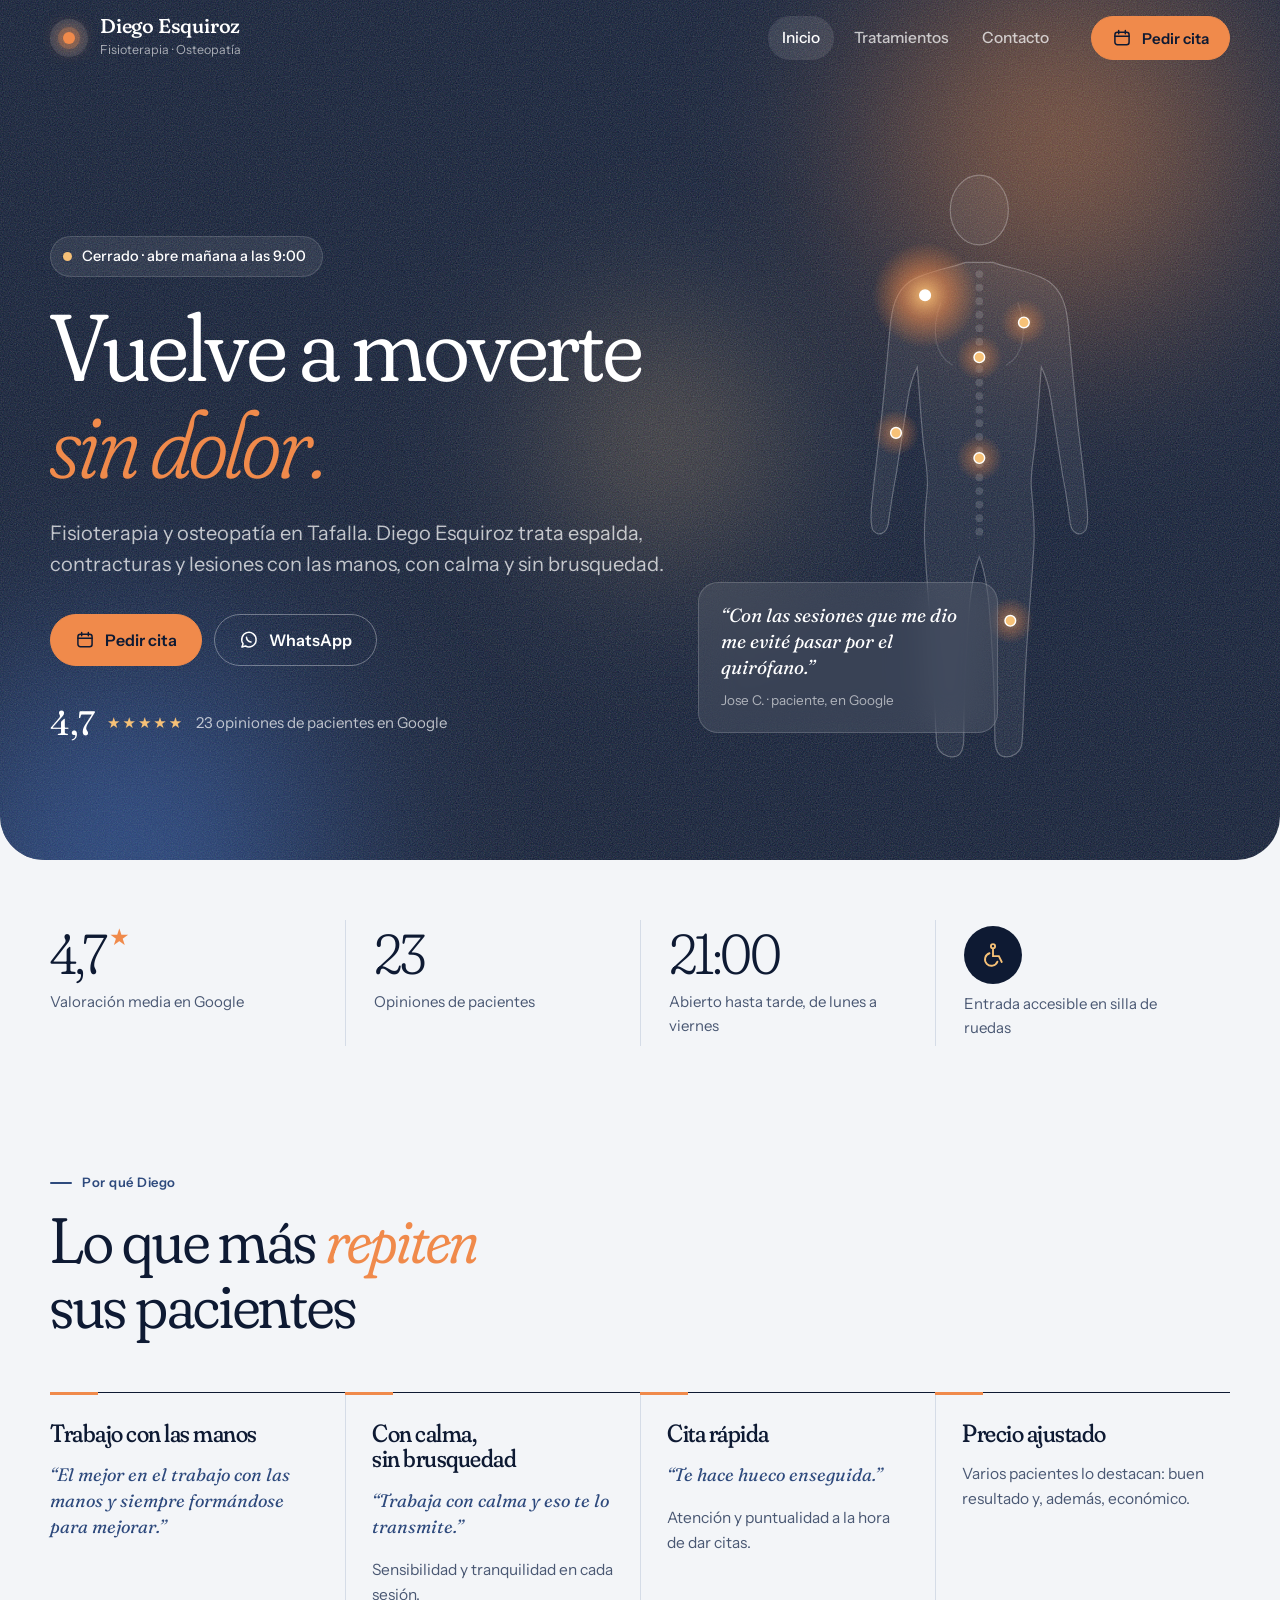
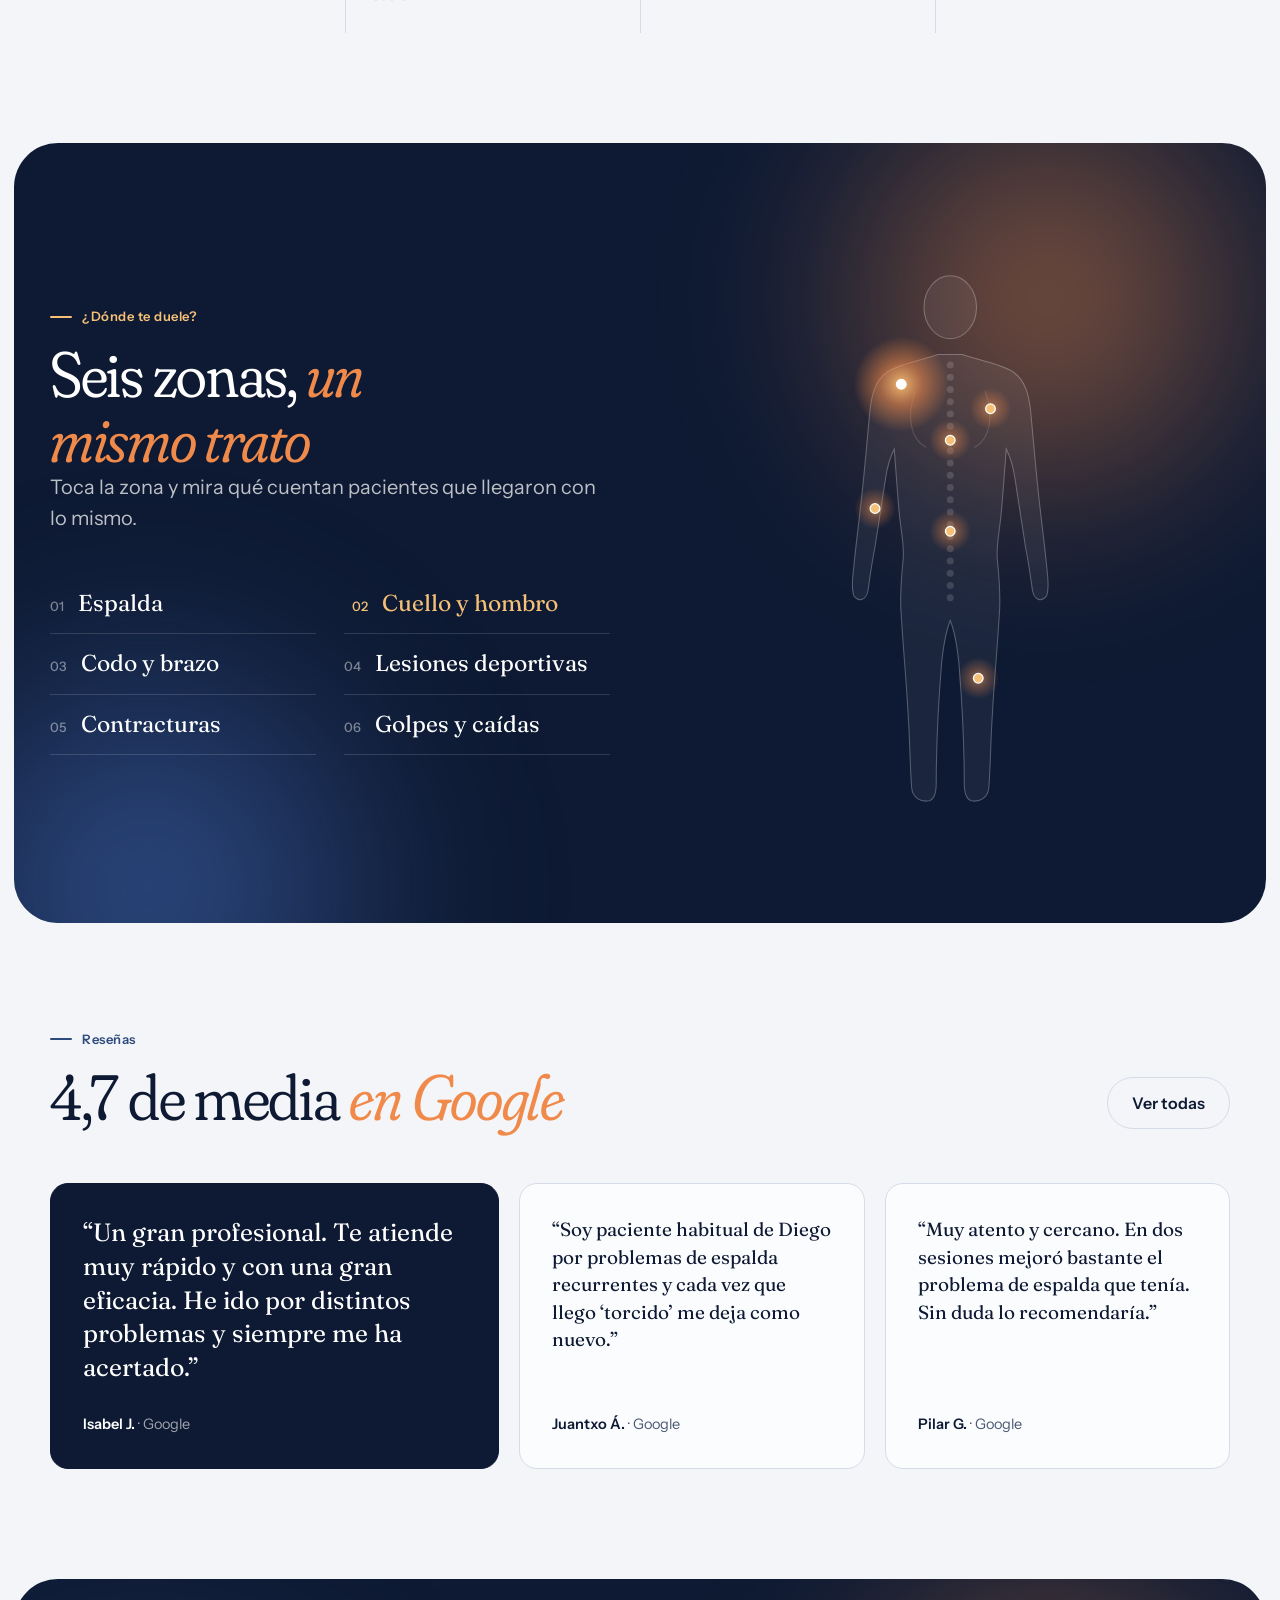
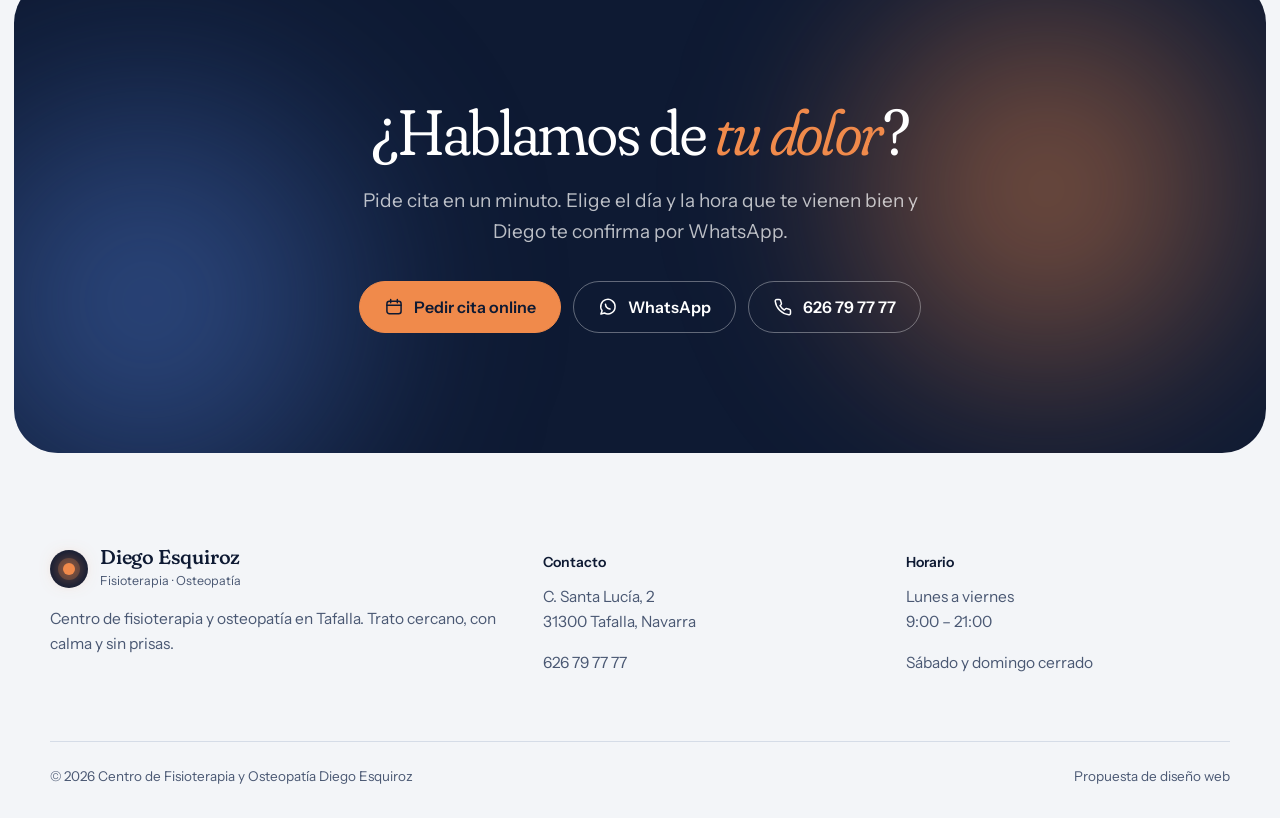
==== commit b0b55d2c: "Rediseño visual completo: mapa del dolor, auras y nueva tipografía Co-Authored-By: Claude Opus 5.5 <" ====
--- a/index.html
+++ b/index.html
@@ -1,70 +1,83 @@
 <!doctype html><html lang="es"><head><meta charset="utf-8"><meta name="viewport" content="width=device-width,initial-scale=1">
-<title>Fisioterapia y Osteopatía Diego Esquiroz · Tafalla</title><meta name="description" content="Centro de fisioterapia y osteopatía en Tafalla. Espalda, contracturas, lesiones deportivas. 4,7 en Google. Pide cita: 626 79 77 77.">
-<meta property="og:type" content="website"><meta property="og:locale" content="es_ES"><meta property="og:title" content="Fisioterapia y Osteopatía Diego Esquiroz · Tafalla"><meta property="og:description" content="Centro de fisioterapia y osteopatía en Tafalla. Espalda, contracturas, lesiones deportivas. 4,7 en Google. Pide cita: 626 79 77 77."><meta name="theme-color" content="#14302c">
-<script type="application/ld+json">{"@context": "https://schema.org", "@type": "Physiotherapy", "name": "Centro de Fisioterapia y Osteopatía Diego Esquiroz", "url": "https://miiguelcamus.github.io/fisio-esquiroz/", "telephone": "+34 626 79 77 77", "address": {"@type": "PostalAddress", "streetAddress": "C. Santa Lucía, 2", "postalCode": "31300", "addressLocality": "Tafalla", "addressRegion": "Navarra", "addressCountry": "ES"}, "geo": {"@type": "GeoCoordinates", "latitude": 42.5276876, "longitude": -1.6770875}, "hasMap": "https://www.google.com/maps/search/?api=1&query=Centro+de+Fisioterapia+y+Osteopatia+Diego+Esquiroz&query_place_id=ChIJyw93ah14Wg0RY7AECHz0mJ4", "openingHoursSpecification": [{"@type": "OpeningHoursSpecification", "dayOfWeek": ["Monday", "Tuesday", "Wednesday", "Thursday", "Friday"], "opens": "09:00", "closes": "21:00"}], "aggregateRating": {"@type": "AggregateRating", "ratingValue": "4.7", "reviewCount": "23"}}</script>
+<title>Fisioterapia y Osteopat&iacute;a Diego Esquiroz &middot; Tafalla</title><meta name="description" content="Fisioterapia y osteopat&iacute;a en Tafalla. Espalda, contracturas y lesiones tratadas con las manos, con calma y sin brusquedad. Abierto hasta las 21:00."><meta name="theme-color" content="#0E1A33">
+<meta property="og:title" content="Fisioterapia y Osteopat&iacute;a Diego Esquiroz &middot; Tafalla"><meta property="og:description" content="Fisioterapia y osteopat&iacute;a en Tafalla. Espalda, contracturas y lesiones tratadas con las manos, con calma y sin brusquedad. Abierto hasta las 21:00.">
 <link rel="preconnect" href="https://fonts.googleapis.com"><link rel="preconnect" href="https://fonts.gstatic.com" crossorigin>
-<link href="https://fonts.googleapis.com/css2?family=Instrument+Serif:ital@0;1&family=Manrope:wght@400;500;600;700;800&display=swap" rel="stylesheet">
-<link rel="stylesheet" href="styles.css?v=1794505972">
-<link rel="icon" href="data:image/svg+xml,%3Csvg xmlns='http://www.w3.org/2000/svg' viewBox='0 0 24 24'%3E%3Ccircle cx='12' cy='12' r='12' fill='%231f5c55'/%3E%3Cg fill='%23fff'%3E%3Crect x='9' y='4' width='6' height='2.6' rx='1.3'/%3E%3Crect x='8.5' y='8' width='7' height='2.6' rx='1.3'/%3E%3Crect x='8.2' y='12' width='7.6' height='2.6' rx='1.3'/%3E%3Crect x='8.5' y='16' width='7' height='2.6' rx='1.3'/%3E%3C/g%3E%3C/svg%3E">
+<link href="https://fonts.googleapis.com/css2?family=Fraunces:opsz,wght,SOFT@9..144,300..700,0..100&family=Instrument+Sans:wght@400..700&display=swap" rel="stylesheet"><link rel="stylesheet" href="styles.css?v=30">
+<link rel="icon" href="data:image/svg+xml,%3Csvg xmlns='http://www.w3.org/2000/svg' viewBox='0 0 32 32'%3E%3Ccircle cx='16' cy='16' r='16' fill='%230E1A33'/%3E%3Ccircle cx='16' cy='16' r='6' fill='%23F08A4B'/%3E%3C/svg%3E">
 </head><body>
 <header class="top"><div class="wrap tin">
-<a class="logo" href="index.html?v=1794505972" aria-label="Fisioterapia Diego Esquiroz, inicio"><span class="lm"><svg viewBox="0 0 24 24" aria-hidden="true"><g fill="currentColor"><rect x="8" y="2" width="8" height="3.2" rx="1.6"/><rect x="7.4" y="6.6" width="9.2" height="3.2" rx="1.6"/><rect x="7" y="11.2" width="10" height="3.2" rx="1.6"/><rect x="7.4" y="15.8" width="9.2" height="3.2" rx="1.6"/><path d="M9.5 20.4h5l-2.5 2.2z"/></g></svg></span><span><b>Diego Esquiroz</b><small>Fisioterapia · Osteopatía</small></span></a>
-<nav class="nav" aria-label="Principal"><a href="index.html?v=1794505972" aria-current=page>Inicio</a><a href="tratamientos.html?v=1794505972">Tratamientos</a><a href="contacto.html?v=1794505972">Contacto</a></nav>
-<a class="btn pri hcta" href="reservar.html?v=1794505972"><svg viewBox="0 0 24 24" aria-hidden="true"><path fill="none" stroke="currentColor" stroke-width="2" d="M4 6h16v14H4zM4 10h16M8 3v4M16 3v4"/></svg>Pedir cita</a>
-<button class="burger" aria-label="Abrir menú" aria-expanded="false" aria-controls="mm"><i></i><i></i></button>
+ <a class="logo" href="index.html?v=30"><span class="lm"><i></i></span><span><b>Diego Esquiroz</b><small>Fisioterapia &middot; Osteopat&iacute;a</small></span></a>
+ <nav class="nav" aria-label="Principal"><a href="index.html?v=30" class="on" aria-current="page">Inicio</a><a href="tratamientos.html?v=30">Tratamientos</a><a href="contacto.html?v=30">Contacto</a></nav>
+ <a class="btn pri hcta" href="reservar.html?v=30"><svg viewBox="0 0 24 24"><rect x="3.5" y="5" width="17" height="15" rx="3"/><path d="M8 3v4M16 3v4M3.5 10h17"/></svg> Pedir cita</a>
+ <button class="burger" aria-label="Abrir men&uacute;" aria-expanded="false"><i></i><i></i></button>
 </div></header>
-<div class="mmenu" id="mm" aria-hidden="true"><a class="ml" href="index.html?v=1794505972">Inicio</a><a class="ml" href="tratamientos.html?v=1794505972">Tratamientos</a><a class="ml" href="contacto.html?v=1794505972">Contacto</a>
-<a class="btn pri" href="reservar.html?v=1794505972"><svg viewBox="0 0 24 24" aria-hidden="true"><path fill="none" stroke="currentColor" stroke-width="2" d="M4 6h16v14H4zM4 10h16M8 3v4M16 3v4"/></svg>Pedir cita</a><a class="btn gh sw wa" href="https://wa.me/34626797777" target="_blank" rel="noopener"><svg viewBox="0 0 24 24" aria-hidden="true"><path fill="currentColor" d="M12 2a10 10 0 0 0-8.6 15.1L2 22l5-1.3A10 10 0 1 0 12 2zm0 18.2c-1.5 0-3-.4-4.3-1.2l-.3-.2-3 .8.8-2.9-.2-.3A8.2 8.2 0 1 1 12 20.2zm4.5-6.1c-.2-.1-1.5-.7-1.7-.8-.2-.1-.4-.1-.6.1l-.8 1c-.1.2-.3.2-.5.1a6.7 6.7 0 0 1-3.3-2.9c-.3-.4.2-.4.7-1.4.1-.2 0-.3 0-.4l-.8-1.8c-.2-.5-.4-.4-.6-.4h-.5a1 1 0 0 0-.7.3c-.2.3-.9.9-.9 2.2s1 2.6 1.1 2.7c.1.2 1.9 2.9 4.6 4 1.7.7 2.4.8 3.2.7.5-.1 1.5-.6 1.8-1.2.2-.6.2-1.1.1-1.2l-.5-.3z"/></svg>WhatsApp</a></div>
-<main><section class="hero"><div class="wrap hg">
-<div>
- <p class="badge" data-open><span class="dot"></span><span>Lunes a viernes · 9:00 – 21:00</span></p>
- <h1><span>Vuelve a moverte</span><span><i>sin dolor.</i></span></h1>
- <p class="lead">Fisioterapia y osteopatía en Tafalla. Diego Esquiroz trata espalda, contracturas y lesiones con las manos, con calma y sin brusquedad.</p>
- <div class="hb"><a class="btn pri" href="reservar.html?v=1794505972"><svg viewBox="0 0 24 24" aria-hidden="true"><path fill="none" stroke="currentColor" stroke-width="2" d="M4 6h16v14H4zM4 10h16M8 3v4M16 3v4"/></svg>Pedir cita</a><a class="btn gh sw wa" href="https://wa.me/34626797777" target="_blank" rel="noopener"><svg viewBox="0 0 24 24" aria-hidden="true"><path fill="currentColor" d="M12 2a10 10 0 0 0-8.6 15.1L2 22l5-1.3A10 10 0 1 0 12 2zm0 18.2c-1.5 0-3-.4-4.3-1.2l-.3-.2-3 .8.8-2.9-.2-.3A8.2 8.2 0 1 1 12 20.2zm4.5-6.1c-.2-.1-1.5-.7-1.7-.8-.2-.1-.4-.1-.6.1l-.8 1c-.1.2-.3.2-.5.1a6.7 6.7 0 0 1-3.3-2.9c-.3-.4.2-.4.7-1.4.1-.2 0-.3 0-.4l-.8-1.8c-.2-.5-.4-.4-.6-.4h-.5a1 1 0 0 0-.7.3c-.2.3-.9.9-.9 2.2s1 2.6 1.1 2.7c.1.2 1.9 2.9 4.6 4 1.7.7 2.4.8 3.2.7.5-.1 1.5-.6 1.8-1.2.2-.6.2-1.1.1-1.2l-.5-.3z"/></svg>WhatsApp</a></div>
- <a class="proof" href="#resenas" style="text-decoration:none"><b>4,7</b><span><span class="st" aria-label="5 de 5 estrellas"><svg viewBox="0 0 24 24" aria-hidden="true"><path fill="currentColor" d="m12 2.5 2.9 6 6.6.8-4.9 4.6 1.3 6.6L12 17.3l-5.9 3.2 1.3-6.6L2.5 9.3l6.6-.8z"/></svg><svg viewBox="0 0 24 24" aria-hidden="true"><path fill="currentColor" d="m12 2.5 2.9 6 6.6.8-4.9 4.6 1.3 6.6L12 17.3l-5.9 3.2 1.3-6.6L2.5 9.3l6.6-.8z"/></svg><svg viewBox="0 0 24 24" aria-hidden="true"><path fill="currentColor" d="m12 2.5 2.9 6 6.6.8-4.9 4.6 1.3 6.6L12 17.3l-5.9 3.2 1.3-6.6L2.5 9.3l6.6-.8z"/></svg><svg viewBox="0 0 24 24" aria-hidden="true"><path fill="currentColor" d="m12 2.5 2.9 6 6.6.8-4.9 4.6 1.3 6.6L12 17.3l-5.9 3.2 1.3-6.6L2.5 9.3l6.6-.8z"/></svg><svg viewBox="0 0 24 24" aria-hidden="true"><path fill="currentColor" d="m12 2.5 2.9 6 6.6.8-4.9 4.6 1.3 6.6L12 17.3l-5.9 3.2 1.3-6.6L2.5 9.3l6.6-.8z"/></svg></span><small>23 opiniones de pacientes en Google</small></span></a>
-</div>
-<div class="hv" aria-hidden="true">
- <div class="hvin"><div class="spine"><i style="width:52%;--x:0px;--r:0deg;animation-delay:0.00s"></i><i style="width:60%;--x:2px;--r:2deg;animation-delay:0.12s"></i><i style="width:66%;--x:4px;--r:3deg;animation-delay:0.24s"></i><i style="width:72%;--x:6px;--r:4deg;animation-delay:0.36s"></i><i style="width:78%;--x:7px;--r:4deg;animation-delay:0.48s"></i><i style="width:84%;--x:8px;--r:3deg;animation-delay:0.60s"></i><i style="width:88%;--x:8px;--r:2deg;animation-delay:0.72s"></i><i style="width:92%;--x:7px;--r:1deg;animation-delay:0.84s"></i><i style="width:96%;--x:5px;--r:-1deg;animation-delay:0.96s"></i><i style="width:98%;--x:3px;--r:-2deg;animation-delay:1.08s"></i><i style="width:100%;--x:1px;--r:-3deg;animation-delay:1.20s"></i><i style="width:100%;--x:-1px;--r:-3deg;animation-delay:1.32s"></i><i style="width:96%;--x:-2px;--r:-2deg;animation-delay:1.44s"></i><i style="width:86%;--x:-1px;--r:-1deg;animation-delay:1.56s"></i></div></div>
- <span class="hchip"><svg viewBox="0 0 24 24" aria-hidden="true"><g fill="none" stroke="currentColor" stroke-width="1.8" stroke-linecap="round"><circle cx="12" cy="12" r="9"/><path d="M12 7v5l3 2"/></g></svg><span><b>Hasta las 21:00</b><small>Lunes a viernes</small></span></span>
- <div class="hcard"><span class="qm">“</span><div><q>Con las sesiones que me dio me evité pasar por el quirófano.</q><small>Jose C., paciente · Google</small></div></div>
-</div>
-</div></section>
-<div class="strip" aria-hidden="true"><div class="stt"><span>Fisioterapia</span><span>Osteopatía</span><span>Espalda</span><span>Contracturas</span><span>Lesiones deportivas</span><span>Codo de tenista</span><span>Hombro</span><span>Tafalla</span><span>Fisioterapia</span><span>Osteopatía</span><span>Espalda</span><span>Contracturas</span><span>Lesiones deportivas</span><span>Codo de tenista</span><span>Hombro</span><span>Tafalla</span></div></div>
-<section class="facts"><div class="wrap fgd">
- <div class="fc rv"><b>4,7<sup>★</sup></b><span>Valoración media en Google</span></div>
- <div class="fc rv"><b>23</b><span>Opiniones de pacientes</span></div>
- <div class="fc rv"><b>21:00</b><span>Abierto hasta tarde, de lunes a viernes</span></div>
- <div class="fc rv"><b><svg viewBox="0 0 24 24" aria-hidden="true"><g fill="currentColor"><circle cx="11" cy="4" r="2"/><path d="M10 7h2v5h4.2l2.6 5.2-1.8.9-2-4.1H10z"/><path d="M8 10.3v2.3a4.5 4.5 0 1 0 6.4 5.3l1.8.9A6.5 6.5 0 1 1 8 10.3z"/></g></svg></b><span>Entrada accesible en silla de ruedas</span></div>
+<div class="mmenu" aria-hidden="true"><a class="ml" href="index.html?v=30">Inicio</a><a class="ml" href="tratamientos.html?v=30">Tratamientos</a><a class="ml" href="contacto.html?v=30">Contacto</a><a class="btn pri" href="reservar.html?v=30">Pedir cita</a><a class="btn gh sw wa" href="https://wa.me/34626797777" target="_blank" rel="noopener">WhatsApp</a></div>
+<main>
+<section class="hero"><div class="aura" aria-hidden="true"><i></i><i></i><i></i></div>
+ <div class="wrap hg">
+  <div class="htx">
+   <p class="estado rv" data-open><span class="dot"></span><span>Lunes a viernes &middot; 9:00 &ndash; 21:00</span></p>
+   <h1 class="rv">Vuelve a moverte <em>sin dolor.</em></h1>
+   <p class="lead rv">Fisioterapia y osteopat&iacute;a en Tafalla. Diego Esquiroz trata espalda, contracturas y lesiones con las manos, con calma y sin brusquedad.</p>
+   <div class="hb rv"><a class="btn calor" href="reservar.html?v=30"><svg viewBox="0 0 24 24"><rect x="3.5" y="5" width="17" height="15" rx="3"/><path d="M8 3v4M16 3v4M3.5 10h17"/></svg> Pedir cita</a><a class="btn claro sw wa" href="https://wa.me/34626797777" target="_blank" rel="noopener"><svg viewBox="0 0 24 24"><path d="M20.5 11.6a8.6 8.6 0 0 1-12.7 7.6L3.5 20.5l1.4-4.1A8.6 8.6 0 1 1 20.5 11.6z"/><path d="M9 8.8c.3 2.8 2.6 5.1 5.4 5.6"/></svg> WhatsApp</a></div>
+   <div class="nota rv"><b>4,7</b><span class="est">&#9733;&#9733;&#9733;&#9733;&#9733;</span><span>23 opiniones de pacientes en Google</span></div>
+  </div>
+  <div class="hfig rv"><svg class="fig late" viewBox="0 0 300 640" aria-hidden="true"><defs><radialGradient id="calor-late"><stop offset="0" stop-color="#F6C177" stop-opacity=".95"/><stop offset=".45" stop-color="#F08A4B" stop-opacity=".55"/><stop offset="1" stop-color="#F08A4B" stop-opacity="0"/></radialGradient></defs><ellipse class="cu" cx="150" cy="62" rx="30" ry="36"/><path class="cu" d="M136 116C120 122 92 126 78 136C64 146 60 162 58 182C55 214 52 250 48 286C45 312 42 336 40 356C39 368 36 382 40 392C46 400 54 396 56 386C58 372 60 356 64 336C68 310 72 284 76 258C78 244 82 232 86 224C88 250 90 280 92 300C94 320 98 336 96 352C94 372 92 392 94 414C96 450 100 490 102 530C104 560 104 590 106 612C107 622 116 628 126 626C132 624 134 616 134 606C134 570 136 520 140 470C142 450 146 430 150 420C154 430 158 450 160 470C164 520 166 570 166 606C166 616 168 624 174 626C184 628 193 622 194 612C196 590 196 560 198 530C200 490 204 450 206 414C208 392 206 372 204 352C202 336 206 320 208 300C210 280 212 250 214 224C218 232 222 244 224 258C228 284 232 310 236 336C240 356 242 372 244 386C246 396 254 400 260 392C264 382 261 368 260 356C258 336 255 312 252 286C248 250 245 214 242 182C240 162 236 146 222 136C208 126 180 122 164 116Z"/><path class="om" d="M110 158C100 186 104 212 122 222M190 158C200 186 196 212 178 222"/><g class="ve"><rect x="146" y="124" width="8" height="8" rx="4"/><rect x="146" y="138" width="8" height="8" rx="4"/><rect x="146" y="152" width="8" height="8" rx="4"/><rect x="146" y="166" width="8" height="8" rx="4"/><rect x="146" y="180" width="8" height="8" rx="4"/><rect x="146" y="194" width="8" height="8" rx="4"/><rect x="146" y="208" width="8" height="8" rx="4"/><rect x="146" y="222" width="8" height="8" rx="4"/><rect x="146" y="236" width="8" height="8" rx="4"/><rect x="146" y="250" width="8" height="8" rx="4"/><rect x="146" y="264" width="8" height="8" rx="4"/><rect x="146" y="278" width="8" height="8" rx="4"/><rect x="146" y="292" width="8" height="8" rx="4"/><rect x="146" y="306" width="8" height="8" rx="4"/><rect x="146" y="320" width="8" height="8" rx="4"/><rect x="146" y="334" width="8" height="8" rx="4"/><rect x="146" y="348" width="8" height="8" rx="4"/><rect x="146" y="362" width="8" height="8" rx="4"/><rect x="146" y="376" width="8" height="8" rx="4"/><rect x="146" y="390" width="8" height="8" rx="4"/></g><g class="hs" data-z="0" style="--i:0" transform="translate(150 318)"><circle class="halo" r="34" fill="url(#calor-late)"/><circle class="pt" r="5.5"/></g><g class="hs" data-z="1" style="--i:1" transform="translate(94 150)"><circle class="halo" r="34" fill="url(#calor-late)"/><circle class="pt" r="5.5"/></g><g class="hs" data-z="2" style="--i:2" transform="translate(64 292)"><circle class="halo" r="34" fill="url(#calor-late)"/><circle class="pt" r="5.5"/></g><g class="hs" data-z="3" style="--i:3" transform="translate(182 486)"><circle class="halo" r="34" fill="url(#calor-late)"/><circle class="pt" r="5.5"/></g><g class="hs" data-z="4" style="--i:4" transform="translate(196 178)"><circle class="halo" r="34" fill="url(#calor-late)"/><circle class="pt" r="5.5"/></g><g class="hs" data-z="5" style="--i:5" transform="translate(150 214)"><circle class="halo" r="34" fill="url(#calor-late)"/><circle class="pt" r="5.5"/></g></svg>
+   <figure class="cita"><blockquote>&ldquo;Con las sesiones que me dio me evit&eacute; pasar por el quir&oacute;fano.&rdquo;</blockquote><figcaption>Jose C. &middot; paciente, en Google</figcaption></figure>
+  </div>
+ </div>
+</section>
+
+<section class="datos"><div class="wrap dg">
+ <div class="rv"><b>4,7<sup>&#9733;</sup></b><span>Valoraci&oacute;n media en Google</span></div>
+ <div class="rv"><b>23</b><span>Opiniones de pacientes</span></div>
+ <div class="rv"><b>21:00</b><span>Abierto hasta tarde, de lunes a viernes</span></div>
+ <div class="rv"><i class="ico"><svg viewBox="0 0 24 24"><circle cx="12" cy="4.5" r="1.8"/><path d="M12 7v6h5l2.5 5M9 10.5a5.5 5.5 0 1 0 6.8 7.2"/></svg></i><span>Entrada accesible en silla de ruedas</span></div>
 </div></section>
 
 <section class="sec"><div class="wrap">
- <div class="sh rv"><p class="kick">Por qué Diego</p><h2>Lo que más <i>repiten</i> sus pacientes</h2></div>
- <div class="why">
-  <article class="wc rv"><span class="ic"><svg viewBox="0 0 24 24" aria-hidden="true"><path fill="none" stroke="currentColor" stroke-width="1.8" stroke-linecap="round" stroke-linejoin="round" d="M7 12V6.5a1.5 1.5 0 0 1 3 0V11m0-5.5V4.5a1.5 1.5 0 0 1 3 0V11m0-5a1.5 1.5 0 0 1 3 0v5m0-3a1.5 1.5 0 0 1 3 0v6a8 8 0 0 1-8 8h-.5a7 7 0 0 1-5.6-2.8L3.5 15a1.6 1.6 0 0 1 2.4-2.1L7 14"/></svg></span><h3>Trabajo con las manos</h3><p>“El mejor en el trabajo con las manos y siempre formándose para mejorar.”</p></article>
-  <article class="wc rv"><span class="ic"><svg viewBox="0 0 24 24" aria-hidden="true"><path fill="none" stroke="currentColor" stroke-width="1.8" stroke-linejoin="round" d="M12 3 5 6v5c0 4.5 3 8.3 7 10 4-1.7 7-5.5 7-10V6zm-3 9 2 2 4-4"/></svg></span><h3>Con calma, sin brusquedad</h3><p>“Trabaja con calma y eso te lo transmite.” Sensibilidad y tranquilidad en cada sesión.</p></article>
-  <article class="wc rv"><span class="ic"><svg viewBox="0 0 24 24" aria-hidden="true"><g fill="none" stroke="currentColor" stroke-width="1.8" stroke-linecap="round"><circle cx="12" cy="12" r="9"/><path d="M12 7v5l3 2"/></g></svg></span><h3>Cita rápida</h3><p>“Te hace hueco enseguida.” Atención y puntualidad a la hora de dar citas.</p></article>
-  <article class="wc rv"><span class="ic"><svg viewBox="0 0 24 24" aria-hidden="true"><g fill="none" stroke="currentColor" stroke-width="1.8" stroke-linecap="round"><circle cx="12" cy="12" r="9"/><path d="M15 9.2a3.6 3.6 0 1 0 0 5.6M7.5 11h5M7.5 13.4h5"/></g></svg></span><h3>Precio ajustado</h3><p>Varios pacientes lo destacan: buen resultado y, además, económico.</p></article>
+ <div class="sh"><p class="kick rv">Por qu&eacute; Diego</p><h2 class="rv">Lo que m&aacute;s <em>repiten</em> sus pacientes</h2></div>
+ <div class="pq">
+  <article class="rv"><h3>Trabajo con las manos</h3><p class="dicho">&ldquo;El mejor en el trabajo con las manos y siempre form&aacute;ndose para mejorar.&rdquo;</p></article>
+  <article class="rv"><h3>Con calma, sin brusquedad</h3><p class="dicho">&ldquo;Trabaja con calma y eso te lo transmite.&rdquo;</p><p>Sensibilidad y tranquilidad en cada sesi&oacute;n.</p></article>
+  <article class="rv"><h3>Cita r&aacute;pida</h3><p class="dicho">&ldquo;Te hace hueco enseguida.&rdquo;</p><p>Atenci&oacute;n y puntualidad a la hora de dar citas.</p></article>
+  <article class="rv"><h3>Precio ajustado</h3><p>Varios pacientes lo destacan: buen resultado y, adem&aacute;s, econ&oacute;mico.</p></article>
  </div>
 </div></section>
 
-<section class="sec gr" id="resenas"><div class="wrap">
- <div class="grb rv">
-  <div class="grh"><svg viewBox="0 0 24 24" aria-hidden="true" class="gl"><path fill="#4285F4" d="M22.5 12.3c0-.8-.1-1.5-.2-2.2H12v4.2h5.9a5 5 0 0 1-2.2 3.3v2.7h3.5c2.1-1.9 3.3-4.7 3.3-8z"/><path fill="#34A853" d="M12 23c3 0 5.5-1 7.2-2.7l-3.5-2.7c-1 .7-2.2 1-3.7 1-2.9 0-5.3-1.9-6.2-4.5H2.2v2.8A11 11 0 0 0 12 23z"/><path fill="#FBBC05" d="M5.8 14.1a6.6 6.6 0 0 1 0-4.2V7.1H2.2a11 11 0 0 0 0 9.8z"/><path fill="#EA4335" d="M12 5.4c1.6 0 3.1.6 4.2 1.7l3.1-3.1A11 11 0 0 0 2.2 7.1l3.6 2.8C6.7 7.3 9.1 5.4 12 5.4z"/></svg><div><b>4,7</b><span class="st" aria-label="5 de 5 estrellas"><svg viewBox="0 0 24 24" aria-hidden="true"><path fill="currentColor" d="m12 2.5 2.9 6 6.6.8-4.9 4.6 1.3 6.6L12 17.3l-5.9 3.2 1.3-6.6L2.5 9.3l6.6-.8z"/></svg><svg viewBox="0 0 24 24" aria-hidden="true"><path fill="currentColor" d="m12 2.5 2.9 6 6.6.8-4.9 4.6 1.3 6.6L12 17.3l-5.9 3.2 1.3-6.6L2.5 9.3l6.6-.8z"/></svg><svg viewBox="0 0 24 24" aria-hidden="true"><path fill="currentColor" d="m12 2.5 2.9 6 6.6.8-4.9 4.6 1.3 6.6L12 17.3l-5.9 3.2 1.3-6.6L2.5 9.3l6.6-.8z"/></svg><svg viewBox="0 0 24 24" aria-hidden="true"><path fill="currentColor" d="m12 2.5 2.9 6 6.6.8-4.9 4.6 1.3 6.6L12 17.3l-5.9 3.2 1.3-6.6L2.5 9.3l6.6-.8z"/></svg><svg viewBox="0 0 24 24" aria-hidden="true"><path fill="currentColor" d="m12 2.5 2.9 6 6.6.8-4.9 4.6 1.3 6.6L12 17.3l-5.9 3.2 1.3-6.6L2.5 9.3l6.6-.8z"/></svg></span><small>23 reseñas en Google</small></div></div>
-  <div class="grl"><figure class="grc"><blockquote>“Un gran profesional. Te atiende muy rápido y con una gran eficacia. He ido por distintos problemas y siempre me ha acertado.”</blockquote><figcaption>Isabel J. · <span class="st" aria-label="5 de 5 estrellas"><svg viewBox="0 0 24 24" aria-hidden="true"><path fill="currentColor" d="m12 2.5 2.9 6 6.6.8-4.9 4.6 1.3 6.6L12 17.3l-5.9 3.2 1.3-6.6L2.5 9.3l6.6-.8z"/></svg><svg viewBox="0 0 24 24" aria-hidden="true"><path fill="currentColor" d="m12 2.5 2.9 6 6.6.8-4.9 4.6 1.3 6.6L12 17.3l-5.9 3.2 1.3-6.6L2.5 9.3l6.6-.8z"/></svg><svg viewBox="0 0 24 24" aria-hidden="true"><path fill="currentColor" d="m12 2.5 2.9 6 6.6.8-4.9 4.6 1.3 6.6L12 17.3l-5.9 3.2 1.3-6.6L2.5 9.3l6.6-.8z"/></svg><svg viewBox="0 0 24 24" aria-hidden="true"><path fill="currentColor" d="m12 2.5 2.9 6 6.6.8-4.9 4.6 1.3 6.6L12 17.3l-5.9 3.2 1.3-6.6L2.5 9.3l6.6-.8z"/></svg><svg viewBox="0 0 24 24" aria-hidden="true"><path fill="currentColor" d="m12 2.5 2.9 6 6.6.8-4.9 4.6 1.3 6.6L12 17.3l-5.9 3.2 1.3-6.6L2.5 9.3l6.6-.8z"/></svg></span></figcaption></figure><figure class="grc"><blockquote>“Soy paciente habitual de Diego por problemas de espalda recurrentes y cada vez que llego “torcido” me deja como nuevo.”</blockquote><figcaption>Juantxo Á. · <span class="st" aria-label="5 de 5 estrellas"><svg viewBox="0 0 24 24" aria-hidden="true"><path fill="currentColor" d="m12 2.5 2.9 6 6.6.8-4.9 4.6 1.3 6.6L12 17.3l-5.9 3.2 1.3-6.6L2.5 9.3l6.6-.8z"/></svg><svg viewBox="0 0 24 24" aria-hidden="true"><path fill="currentColor" d="m12 2.5 2.9 6 6.6.8-4.9 4.6 1.3 6.6L12 17.3l-5.9 3.2 1.3-6.6L2.5 9.3l6.6-.8z"/></svg><svg viewBox="0 0 24 24" aria-hidden="true"><path fill="currentColor" d="m12 2.5 2.9 6 6.6.8-4.9 4.6 1.3 6.6L12 17.3l-5.9 3.2 1.3-6.6L2.5 9.3l6.6-.8z"/></svg><svg viewBox="0 0 24 24" aria-hidden="true"><path fill="currentColor" d="m12 2.5 2.9 6 6.6.8-4.9 4.6 1.3 6.6L12 17.3l-5.9 3.2 1.3-6.6L2.5 9.3l6.6-.8z"/></svg><svg viewBox="0 0 24 24" aria-hidden="true"><path fill="currentColor" d="m12 2.5 2.9 6 6.6.8-4.9 4.6 1.3 6.6L12 17.3l-5.9 3.2 1.3-6.6L2.5 9.3l6.6-.8z"/></svg></span></figcaption></figure><figure class="grc"><blockquote>“Muy atento y cercano. En dos sesiones mejoró bastante el problema de espalda que tenía. Sin duda lo recomendaría.”</blockquote><figcaption>Pilar G. · <span class="st" aria-label="5 de 5 estrellas"><svg viewBox="0 0 24 24" aria-hidden="true"><path fill="currentColor" d="m12 2.5 2.9 6 6.6.8-4.9 4.6 1.3 6.6L12 17.3l-5.9 3.2 1.3-6.6L2.5 9.3l6.6-.8z"/></svg><svg viewBox="0 0 24 24" aria-hidden="true"><path fill="currentColor" d="m12 2.5 2.9 6 6.6.8-4.9 4.6 1.3 6.6L12 17.3l-5.9 3.2 1.3-6.6L2.5 9.3l6.6-.8z"/></svg><svg viewBox="0 0 24 24" aria-hidden="true"><path fill="currentColor" d="m12 2.5 2.9 6 6.6.8-4.9 4.6 1.3 6.6L12 17.3l-5.9 3.2 1.3-6.6L2.5 9.3l6.6-.8z"/></svg><svg viewBox="0 0 24 24" aria-hidden="true"><path fill="currentColor" d="m12 2.5 2.9 6 6.6.8-4.9 4.6 1.3 6.6L12 17.3l-5.9 3.2 1.3-6.6L2.5 9.3l6.6-.8z"/></svg><svg viewBox="0 0 24 24" aria-hidden="true"><path fill="currentColor" d="m12 2.5 2.9 6 6.6.8-4.9 4.6 1.3 6.6L12 17.3l-5.9 3.2 1.3-6.6L2.5 9.3l6.6-.8z"/></svg></span></figcaption></figure></div>
-  <div class="grf"><a class="btn gh" href="https://www.google.com/maps/search/?api=1&query=Centro+de+Fisioterapia+y+Osteopatia+Diego+Esquiroz&query_place_id=ChIJyw93ah14Wg0RY7AECHz0mJ4" target="_blank" rel="noopener">Ver todas las reseñas <svg viewBox="0 0 24 24" aria-hidden="true"><path fill="none" stroke="currentColor" stroke-width="2" stroke-linecap="round" d="M5 12h14M13 6l6 6-6 6"/></svg></a></div>
+<section class="mapa"><div class="aura" aria-hidden="true"><i></i><i></i></div><div class="wrap mg">
+ <div class="mtx">
+  <p class="kick rv">&iquest;D&oacute;nde te duele?</p>
+  <h2 class="rv">Seis zonas, <em>un mismo trato</em></h2>
+  <p class="lead rv">Toca la zona y mira qu&eacute; cuentan pacientes que llegaron con lo mismo.</p>
+  <ul class="zl"><li class="rv"><a href="tratamientos.html?v=30&amp;z=0"><span>01</span>Espalda</a></li><li class="rv"><a href="tratamientos.html?v=30&amp;z=1"><span>02</span>Cuello y hombro</a></li><li class="rv"><a href="tratamientos.html?v=30&amp;z=2"><span>03</span>Codo y brazo</a></li><li class="rv"><a href="tratamientos.html?v=30&amp;z=3"><span>04</span>Lesiones deportivas</a></li><li class="rv"><a href="tratamientos.html?v=30&amp;z=4"><span>05</span>Contracturas</a></li><li class="rv"><a href="tratamientos.html?v=30&amp;z=5"><span>06</span>Golpes y caídas</a></li></ul>
+ </div>
+ <div class="mfig rv"><svg class="fig mini" viewBox="0 0 300 640" aria-hidden="true"><defs><radialGradient id="calor-mini"><stop offset="0" stop-color="#F6C177" stop-opacity=".95"/><stop offset=".45" stop-color="#F08A4B" stop-opacity=".55"/><stop offset="1" stop-color="#F08A4B" stop-opacity="0"/></radialGradient></defs><ellipse class="cu" cx="150" cy="62" rx="30" ry="36"/><path class="cu" d="M136 116C120 122 92 126 78 136C64 146 60 162 58 182C55 214 52 250 48 286C45 312 42 336 40 356C39 368 36 382 40 392C46 400 54 396 56 386C58 372 60 356 64 336C68 310 72 284 76 258C78 244 82 232 86 224C88 250 90 280 92 300C94 320 98 336 96 352C94 372 92 392 94 414C96 450 100 490 102 530C104 560 104 590 106 612C107 622 116 628 126 626C132 624 134 616 134 606C134 570 136 520 140 470C142 450 146 430 150 420C154 430 158 450 160 470C164 520 166 570 166 606C166 616 168 624 174 626C184 628 193 622 194 612C196 590 196 560 198 530C200 490 204 450 206 414C208 392 206 372 204 352C202 336 206 320 208 300C210 280 212 250 214 224C218 232 222 244 224 258C228 284 232 310 236 336C240 356 242 372 244 386C246 396 254 400 260 392C264 382 261 368 260 356C258 336 255 312 252 286C248 250 245 214 242 182C240 162 236 146 222 136C208 126 180 122 164 116Z"/><path class="om" d="M110 158C100 186 104 212 122 222M190 158C200 186 196 212 178 222"/><g class="ve"><rect x="146" y="124" width="8" height="8" rx="4"/><rect x="146" y="138" width="8" height="8" rx="4"/><rect x="146" y="152" width="8" height="8" rx="4"/><rect x="146" y="166" width="8" height="8" rx="4"/><rect x="146" y="180" width="8" height="8" rx="4"/><rect x="146" y="194" width="8" height="8" rx="4"/><rect x="146" y="208" width="8" height="8" rx="4"/><rect x="146" y="222" width="8" height="8" rx="4"/><rect x="146" y="236" width="8" height="8" rx="4"/><rect x="146" y="250" width="8" height="8" rx="4"/><rect x="146" y="264" width="8" height="8" rx="4"/><rect x="146" y="278" width="8" height="8" rx="4"/><rect x="146" y="292" width="8" height="8" rx="4"/><rect x="146" y="306" width="8" height="8" rx="4"/><rect x="146" y="320" width="8" height="8" rx="4"/><rect x="146" y="334" width="8" height="8" rx="4"/><rect x="146" y="348" width="8" height="8" rx="4"/><rect x="146" y="362" width="8" height="8" rx="4"/><rect x="146" y="376" width="8" height="8" rx="4"/><rect x="146" y="390" width="8" height="8" rx="4"/></g><g class="hs" data-z="0" style="--i:0" transform="translate(150 318)"><circle class="halo" r="34" fill="url(#calor-mini)"/><circle class="pt" r="5.5"/></g><g class="hs" data-z="1" style="--i:1" transform="translate(94 150)"><circle class="halo" r="34" fill="url(#calor-mini)"/><circle class="pt" r="5.5"/></g><g class="hs" data-z="2" style="--i:2" transform="translate(64 292)"><circle class="halo" r="34" fill="url(#calor-mini)"/><circle class="pt" r="5.5"/></g><g class="hs" data-z="3" style="--i:3" transform="translate(182 486)"><circle class="halo" r="34" fill="url(#calor-mini)"/><circle class="pt" r="5.5"/></g><g class="hs" data-z="4" style="--i:4" transform="translate(196 178)"><circle class="halo" r="34" fill="url(#calor-mini)"/><circle class="pt" r="5.5"/></g><g class="hs" data-z="5" style="--i:5" transform="translate(150 214)"><circle class="halo" r="34" fill="url(#calor-mini)"/><circle class="pt" r="5.5"/></g></svg></div>
+</div></section>
+
+<section class="sec" id="resenas"><div class="wrap">
+ <div class="sh fila"><div><p class="kick rv">Rese&ntilde;as</p><h2 class="rv">4,7 de media <em>en Google</em></h2></div>
+  <a class="btn gh rv" href= + MAPS +  target="_blank" rel="noopener">Ver todas</a></div>
+ <div class="rs">
+  <figure class="r1 rv"><blockquote>&ldquo;Un gran profesional. Te atiende muy r&aacute;pido y con una gran eficacia. He ido por distintos problemas y siempre me ha acertado.&rdquo;</blockquote><figcaption><b>Isabel J.</b> &middot; Google</figcaption></figure>
+  <figure class="rv"><blockquote>&ldquo;Soy paciente habitual de Diego por problemas de espalda recurrentes y cada vez que llego &lsquo;torcido&rsquo; me deja como nuevo.&rdquo;</blockquote><figcaption><b>Juantxo &Aacute;.</b> &middot; Google</figcaption></figure>
+  <figure class="rv"><blockquote>&ldquo;Muy atento y cercano. En dos sesiones mejor&oacute; bastante el problema de espalda que ten&iacute;a. Sin duda lo recomendar&iacute;a.&rdquo;</blockquote><figcaption><b>Pilar G.</b> &middot; Google</figcaption></figure>
  </div>
 </div></section>
-<section class="cta"><div class="wrap"><div class="ci rv">
- <div><h2>¿Hablamos de <i>tu dolor</i>?</h2><p>Pide cita en un minuto. Elige el día y la hora que te vienen bien y Diego te confirma por WhatsApp.</p></div>
- <div class="cb"><a class="btn pri" href="reservar.html?v=1794505972"><svg viewBox="0 0 24 24" aria-hidden="true"><path fill="none" stroke="currentColor" stroke-width="2" d="M4 6h16v14H4zM4 10h16M8 3v4M16 3v4"/></svg>Pedir cita online</a><a class="btn gh sw wa" href="https://wa.me/34626797777" target="_blank" rel="noopener"><svg viewBox="0 0 24 24" aria-hidden="true"><path fill="currentColor" d="M12 2a10 10 0 0 0-8.6 15.1L2 22l5-1.3A10 10 0 1 0 12 2zm0 18.2c-1.5 0-3-.4-4.3-1.2l-.3-.2-3 .8.8-2.9-.2-.3A8.2 8.2 0 1 1 12 20.2zm4.5-6.1c-.2-.1-1.5-.7-1.7-.8-.2-.1-.4-.1-.6.1l-.8 1c-.1.2-.3.2-.5.1a6.7 6.7 0 0 1-3.3-2.9c-.3-.4.2-.4.7-1.4.1-.2 0-.3 0-.4l-.8-1.8c-.2-.5-.4-.4-.6-.4h-.5a1 1 0 0 0-.7.3c-.2.3-.9.9-.9 2.2s1 2.6 1.1 2.7c.1.2 1.9 2.9 4.6 4 1.7.7 2.4.8 3.2.7.5-.1 1.5-.6 1.8-1.2.2-.6.2-1.1.1-1.2l-.5-.3z"/></svg>WhatsApp</a><a class="btn gh sw tl" href="tel:+34626797777"><svg viewBox="0 0 24 24" aria-hidden="true"><path fill="currentColor" d="M6.6 10.8a15.1 15.1 0 0 0 6.6 6.6l2.2-2.2c.3-.3.7-.4 1-.2 1.1.4 2.3.6 3.6.6.6 0 1 .4 1 1V20c0 .6-.4 1-1 1A17 17 0 0 1 3 4c0-.6.4-1 1-1h3.5c.6 0 1 .4 1 1 0 1.3.2 2.5.6 3.6.1.3 0 .7-.2 1l-2.3 2.2z"/></svg>626 79 77 77</a></div>
-</div></div></section>
-</main>
-<footer class="ft"><div class="wrap fg">
-<div><a class="logo" href="index.html?v=1794505972"><span class="lm"><svg viewBox="0 0 24 24" aria-hidden="true"><g fill="currentColor"><rect x="8" y="2" width="8" height="3.2" rx="1.6"/><rect x="7.4" y="6.6" width="9.2" height="3.2" rx="1.6"/><rect x="7" y="11.2" width="10" height="3.2" rx="1.6"/><rect x="7.4" y="15.8" width="9.2" height="3.2" rx="1.6"/><path d="M9.5 20.4h5l-2.5 2.2z"/></g></svg></span><span><b>Diego Esquiroz</b><small>Fisioterapia · Osteopatía</small></span></a>
-<p class="fd">Centro de fisioterapia y osteopatía en Tafalla. Trato cercano, con calma y sin prisas.</p>
-<div class="soc"><a class="sw wa" href="https://wa.me/34626797777" target="_blank" rel="noopener" aria-label="WhatsApp"><svg viewBox="0 0 24 24" aria-hidden="true"><path fill="currentColor" d="M12 2a10 10 0 0 0-8.6 15.1L2 22l5-1.3A10 10 0 1 0 12 2zm0 18.2c-1.5 0-3-.4-4.3-1.2l-.3-.2-3 .8.8-2.9-.2-.3A8.2 8.2 0 1 1 12 20.2zm4.5-6.1c-.2-.1-1.5-.7-1.7-.8-.2-.1-.4-.1-.6.1l-.8 1c-.1.2-.3.2-.5.1a6.7 6.7 0 0 1-3.3-2.9c-.3-.4.2-.4.7-1.4.1-.2 0-.3 0-.4l-.8-1.8c-.2-.5-.4-.4-.6-.4h-.5a1 1 0 0 0-.7.3c-.2.3-.9.9-.9 2.2s1 2.6 1.1 2.7c.1.2 1.9 2.9 4.6 4 1.7.7 2.4.8 3.2.7.5-.1 1.5-.6 1.8-1.2.2-.6.2-1.1.1-1.2l-.5-.3z"/></svg></a><a class="sw tl" href="tel:+34626797777" aria-label="Llamar"><svg viewBox="0 0 24 24" aria-hidden="true"><path fill="currentColor" d="M6.6 10.8a15.1 15.1 0 0 0 6.6 6.6l2.2-2.2c.3-.3.7-.4 1-.2 1.1.4 2.3.6 3.6.6.6 0 1 .4 1 1V20c0 .6-.4 1-1 1A17 17 0 0 1 3 4c0-.6.4-1 1-1h3.5c.6 0 1 .4 1 1 0 1.3.2 2.5.6 3.6.1.3 0 .7-.2 1l-2.3 2.2z"/></svg></a><a class="sw mp" href="https://www.google.com/maps/search/?api=1&query=Centro+de+Fisioterapia+y+Osteopatia+Diego+Esquiroz&query_place_id=ChIJyw93ah14Wg0RY7AECHz0mJ4" target="_blank" rel="noopener" aria-label="Google Maps"><svg viewBox="0 0 24 24" aria-hidden="true"><path fill="currentColor" d="M12 2a7 7 0 0 0-7 7c0 5.2 7 13 7 13s7-7.8 7-13a7 7 0 0 0-7-7zm0 9.5A2.5 2.5 0 1 1 12 6.5a2.5 2.5 0 0 1 0 5z"/></svg></a></div></div>
-<div><h4>Contacto</h4><p>C. Santa Lucía, 2<br>31300 Tafalla, Navarra</p><p style="margin-top:10px"><a href="tel:+34626797777">626 79 77 77</a></p></div>
-<div><h4>Horario</h4><p>Lunes a viernes<br>9:00 – 21:00</p><p style="margin-top:10px;color:var(--mut)">Sábado y domingo cerrado</p></div>
-</div><div class="wrap fb"><span>© 2026 Centro de Fisioterapia y Osteopatía Diego Esquiroz</span><span>Propuesta de diseño web</span></div></footer>
-<script>window.DE_HOURS=[["9:00", "21:00"], ["9:00", "21:00"], ["9:00", "21:00"], ["9:00", "21:00"], ["9:00", "21:00"], null, null];window.DE_WA="https://wa.me/34626797777";</script>
-<script src="app.js?v=1794505972"></script></body></html>+
+<section class="cierre"><div class="aura" aria-hidden="true"><i></i><i></i></div><div class="wrap ci">
+ <h2 class="rv">&iquest;Hablamos de <em>tu dolor</em>?</h2>
+ <p class="rv">Pide cita en un minuto. Elige el d&iacute;a y la hora que te vienen bien y Diego te confirma por WhatsApp.</p>
+ <div class="hb rv"><a class="btn calor" href="reservar.html?v=30"><svg viewBox="0 0 24 24"><rect x="3.5" y="5" width="17" height="15" rx="3"/><path d="M8 3v4M16 3v4M3.5 10h17"/></svg> Pedir cita online</a><a class="btn claro sw wa" href="https://wa.me/34626797777" target="_blank" rel="noopener"><svg viewBox="0 0 24 24"><path d="M20.5 11.6a8.6 8.6 0 0 1-12.7 7.6L3.5 20.5l1.4-4.1A8.6 8.6 0 1 1 20.5 11.6z"/><path d="M9 8.8c.3 2.8 2.6 5.1 5.4 5.6"/></svg> WhatsApp</a><a class="btn claro sw tl" href="tel:+34626797777"><svg viewBox="0 0 24 24"><path d="M21 16.6v2.8a1.9 1.9 0 0 1-2.1 1.9A18.6 18.6 0 0 1 2.7 5.1 1.9 1.9 0 0 1 4.6 3h2.8a1.9 1.9 0 0 1 1.9 1.6c.1.9.4 1.8.7 2.6a1.9 1.9 0 0 1-.4 2L8.4 10.4a15 15 0 0 0 5.2 5.2l1.2-1.2a1.9 1.9 0 0 1 2-.4c.8.3 1.7.6 2.6.7a1.9 1.9 0 0 1 1.6 1.9z"/></svg> 626 79 77 77</a></div>
+</div></section></main>
+<footer class="pie"><div class="wrap">
+ <div class="fg">
+  <div><a class="logo claro" href="index.html?v=30"><span class="lm"><i></i></span><span><b>Diego Esquiroz</b><small>Fisioterapia &middot; Osteopat&iacute;a</small></span></a>
+   <p>Centro de fisioterapia y osteopat&iacute;a en Tafalla. Trato cercano, con calma y sin prisas.</p></div>
+  <div><h4>Contacto</h4><p><a href="https://maps.google.com/?q=Centro+de+Fisioterapia+y+Osteopatia+Diego+Esquiroz+Tafalla" target="_blank" rel="noopener">C. Santa Luc&iacute;a, 2<br>31300 Tafalla, Navarra</a></p><p><a href="tel:+34626797777">626 79 77 77</a></p></div>
+  <div><h4>Horario</h4><p>Lunes a viernes<br>9:00 &ndash; 21:00</p><p class="mu">S&aacute;bado y domingo cerrado</p></div>
+ </div>
+ <div class="fb"><span>&copy; 2026 Centro de Fisioterapia y Osteopat&iacute;a Diego Esquiroz</span><span>Propuesta de dise&ntilde;o web</span></div>
+</div></footer>
+<script>window.DE_HOURS=[["9:00", "21:00"], ["9:00", "21:00"], ["9:00", "21:00"], ["9:00", "21:00"], ["9:00", "21:00"], null, null];window.DE_WA="https://wa.me/34626797777";window.DE_ZONES=[{"t": "Espalda", "h": "Lumbalgia, dorsalgia y espalda que se “tuerce”", "p": "Dolor lumbar, dorsal o de espalda que vuelve cada cierto tiempo. Se valora de dónde viene y se trata con terapia manual para que puedas volver a moverte con normalidad.", "q": "Llegué con una dorsalgia de más de un mes de evolución que prácticamente no me podía mantener erguida ni sentada. En 2 sesiones he mejorado muchísimo.", "a": "Belén T., en Google", "x": 150, "y": 318}, {"t": "Cuello y hombro", "h": "Hombro, cervicales y molestias que suben", "p": "Dolor de hombro, rigidez de cuello o molestias que irradian. También después de accidentes o sobrecargas.", "q": "Me trató después de un accidente de moto y el hombro quedó nuevo.", "a": "Javier G., en Google", "x": 94, "y": 150}, {"t": "Codo y brazo", "h": "Codo de tenista y tendinopatías", "p": "Molestias de codo y antebrazo por esfuerzo repetido, trabajo o deporte. Tratamiento con sensibilidad, sin brusquedad.", "q": "Tuve codo de tenista. En pocas sesiones Diego me lo curó con la misma técnica, pero con sensibilidad y tranquilidad.", "a": "Belén J., en Google", "x": 64, "y": 292}, {"t": "Lesiones deportivas", "h": "Roturas, esguinces y vuelta a la actividad", "p": "Roturas musculares, esguinces y sobrecargas del deporte. Con consejos para prevenir que la lesión vuelva.", "q": "Las tres lesiones que he tenido me las ha apañado muy rápido (rotura isquio, esguince tobillo y lumbalgia).", "a": "Iñaki O., en Google", "x": 182, "y": 486}, {"t": "Contracturas", "h": "Tensión muscular y sobrecargas", "p": "Contracturas por postura, trabajo o estrés. Muchos pacientes vienen de forma periódica para mantenerse bien.", "q": "Siempre me soluciona mis contracturas. Te atiende rápido y muy recomendable.", "a": "Consuelo R., en Google", "x": 196, "y": 178}, {"t": "Golpes y caídas", "h": "Después de un golpe o un accidente", "p": "Dolor tras una caída, un golpe o un accidente, cuando la molestia no termina de irse sola.", "q": "Me caí por unas escaleras y me di un buen golpetazo en la parte superior de la espalda. Varias sesiones después… 0 dolor.", "a": "M.ª Teresa M., en Google", "x": 150, "y": 214}];</script>
+<script src="app.js?v=30"></script></body></html>
--- a/styles.css
+++ b/styles.css
@@ -1,312 +1,369 @@
-:root{--ink:#14302c;--ink2:#2f4a45;--mut:#667a75;--bg:#f6f1e8;--bg2:#ece5d7;--card:#fffdf8;--line:#e2d9c8;--teal:#1f5c55;--teal2:#d7e6e1;--clay:#c4683f;--clay2:#f6e2d6;--wa:#25d366;--r:22px;--ease:cubic-bezier(.2,.7,.2,1)}
-*{box-sizing:border-box;margin:0;padding:0}
-html{scroll-behavior:smooth}
-body{font-family:"Manrope",system-ui,sans-serif;color:var(--ink);background:var(--bg);line-height:1.6;font-size:16.5px;-webkit-font-smoothing:antialiased;overflow-x:hidden}
+:root{
+ --noche:#0E1A33;--noche2:#16264A;--indigo:#2E4A7D;--niebla:#DCE3EE;--papel:#F3F5F8;--blanco:#FBFCFE;
+ --tinta:#0E1A33;--tinta2:#4A5873;--linea:#D5DCE7;
+ --calor:#F08A4B;--ambar:#F6C177;--calor-osc:#C9622A;
+ --serif:"Fraunces",Georgia,serif;--sans:"Instrument Sans",system-ui,sans-serif;
+ --r:18px;--ease:cubic-bezier(.2,.7,.2,1)
+}
+*,*::before,*::after{box-sizing:border-box}
+html{scroll-behavior:smooth;-webkit-text-size-adjust:100%}
+body{margin:0;font:400 17px/1.6 var(--sans);color:var(--tinta);background:var(--papel);-webkit-font-smoothing:antialiased}
 img,svg{display:block;max-width:100%}
 a{color:inherit}
-h1,h2,h3,.serif{font-family:"Instrument Serif",Georgia,serif;font-weight:400;letter-spacing:-.01em;line-height:1.05}
-h1{font-size:clamp(46px,7.2vw,96px)}
-h2{font-size:clamp(36px,4.8vw,62px)}
-h3{font-size:27px;line-height:1.15}
-h1 i,h2 i{color:var(--clay)}
+h1,h2,h3{font-family:var(--serif);font-weight:400;font-variation-settings:"SOFT" 100,"opsz" 144;letter-spacing:-.02em;line-height:1.02;margin:0;text-wrap:balance}
+h1 em,h2 em{font-style:italic;color:var(--calor)}
+p{margin:0 0 1em}
 .wrap{width:min(1180px,100% - 40px);margin-inline:auto}
-.kick{display:inline-flex;align-items:center;gap:10px;font-size:12.5px;font-weight:700;letter-spacing:.18em;text-transform:uppercase;color:var(--teal);margin-bottom:18px}
-.kick::before{content:"";width:26px;height:2px;background:var(--clay)}
-.lead{font-size:clamp(17px,1.6vw,19.5px);color:var(--ink2);max-width:560px}
-.btn{display:inline-flex;align-items:center;gap:10px;padding:15px 24px;border-radius:99px;font-weight:700;font-size:15.5px;text-decoration:none;border:0;cursor:pointer;font-family:inherit;transition:transform .25s var(--ease),background .25s,color .25s,box-shadow .25s}
-.btn svg{width:19px;height:19px}
+.mu{color:var(--tinta2)}
+.sm{font-size:14px}
+.kick{font:600 13px/1 var(--sans);letter-spacing:.04em;color:var(--indigo);margin:0 0 18px;display:flex;align-items:center;gap:10px}
+.kick::before{content:"";width:22px;height:2px;border-radius:2px;background:currentColor}
+.lead{font-size:clamp(17px,1.6vw,20px);line-height:1.55;max-width:34em;color:var(--tinta2)}
+:focus-visible{outline:2px solid var(--calor);outline-offset:3px;border-radius:6px}
+
+/* ---------- botones */
+.btn{--bg:var(--noche);--fg:#fff;display:inline-flex;align-items:center;justify-content:center;gap:10px;height:52px;padding:0 24px;border-radius:999px;border:1.5px solid var(--bg);background:var(--bg);color:var(--fg);font:600 16px/1 var(--sans);text-decoration:none;cursor:pointer;transition:background .25s,color .25s,border-color .25s,transform .2s var(--ease)}
+.btn svg{width:20px;height:20px;fill:none;stroke:currentColor;stroke-width:1.8;stroke-linecap:round;stroke-linejoin:round}
 .btn:active{transform:scale(.97)}
-.pri{background:var(--ink);color:#fff}
-.pri:hover{background:var(--teal);transform:translateY(-2px)}
-.gh{background:transparent;color:var(--ink);box-shadow:inset 0 0 0 1.5px var(--ink)}
-.gh:hover{background:var(--ink);color:#fff}
-.sw.wa:hover{background:var(--wa)!important;color:#fff!important;box-shadow:none}
-.sw.tl:hover{background:var(--teal)!important;color:#fff!important;box-shadow:none}
-.sw.mp:hover{background:#ea4335!important;color:#fff!important;box-shadow:none}
-:focus-visible{outline:2px solid var(--clay);outline-offset:3px}
-
-/* header */
-.top{position:sticky;top:0;z-index:50;background:rgba(246,241,232,.82);backdrop-filter:blur(14px);border-bottom:1px solid transparent;transition:border-color .3s}
-.top.sc{border-color:var(--line)}
-.tin{display:flex;align-items:center;justify-content:space-between;gap:20px;height:78px}
-.logo{display:flex;align-items:center;gap:12px;text-decoration:none}
-.lm{width:44px;height:44px;border-radius:50%;background:var(--teal);color:#fff;display:grid;place-items:center;flex:none}
-.lm svg{width:24px;height:24px}
-.logo b{display:block;font-family:"Instrument Serif",serif;font-weight:400;font-size:23px;line-height:1}
-.logo small{display:block;font-size:11.5px;letter-spacing:.14em;text-transform:uppercase;color:var(--mut);margin-top:3px}
-.nav{display:flex;gap:6px}
-.nav a{text-decoration:none;font-weight:600;font-size:15px;padding:9px 15px;border-radius:99px;transition:background .2s}
-.nav a:hover{background:var(--bg2)}
-.hcta{padding:12px 20px;font-size:14.5px}
-.burger{display:none;width:46px;height:46px;border-radius:50%;border:0;background:var(--ink);cursor:pointer;position:relative}
-.burger i{position:absolute;left:14px;right:14px;height:2px;background:#fff;transition:transform .3s var(--ease)}
-.burger i:first-child{top:19px}.burger i:last-child{top:26px}
-.burger[aria-expanded=true] i:first-child{transform:translateY(3.5px) rotate(45deg)}
-.burger[aria-expanded=true] i:last-child{transform:translateY(-3.5px) rotate(-45deg)}
-.mmenu{position:fixed;inset:78px 0 0;z-index:49;background:var(--bg);padding:30px 20px;display:flex;flex-direction:column;gap:8px;opacity:0;visibility:hidden;transform:translateY(-10px);transition:.3s var(--ease)}
+.btn.pri:hover{--bg:var(--indigo)}
+.btn.calor{--bg:var(--calor);--fg:var(--noche)}
+.btn.calor:hover{--bg:var(--ambar)}
+.btn.claro{--bg:transparent;--fg:#fff;border-color:rgba(255,255,255,.35)}
+.btn.gh{--bg:transparent;--fg:var(--tinta);border-color:var(--linea)}
+.btn.full{width:100%}
+.btn:disabled{opacity:.4;cursor:not-allowed;transform:none}
+/* relleno del color de marca al pasar */
+.sw.wa:hover{--bg:#25D366;--fg:#fff;border-color:#25D366}
+.sw.tl:hover{--bg:var(--indigo);--fg:#fff;border-color:var(--indigo)}
+.sw.mp:hover{--bg:#4285F4;--fg:#fff;border-color:#4285F4}
+
+/* ---------- cabecera */
+.top{position:sticky;top:0;z-index:50;transition:background .3s,box-shadow .3s,backdrop-filter .3s}
+.top.sc{background:rgba(243,245,248,.82);backdrop-filter:blur(14px) saturate(1.4);-webkit-backdrop-filter:blur(14px) saturate(1.4);box-shadow:0 1px 0 var(--linea)}
+.tin{display:flex;align-items:center;gap:28px;height:76px}
+.logo{display:flex;align-items:center;gap:12px;text-decoration:none;color:var(--tinta)}
+.logo b{display:block;font:500 20px/1 var(--serif);font-variation-settings:"SOFT" 100;letter-spacing:-.01em}
+.logo small{display:block;font-size:12.5px;color:var(--tinta2);margin-top:4px}
+.lm{width:38px;height:38px;border-radius:50%;background:var(--noche);display:grid;place-items:center;flex:none}
+.lm i{width:12px;height:12px;border-radius:50%;background:var(--calor);box-shadow:0 0 0 5px rgba(240,138,75,.25),0 0 18px 4px rgba(240,138,75,.7)}
+.logo.claro{color:#fff}.logo.claro small{color:rgba(255,255,255,.6)}.logo.claro .lm{background:rgba(255,255,255,.08)}
+.nav{display:flex;gap:6px;margin-left:auto}
+.nav a{padding:10px 14px;border-radius:999px;text-decoration:none;font-weight:500;font-size:15.5px;color:var(--tinta2);transition:color .2s,background .2s}
+.nav a:hover{color:var(--tinta);background:rgba(14,26,51,.05)}
+.nav a.on{color:var(--tinta);background:rgba(14,26,51,.07)}
+.hcta{height:44px;padding:0 20px;font-size:15px}
+.burger{display:none;margin-left:auto;width:46px;height:46px;border-radius:50%;border:1.5px solid var(--linea);background:transparent;cursor:pointer;flex-direction:column;align-items:center;justify-content:center;gap:6px}
+.burger i{width:18px;height:1.8px;background:var(--tinta);border-radius:2px;transition:transform .3s}
+.burger[aria-expanded=true] i:first-child{transform:translateY(3.9px) rotate(45deg)}
+.burger[aria-expanded=true] i:last-child{transform:translateY(-3.9px) rotate(-45deg)}
+.mmenu{position:fixed;inset:76px 0 0;z-index:49;background:var(--papel);padding:24px 20px;display:flex;flex-direction:column;gap:6px;opacity:0;visibility:hidden;transform:translateY(-8px);transition:.3s var(--ease)}
 .mmenu.on{opacity:1;visibility:visible;transform:none}
-.mmenu a.ml{font-family:"Instrument Serif",serif;font-size:40px;text-decoration:none;padding:6px 0;border-bottom:1px solid var(--line)}
-.mmenu .btn{margin-top:18px;justify-content:center}
-
-/* hero */
-.hero{padding:70px 0 60px;position:relative}
-.hg{display:grid;grid-template-columns:1.15fr .85fr;gap:50px;align-items:center}
-.badge{display:inline-flex;align-items:center;gap:9px;padding:8px 14px 8px 10px;border-radius:99px;background:var(--card);border:1px solid var(--line);font-size:14px;font-weight:600;margin-bottom:26px}
-.badge .dot{width:9px;height:9px;border-radius:50%;background:#2fa36b;box-shadow:0 0 0 4px rgba(47,163,107,.18)}
-.badge.cl .dot{background:#b9473a;box-shadow:0 0 0 4px rgba(185,71,58,.15)}
-.hero h1{margin-bottom:26px}
-.hero h1 span{display:block}
+.mmenu .ml{font:400 34px/1.2 var(--serif);text-decoration:none;padding:10px 0;border-bottom:1px solid var(--linea)}
+.mmenu .btn{margin-top:14px}
+.mmenu .btn.gh.wa{--fg:var(--tinta)}
+
+/* ---------- auras: capas de luz difusa que derivan */
+.aura{position:absolute;inset:0;overflow:hidden;pointer-events:none;z-index:0}
+.aura::after{content:"";position:absolute;inset:0;opacity:.5;mix-blend-mode:overlay;background-image:url("data:image/svg+xml,%3Csvg xmlns='http://www.w3.org/2000/svg' width='180' height='180'%3E%3Cfilter id='n'%3E%3CfeTurbulence type='fractalNoise' baseFrequency='.85' numOctaves='3' stitchTiles='stitch'/%3E%3C/filter%3E%3Crect width='100%25' height='100%25' filter='url(%23n)' opacity='.55'/%3E%3C/svg%3E")}
+.aura i{position:absolute;border-radius:50%;filter:blur(70px);will-change:transform}
+.aura i:nth-child(1){width:46vw;height:46vw;max-width:640px;max-height:640px;right:-6%;top:-18%;background:radial-gradient(circle,rgba(240,138,75,.55),rgba(240,138,75,0) 68%);animation:deriva1 22s ease-in-out infinite alternate}
+.aura i:nth-child(2){width:52vw;height:52vw;max-width:720px;max-height:720px;left:-16%;bottom:-38%;background:radial-gradient(circle,rgba(62,98,170,.75),rgba(62,98,170,0) 66%);animation:deriva2 28s ease-in-out infinite alternate}
+.aura i:nth-child(3){width:28vw;height:28vw;max-width:400px;max-height:400px;left:38%;top:30%;background:radial-gradient(circle,rgba(246,193,119,.32),rgba(246,193,119,0) 70%);animation:deriva3 18s ease-in-out infinite alternate}
+@keyframes deriva1{to{transform:translate(-9%,14%) scale(1.12)}}
+@keyframes deriva2{to{transform:translate(12%,-10%) scale(1.08)}}
+@keyframes deriva3{to{transform:translate(-30%,20%) scale(.9)}}
+
+/* ---------- secciones oscuras */
+.hero,.ph,.mapa,.cierre,.noche{position:relative;background:var(--noche);color:#fff;isolation:isolate}
+.hero .lead,.ph .lead,.mapa .lead,.cierre p{color:rgba(255,255,255,.72)}
+.hero .kick,.ph .kick,.mapa .kick,.noche .kick{color:var(--ambar)}
+.hero>.wrap,.ph>.wrap,.mapa>.wrap,.cierre>.wrap{position:relative;z-index:1}
+
+/* ---------- hero */
+.hero{margin-top:-76px;padding:150px 0 90px;overflow:hidden;border-radius:0 0 44px 44px}
+body:has(.hero) .top:not(.sc) .logo,body:has(.ph) .top:not(.sc) .logo{color:#fff}
+body:has(.hero) .top:not(.sc) .logo small,body:has(.ph) .top:not(.sc) .logo small{color:rgba(255,255,255,.6)}
+body:has(.hero) .top:not(.sc) .lm,body:has(.ph) .top:not(.sc) .lm{background:rgba(255,255,255,.1)}
+body:has(.hero) .top:not(.sc) .nav a,body:has(.ph) .top:not(.sc) .nav a{color:rgba(255,255,255,.72)}
+body:has(.hero) .top:not(.sc) .nav a:hover,body:has(.hero) .top:not(.sc) .nav a.on,body:has(.ph) .top:not(.sc) .nav a:hover,body:has(.ph) .top:not(.sc) .nav a.on{color:#fff;background:rgba(255,255,255,.1)}
+body:has(.hero) .top:not(.sc) .hcta,body:has(.ph) .top:not(.sc) .hcta{--bg:var(--calor);--fg:var(--noche)}
+body:has(.hero) .top:not(.sc) .burger,body:has(.ph) .top:not(.sc) .burger{border-color:rgba(255,255,255,.3)}
+body:has(.hero) .top:not(.sc) .burger i,body:has(.ph) .top:not(.sc) .burger i{background:#fff}
+.hg{display:grid;grid-template-columns:1.12fr .88fr;gap:40px;align-items:center}
+.hero h1{font-size:clamp(52px,7.4vw,108px);font-weight:350;margin:22px 0 26px}
+.hero h1 em{display:block;font-weight:300}
+.estado{display:inline-flex;align-items:center;gap:10px;padding:8px 16px 8px 12px;border-radius:999px;background:rgba(255,255,255,.08);border:1px solid rgba(255,255,255,.14);font-size:14.5px;font-weight:500;margin:0}
+.estado .dot{width:9px;height:9px;border-radius:50%;background:#4ADE80;box-shadow:0 0 0 0 rgba(74,222,128,.6);animation:latido 2s infinite}
+.estado.cl .dot{background:var(--ambar);animation:none}
+@keyframes latido{70%{box-shadow:0 0 0 9px rgba(74,222,128,0)}100%{box-shadow:0 0 0 0 rgba(74,222,128,0)}}
 .hb{display:flex;flex-wrap:wrap;gap:12px;margin-top:34px}
-.proof{display:flex;align-items:center;gap:16px;margin-top:38px;padding-top:26px;border-top:1px solid var(--line);max-width:520px}
-.proof b{font-family:"Instrument Serif",serif;font-weight:400;font-size:48px;line-height:1}
-.proof .st{display:flex;gap:2px;color:#e0a100}
-.proof .st svg{width:16px;height:16px}
-.proof small{display:block;color:var(--mut);font-size:14px}
-.hv{position:relative;aspect-ratio:4/5;border-radius:220px 220px 28px 28px;background:var(--teal);overflow:hidden;isolation:isolate}
-.hv::before{content:"";position:absolute;inset:0;background:radial-gradient(circle at 70% 18%,rgba(255,255,255,.18),transparent 45%),radial-gradient(circle at 20% 90%,rgba(196,104,63,.55),transparent 55%);z-index:-1}
-.spine{position:absolute;left:50%;top:9%;bottom:9%;width:110px;transform:translateX(-50%);display:flex;flex-direction:column;justify-content:space-between;align-items:center}
-.spine i{display:block;height:5.2%;border-radius:40%;background:#f6f1e8;opacity:.92;animation:vert 5s var(--ease) infinite;transform-origin:center}
-.spine i:nth-child(odd){background:#e9dccb}
-@keyframes vert{0%,100%{transform:translateX(0) rotate(0)}50%{transform:translateX(var(--x)) rotate(var(--r))}}
-.hcard{position:absolute;left:18px;right:18px;bottom:18px;background:rgba(255,253,248,.95);backdrop-filter:blur(10px);border-radius:20px;padding:18px 20px;display:flex;gap:14px;align-items:flex-start}
-.hcard q{font-family:"Instrument Serif",serif;font-size:21px;line-height:1.2;quotes:"“" "”"}
-.hcard small{display:block;margin-top:6px;color:var(--mut);font-size:13px}
-.hcard .qm{flex:none;width:36px;height:36px;border-radius:50%;background:var(--clay);color:#fff;display:grid;place-items:center;font:400 30px/1 "Instrument Serif",serif;padding-top:10px}
-.htag{position:absolute;top:22px;right:22px;background:var(--clay);color:#fff;font-size:12px;font-weight:700;letter-spacing:.12em;text-transform:uppercase;padding:8px 13px;border-radius:99px}
-
-/* strip */
-.strip{background:var(--ink);color:#f6f1e8;padding:22px 0;overflow:hidden}
-.stt{display:flex;gap:44px;width:max-content;animation:mq 34s linear infinite}
-.stt span{font-family:"Instrument Serif",serif;font-size:28px;white-space:nowrap;display:flex;align-items:center;gap:44px}
-.stt span::after{content:"";width:8px;height:8px;border-radius:50%;background:var(--clay)}
-@keyframes mq{to{transform:translateX(-50%)}}
-
+.nota{display:flex;align-items:center;gap:12px;margin-top:40px;font-size:15px;color:rgba(255,255,255,.7)}
+.nota b{font:400 34px/1 var(--serif);color:#fff}
+.est{color:var(--ambar);letter-spacing:2px;font-size:15px}
+.hfig{position:relative;height:min(620px,72vh);display:flex;justify-content:center}
+.hfig .fig{height:100%;width:auto}
+.cita{position:absolute;left:-6%;bottom:6%;max-width:300px;margin:0;padding:20px 22px;border-radius:20px;background:rgba(255,255,255,.09);border:1px solid rgba(255,255,255,.16);backdrop-filter:blur(18px);-webkit-backdrop-filter:blur(18px);animation:flota 7s ease-in-out infinite}
+.cita blockquote{margin:0 0 10px;font:italic 400 19px/1.35 var(--serif)}
+.cita figcaption{font-size:13.5px;color:rgba(255,255,255,.6)}
+@keyframes flota{50%{transform:translateY(-10px)}}
+
+/* ---------- figura del cuerpo */
+.fig{--cu:rgba(255,255,255,.055);--li:rgba(255,255,255,.28);--ve:rgba(255,255,255,.14);overflow:visible}
+.fig .cu{fill:var(--cu);stroke:var(--li);stroke-width:1.2}
+.fig .om{fill:none;stroke:var(--ve);stroke-width:1.2;stroke-linecap:round}
+.fig .ve rect{fill:var(--ve)}
+.fig .halo{transform-box:fill-box;transform-origin:center;opacity:.55;transform:scale(.7);transition:opacity .5s,transform .6s var(--ease)}
+.fig .pt{fill:var(--ambar);stroke:#fff;stroke-width:1.5;transition:r .3s}
+.fig.late .halo,.fig.mini .halo{animation:pulso 3.2s ease-in-out infinite;animation-delay:calc(var(--i)*-.55s)}
+@keyframes pulso{50%{opacity:.95;transform:scale(1.05)}}
+.fig .hs.on .halo{opacity:1;transform:scale(1.6);animation:none}
+.fig .hs.on .pt{fill:#fff}
+.fig.inter{--cu:#E6EBF3;--li:#9AA8C0;--ve:#C3CDDC}
+.fig.inter .hs{cursor:pointer;outline:none}
+.fig.inter .hs .halo{opacity:.35}
+.fig.inter .hs:hover .halo,.fig.inter .hs:focus-visible .halo{opacity:.8;transform:scale(1.1)}
+.fig.inter .hs.on .halo{opacity:1;transform:scale(1.6)}
+.fig.inter .pt{stroke:var(--noche)}
+.fig.inter .hs.on .pt{fill:var(--calor)}
+
+/* ---------- franja de datos */
+.datos{padding:60px 0 20px}
+.dg{display:grid;grid-template-columns:repeat(4,1fr);gap:0}
+.dg>div{padding:6px 28px;border-left:1px solid var(--linea);display:flex;flex-direction:column;gap:8px}
+.dg>div:first-child{border-left:0;padding-left:0}
+.dg b{font:300 clamp(40px,4.4vw,58px)/1 var(--serif);font-variation-settings:"SOFT" 100,"opsz" 144;letter-spacing:-.03em}
+.dg sup{font-size:.4em;color:var(--calor);vertical-align:top;margin-left:4px}
+.dg span{font-size:15px;color:var(--tinta2);max-width:16em}
+.dg .ico{display:grid;place-items:center;width:58px;height:58px;border-radius:50%;background:var(--noche)}
+.dg .ico svg{width:28px;height:28px;fill:none;stroke:var(--ambar);stroke-width:1.6;stroke-linecap:round}
+
+/* ---------- secciones */
 .sec{padding:110px 0}
-.sec.alt{background:var(--bg2)}
-.sh{max-width:700px;margin-bottom:54px}
-.sh p{color:var(--mut);margin-top:16px;font-size:17.5px}
-
-/* where it hurts */
-.zones{display:grid;grid-template-columns:320px 1fr;gap:28px;align-items:stretch}
-.zl{display:flex;flex-direction:column;gap:8px}
-.zb{display:flex;align-items:center;justify-content:space-between;gap:12px;text-align:left;padding:17px 20px;border-radius:16px;border:1px solid var(--line);background:var(--card);font:600 16.5px "Manrope",sans-serif;color:var(--ink);cursor:pointer;transition:background .25s,color .25s,border-color .25s,transform .25s var(--ease)}
-.zb:hover{border-color:var(--teal);transform:translateX(4px)}
-.zb svg{width:18px;height:18px;opacity:.5;transition:transform .3s var(--ease)}
-.zb.on{background:var(--teal);color:#fff;border-color:var(--teal)}
-.zb.on svg{opacity:1;transform:translateX(3px)}
-.zp{position:relative;background:var(--card);border:1px solid var(--line);border-radius:28px;padding:44px;display:flex;flex-direction:column;justify-content:space-between;min-height:400px;overflow:hidden}
-.zp::after{content:"";position:absolute;right:-90px;top:-90px;width:260px;height:260px;border-radius:50%;background:var(--clay2)}
-.zp>*{position:relative;z-index:1}
-.zp .zt{font-size:13px;font-weight:700;letter-spacing:.16em;text-transform:uppercase;color:var(--clay)}
-.zp h3{font-size:clamp(30px,3.4vw,44px);margin:12px 0 14px}
-.zp p{color:var(--ink2);max-width:540px}
-.zq{margin-top:30px;padding:22px 24px;border-radius:18px;background:var(--bg);border-left:3px solid var(--clay)}
-.zq q{font-family:"Instrument Serif",serif;font-size:22px;line-height:1.25}
-.zq small{display:block;margin-top:8px;color:var(--mut);font-size:13.5px}
-.zp .btn{align-self:flex-start;margin-top:26px}
-.zp.sw-in>*{animation:zin .45s var(--ease)}
-@keyframes zin{from{opacity:0;transform:translateY(10px)}}
-
-/* why */
-.why{display:grid;grid-template-columns:repeat(4,1fr);gap:18px}
-.wc{padding:30px 26px;border-radius:var(--r);background:var(--card);border:1px solid var(--line);transition:transform .35s var(--ease),box-shadow .35s}
-.wc:hover{transform:translateY(-6px);box-shadow:0 28px 50px -34px rgba(20,48,44,.55)}
-.wc .ic{width:48px;height:48px;border-radius:14px;background:var(--teal2);color:var(--teal);display:grid;place-items:center;margin-bottom:22px}
-.wc .ic svg{width:24px;height:24px}
-.wc h3{font-size:25px;margin-bottom:8px}
-.wc p{color:var(--mut);font-size:15.5px}
-
-/* reviews */
-.rtop{display:flex;justify-content:space-between;align-items:end;gap:30px;flex-wrap:wrap;margin-bottom:46px}
-.rbig{display:flex;align-items:center;gap:18px}
-.rbig b{font-family:"Instrument Serif",serif;font-weight:400;font-size:84px;line-height:.9}
-.rbig .st{display:flex;gap:3px;color:#e0a100}.rbig .st svg{width:20px;height:20px}
-.rbig small{display:block;color:var(--mut);margin-top:4px}
-.revs{columns:3 300px;column-gap:18px}
-.rev{break-inside:avoid;margin:0 0 18px;padding:26px;border-radius:var(--r);background:var(--card);border:1px solid var(--line)}
-.rev.d{background:var(--teal);color:#f6f1e8;border:0}
-.rev blockquote{font-size:16px;margin:14px 0 16px}
-.rev.d blockquote{font-family:"Instrument Serif",serif;font-size:24px;line-height:1.25}
-.rev .st{display:flex;gap:2px;color:#e0a100}.rev .st svg{width:15px;height:15px}
-.rev figcaption{display:flex;align-items:center;gap:10px;font-weight:700;font-size:14.5px}
-.rev figcaption .av{width:34px;height:34px;border-radius:50%;background:var(--clay2);color:var(--clay);display:grid;place-items:center;font-size:14px}
-.rev.d figcaption .av{background:rgba(255,255,255,.15);color:#fff}
-.rev figcaption small{display:block;font-weight:500;color:var(--mut);font-size:12.5px}
-.rev.d figcaption small{color:#b8cfc9}
-.rl{display:flex;gap:12px;flex-wrap:wrap;margin-top:20px}
-
-/* steps */
-.steps{display:grid;grid-template-columns:repeat(3,1fr);gap:0;counter-reset:s;border-top:1px solid var(--ink)}
-.steps li{list-style:none;padding:30px 30px 0 0;position:relative}
-.steps li+li{padding-left:30px;border-left:1px solid var(--line)}
-.steps b{font-family:"Instrument Serif",serif;font-weight:400;font-size:64px;color:var(--clay);line-height:1;display:block;margin-bottom:12px}
-.steps h3{margin-bottom:8px}
-.steps p{color:var(--mut)}
-
-/* visit */
-.vg{display:grid;grid-template-columns:1fr 1fr;gap:24px}
-.vc{background:var(--card);border:1px solid var(--line);border-radius:28px;padding:38px}
-.vc h3{font-size:32px;margin-bottom:18px}
-.hours{list-style:none}
-.hours li{display:flex;justify-content:space-between;padding:11px 0;border-bottom:1px dashed var(--line);font-size:15.5px}
-.hours li.today{font-weight:800;color:var(--teal)}
-.addr{display:flex;gap:14px;font-size:18px;margin-bottom:22px}
-.addr svg{width:24px;height:24px;color:var(--clay);flex:none;margin-top:3px}
-.vc .chips{display:flex;flex-wrap:wrap;gap:8px;margin:0 0 24px}
-.chip{display:inline-flex;align-items:center;gap:7px;font-size:13.5px;font-weight:600;padding:7px 12px;border-radius:99px;background:var(--teal2);color:var(--teal)}
-.chip svg{width:15px;height:15px}
-.map{margin-top:24px;border-radius:20px;overflow:hidden;border:1px solid var(--line);aspect-ratio:16/9}
-.map iframe{width:100%;height:100%;border:0;filter:grayscale(.3) sepia(.15)}
-
-/* cta */
-.cta{padding:0 0 110px}
-.ci{background:var(--ink);color:#f6f1e8;border-radius:36px;padding:70px 60px;display:grid;grid-template-columns:1.3fr .7fr;gap:40px;align-items:center;position:relative;overflow:hidden}
-.ci::after{content:"";position:absolute;right:-120px;bottom:-160px;width:420px;height:420px;border-radius:50%;border:60px solid rgba(196,104,63,.35)}
-.ci h2{color:#fff}
-.ci p{color:#b8cfc9;margin-top:14px;max-width:520px}
-.cb{display:flex;flex-direction:column;gap:12px;position:relative;z-index:1}
-.cb .btn{justify-content:center}
-.ci .pri{background:var(--clay)}
-.ci .pri:hover{background:#d4774d}
-.ci .gh{color:#fff;box-shadow:inset 0 0 0 1.5px rgba(255,255,255,.5)}
-
-/* footer */
-.ft{border-top:1px solid var(--line);padding:60px 0 28px}
-.fg{display:grid;grid-template-columns:1.4fr 1fr 1fr;gap:40px}
-.ft h4{font-size:12.5px;letter-spacing:.16em;text-transform:uppercase;color:var(--mut);margin-bottom:14px}
-.ft p,.ft a{font-size:15px}
-.fd{color:var(--mut);margin:16px 0 20px;max-width:320px}
-.soc{display:flex;gap:10px}
-.soc a{width:44px;height:44px;border-radius:50%;display:grid;place-items:center;background:var(--card);border:1px solid var(--line);transition:background .25s,color .25s}
-.soc svg{width:20px;height:20px}
-.fb{display:flex;justify-content:space-between;gap:20px;flex-wrap:wrap;margin-top:50px;padding-top:22px;border-top:1px solid var(--line);font-size:13.5px;color:var(--mut)}
-
-/* booking page */
-.ph{padding:70px 0 30px}
-.bk{display:grid;grid-template-columns:minmax(0,1.5fr) minmax(0,1fr);gap:28px;align-items:start}
-.bs{background:var(--card);border:1px solid var(--line);border-radius:28px;padding:34px;margin-bottom:20px}
-.bs h3{display:flex;align-items:center;gap:12px;margin-bottom:20px;font-size:28px}
-.bs h3 b{width:34px;height:34px;border-radius:50%;background:var(--teal);color:#fff;display:grid;place-items:center;font:700 15px "Manrope"}
-.opts{display:grid;grid-template-columns:repeat(auto-fill,minmax(148px,1fr));gap:10px}
-.opt{padding:16px 18px;border-radius:16px;border:1.5px solid var(--line);background:var(--bg);text-align:left;font:600 15.5px "Manrope";color:var(--ink);cursor:pointer;transition:.2s}
-.opt small{display:block;font-weight:500;color:var(--mut);font-size:13px;margin-top:3px}
-.opt:hover{border-color:var(--teal)}
-.opt.on{border-color:var(--teal);background:var(--teal2)}
-.days{display:flex;gap:8px;overflow-x:auto;padding-bottom:6px;scrollbar-width:thin}
-.days button{flex:none;width:70px;padding:12px 0;border-radius:16px;border:1.5px solid var(--line);background:var(--bg);cursor:pointer;font-family:inherit;color:var(--ink);transition:.2s}
-.days button small{display:block;font-size:12px;color:var(--mut);text-transform:uppercase;letter-spacing:.06em}
-.days button b{display:block;font:400 28px/1.1 "Instrument Serif",serif}
+.sh{margin-bottom:54px;max-width:700px}
+.sh.fila{max-width:none;display:flex;justify-content:space-between;align-items:flex-end;gap:24px}
+.sec h2,.mapa h2,.cierre h2,.noche h2{font-size:clamp(38px,5vw,66px);font-weight:350}
+
+/* por qué diego: lista editorial en vez de tarjetas */
+.pq{display:grid;grid-template-columns:repeat(4,1fr);gap:0;border-top:1px solid var(--tinta)}
+.pq article{padding:28px 26px 10px 0;margin-right:26px;position:relative}
+.pq article+article{border-left:1px solid var(--linea);padding-left:26px;margin-right:0}
+.pq h3{font-size:25px;font-weight:450;margin-bottom:16px}
+.pq .dicho{font:italic 400 18px/1.45 var(--serif);color:var(--indigo)}
+.pq p{font-size:15.5px;color:var(--tinta2)}
+.pq article::before{content:"";position:absolute;top:-1px;left:0;width:0;height:3px;background:var(--calor);transition:width .8s var(--ease)}
+.pq article+article::before{left:-1px}
+.pq article.in::before{width:48px}
+
+/* mapa del dolor (inicio) */
+.mapa{padding:110px 0;margin:0 14px;border-radius:44px;overflow:hidden}
+.mg{display:grid;grid-template-columns:1fr 1fr;gap:60px;align-items:center}
+.zl{list-style:none;padding:0;margin:40px 0 0;display:grid;grid-template-columns:1fr 1fr;gap:0 28px}
+.zl a{display:flex;align-items:baseline;gap:14px;padding:16px 0;border-bottom:1px solid rgba(255,255,255,.14);text-decoration:none;font:400 23px/1.2 var(--serif);transition:color .25s,padding .3s var(--ease)}
+.zl a span{font:500 13px/1 var(--sans);color:rgba(255,255,255,.45);transition:color .25s}
+.zl a:hover,.zl a.on{color:var(--ambar);padding-left:8px}
+.zl a:hover span,.zl a.on span{color:var(--ambar)}
+.mfig{height:560px;display:flex;justify-content:center}
+.mfig .fig{height:100%;width:auto}
+
+/* reseñas */
+.rs{display:grid;grid-template-columns:1.3fr 1fr 1fr;gap:20px}
+.rs figure{margin:0;padding:32px;border-radius:var(--r);background:var(--blanco);border:1px solid var(--linea);display:flex;flex-direction:column;justify-content:space-between;gap:28px}
+.rs blockquote{margin:0;font:400 19px/1.45 var(--serif)}
+.rs .r1{background:var(--noche);color:#fff;border-color:var(--noche)}
+.rs .r1 blockquote{font-size:25px;line-height:1.35}
+.rs figcaption{font-size:14.5px;color:var(--tinta2)}
+.rs .r1 figcaption{color:rgba(255,255,255,.6)}
+.rs figcaption b{color:var(--tinta);font-weight:600}
+.rs .r1 figcaption b{color:#fff}
+
+/* cierre */
+.cierre{padding:120px 0;margin:0 14px 14px;border-radius:44px;overflow:hidden;text-align:center}
+.ci{max-width:760px}
+.cierre h2{margin-bottom:22px}
+.cierre p{font-size:19px;max-width:30em;margin-inline:auto}
+.cierre .hb{justify-content:center}
+
+/* cabecera de página interior */
+.ph{margin-top:-76px;padding:170px 0 90px;overflow:hidden;border-radius:0 0 44px 44px}
+.ph h1{font-size:clamp(56px,8vw,112px);font-weight:330;margin-bottom:22px}
+
+/* ---------- tratamientos: mapa interactivo */
+.zg{display:grid;grid-template-columns:.8fr 1.2fr;gap:70px;align-items:start}
+.zfig{position:sticky;top:100px;height:min(640px,78vh);display:flex;flex-direction:column;align-items:center}
+.zfig .fig{height:calc(100% - 30px);width:auto}
+.ayuda{font-size:13.5px;color:var(--tinta2);margin:10px 0 0}
+.zbs{display:flex;flex-wrap:wrap;gap:8px;margin-bottom:26px}
+.zb{height:42px;padding:0 18px;border-radius:999px;border:1.5px solid var(--linea);background:transparent;font:500 15px/1 var(--sans);color:var(--tinta2);cursor:pointer;transition:.25s}
+.zb:hover{border-color:var(--tinta);color:var(--tinta)}
+.zb.on{background:var(--noche);border-color:var(--noche);color:#fff}
+.zp{padding:44px;border-radius:28px;background:var(--blanco);border:1px solid var(--linea)}
+.zp h3{font-size:clamp(32px,3.4vw,44px);font-weight:400;margin-bottom:18px}
+.zp>p{color:var(--tinta2);font-size:17.5px;max-width:36em}
+.zq{margin:30px 0 32px;padding:26px 28px;border-radius:18px;background:var(--papel);position:relative}
+.zq::before{content:"";position:absolute;left:0;top:22px;bottom:22px;width:3px;border-radius:3px;background:var(--calor)}
+.zq blockquote{margin:0 0 10px;font:italic 400 21px/1.4 var(--serif)}
+.zq figcaption{font-size:14px;color:var(--tinta2)}
+.zp.sw-in>*{animation:entra .5s var(--ease) both}
+.zp.sw-in>*:nth-child(2){animation-delay:.04s}.zp.sw-in>*:nth-child(3){animation-delay:.08s}.zp.sw-in>*:nth-child(4){animation-delay:.12s}.zp.sw-in>*:nth-child(5){animation-delay:.16s}
+@keyframes entra{from{opacity:0;transform:translateY(10px)}}
+
+.noche{padding:110px 0}
+.pasos{list-style:none;margin:0;padding:0;display:grid;grid-template-columns:repeat(3,1fr);gap:20px;counter-reset:p}
+.pasos li{padding:34px 30px;border-radius:24px;background:rgba(255,255,255,.05);border:1px solid rgba(255,255,255,.1)}
+.pasos span{display:grid;place-items:center;width:48px;height:48px;border-radius:50%;background:var(--calor);color:var(--noche);font:500 22px/1 var(--serif);margin-bottom:26px}
+.pasos h3{font-size:27px;font-weight:400;margin-bottom:12px}
+.pasos p{color:rgba(255,255,255,.66);font-size:16px;margin:0}
+
+.fq{display:grid;grid-template-columns:.8fr 1.2fr;gap:70px}
+.fq .sh{margin:0}
+.acc details{border-bottom:1px solid var(--linea)}
+.acc details:first-child{border-top:1px solid var(--linea)}
+.acc summary{list-style:none;cursor:pointer;padding:24px 50px 24px 0;position:relative;font:400 22px/1.3 var(--serif)}
+.acc summary::-webkit-details-marker{display:none}
+.acc summary::after{content:"";position:absolute;right:6px;top:50%;width:14px;height:14px;margin-top:-10px;border-right:1.8px solid var(--tinta);border-bottom:1.8px solid var(--tinta);transform:rotate(45deg);transition:transform .3s var(--ease)}
+.acc details[open] summary::after{transform:rotate(-135deg);margin-top:-3px}
+.acc details p{color:var(--tinta2);padding-right:40px;margin:0 0 24px}
+
+/* ---------- contacto */
+.cc{display:grid;grid-template-columns:repeat(3,1fr);gap:16px;margin-bottom:80px}
+.ct{--bg:var(--blanco);--fg:var(--tinta);display:flex;flex-direction:column;gap:6px;padding:30px;border-radius:24px;background:var(--bg);color:var(--fg);border:1px solid var(--linea);text-decoration:none;transition:background .3s,color .3s,border-color .3s,transform .3s var(--ease)}
+.ct i{display:grid;place-items:center;width:52px;height:52px;border-radius:50%;background:var(--papel);margin-bottom:22px;transition:background .3s}
+.ct i svg{width:24px;height:24px;fill:none;stroke:currentColor;stroke-width:1.7;stroke-linecap:round;stroke-linejoin:round}
+.ct span{font-size:14px;opacity:.7}
+.ct b{font:400 28px/1.15 var(--serif)}
+.ct em{font-style:normal;font-weight:600;font-size:15px;margin-top:14px}
+.ct:hover{transform:translateY(-3px);border-color:transparent}
+.ct:hover i{background:rgba(255,255,255,.18)}
+.ct.cl:hover{--bg:var(--calor);--fg:var(--noche)}
+.dg2{display:grid;grid-template-columns:.85fr 1.15fr;gap:60px;align-items:start}
+.dir{font-size:clamp(30px,3.2vw,42px);font-weight:400;margin-bottom:16px}
+.ico-l{display:flex;align-items:center;gap:10px;font-size:15px}
+.ico-l svg{width:20px;height:20px;fill:none;stroke:currentColor;stroke-width:1.6;stroke-linecap:round}
+.hours{list-style:none;padding:0;margin:0 0 16px}
+.hours li{display:flex;justify-content:space-between;padding:12px 0;border-bottom:1px solid var(--linea);font-size:16px}
+.hours li b{font-weight:500}
+.hours li.today{color:var(--calor-osc);font-weight:600}
+.hours li.today span::after{content:" · hoy";font-weight:500}
+.mapbox{border-radius:28px;overflow:hidden;height:560px;border:1px solid var(--linea);background:var(--niebla)}
+.mapbox iframe{width:100%;height:100%;border:0;filter:saturate(.75) contrast(1.05)}
+
+/* ---------- reservar */
+.bk{display:grid;grid-template-columns:1fr 360px;gap:50px;align-items:start}
+.bf{min-width:0}
+.bf fieldset{border:0;margin:0 0 22px;padding:34px;border-radius:28px;background:var(--blanco);border:1px solid var(--linea);min-width:0}
+.bf legend{float:left;width:100%;display:flex;align-items:center;gap:14px;font:400 27px/1.1 var(--serif);margin-bottom:24px;padding:0}
+.bf legend span{display:grid;place-items:center;width:36px;height:36px;border-radius:50%;background:var(--noche);color:#fff;font:600 15px/1 var(--sans)}
+.ops{clear:both;display:grid;grid-template-columns:repeat(4,1fr);gap:10px}
+.opt{display:flex;flex-direction:column;gap:4px;align-items:flex-start;text-align:left;padding:16px;border-radius:16px;border:1.5px solid var(--linea);background:var(--papel);cursor:pointer;font:inherit;color:inherit;transition:.2s}
+.opt b{font-size:15.5px;font-weight:600}
+.opt small{font-size:13px;color:var(--tinta2)}
+.opt:hover{border-color:var(--indigo)}
+.opt.on{background:var(--noche);border-color:var(--noche);color:#fff}
+.opt.on small{color:rgba(255,255,255,.65)}
+.days{clear:both;display:flex;gap:8px;overflow-x:auto;padding-bottom:10px;margin-bottom:18px;scrollbar-width:thin}
+.days button{flex:none;width:66px;padding:12px 0;border-radius:16px;border:1.5px solid var(--linea);background:var(--papel);cursor:pointer;display:flex;flex-direction:column;align-items:center;gap:3px;font:inherit;color:inherit;transition:.2s}
+.days small{font-size:12px;color:var(--tinta2)}
+.days b{font:400 24px/1 var(--serif)}
+.days button:hover:not(:disabled){border-color:var(--indigo)}
+.days button.on{background:var(--noche);border-color:var(--noche);color:#fff}
+.days button.on small{color:rgba(255,255,255,.65)}
 .days button:disabled{opacity:.35;cursor:not-allowed}
-.days button.on{background:var(--ink);border-color:var(--ink);color:#fff}
-.days button.on small{color:#b8cfc9}
-.slots{display:grid;grid-template-columns:repeat(auto-fill,minmax(84px,1fr));gap:8px;margin-top:18px}
-.slots button{padding:11px 0;border-radius:12px;border:1.5px solid var(--line);background:var(--bg);font:700 15px "Manrope";color:var(--ink);cursor:pointer;transition:.2s}
-.slots button:hover{border-color:var(--teal)}
-.slots button.on{background:var(--teal);border-color:var(--teal);color:#fff}
-.slots .empty{grid-column:1/-1;color:var(--mut);font-size:15px}
-.ff{display:grid;grid-template-columns:1fr 1fr;gap:14px}
-.ff label{display:flex;flex-direction:column;gap:6px;font-weight:600;font-size:14px}
-.ff label.full{grid-column:1/-1}
-.ff input,.ff textarea{font:inherit;font-weight:500;padding:13px 15px;border-radius:14px;border:1.5px solid var(--line);background:var(--bg);color:var(--ink);min-width:0}
-.ff input:focus,.ff textarea:focus{outline:0;border-color:var(--teal)}
-.sum{position:sticky;top:100px;background:var(--ink);color:#f6f1e8;border-radius:28px;padding:32px}
-.sum h3{font-size:30px;margin-bottom:18px;color:#fff}
-.sum dl{display:grid;gap:12px;margin-bottom:24px}
-.sum dt{font-size:12px;letter-spacing:.14em;text-transform:uppercase;color:#8fb0a9}
-.sum dd{font-size:17px;font-weight:600}
-.sum .btn{width:100%;justify-content:center;background:var(--wa);color:#fff}
-.sum .btn:disabled{opacity:.4;cursor:not-allowed}
-.sum p{font-size:13.5px;color:#a9c2bc;margin-top:14px}
-
-.rv{opacity:0;transform:translateY(24px);transition:opacity .8s var(--ease),transform .8s var(--ease)}
+.slots{display:grid;grid-template-columns:repeat(auto-fill,minmax(86px,1fr));gap:8px}
+.slots button{height:46px;border-radius:12px;border:1.5px solid var(--linea);background:var(--papel);font:600 15px/1 var(--sans);color:inherit;cursor:pointer;transition:.2s}
+.slots button:hover{border-color:var(--indigo)}
+.slots button.on{background:var(--calor);border-color:var(--calor);color:var(--noche)}
+.empty{grid-column:1/-1;color:var(--tinta2);margin:0;font-size:15px}
+.fl2{clear:both;display:grid;grid-template-columns:1fr 1fr;gap:14px;margin-bottom:14px}
+.bf label{display:flex;flex-direction:column;gap:8px;font-size:14.5px;font-weight:600}
+.bf label small{font-weight:400;color:var(--tinta2)}
+.bf input,.bf textarea{font:400 16px/1.4 var(--sans);padding:14px 16px;border-radius:14px;border:1.5px solid var(--linea);background:var(--papel);color:var(--tinta);resize:vertical;transition:border-color .2s,background .2s}
+.bf input:focus,.bf textarea:focus{outline:none;border-color:var(--indigo);background:#fff}
+/* hoja-resumen de la cita */
+.bk aside{position:sticky;top:100px;padding:30px;border-radius:28px;background:var(--noche);color:#fff;overflow:hidden;isolation:isolate}
+.bk aside::before{content:"";position:absolute;width:300px;height:300px;right:-120px;top:-140px;border-radius:50%;background:radial-gradient(circle,rgba(240,138,75,.55),rgba(240,138,75,0) 68%);filter:blur(30px);z-index:-1}
+.hc{display:grid;grid-template-columns:auto 1fr;grid-template-rows:auto auto auto;column-gap:18px;align-items:end;padding-bottom:24px;margin-bottom:8px;border-bottom:1px dashed rgba(255,255,255,.22)}
+.hm{grid-column:1/-1;font-size:13.5px;color:var(--ambar);font-weight:600;margin-bottom:10px}
+.hd{grid-row:2/4;font:300 84px/.85 var(--serif);font-variation-settings:"SOFT" 100,"opsz" 144;letter-spacing:-.04em}
+.hw{font:400 21px/1.15 var(--serif);text-transform:capitalize}
+.hh{font-size:15px;color:rgba(255,255,255,.7);min-height:1.4em}
+.hl{margin:0 0 24px}
+.hl div{display:flex;justify-content:space-between;gap:16px;padding:13px 0;border-bottom:1px solid rgba(255,255,255,.1);font-size:15px}
+.hl dt{color:rgba(255,255,255,.55)}
+.hl dd{margin:0;text-align:right;font-weight:500}
+.bk aside .mu{color:rgba(255,255,255,.6);margin:16px 0 0;line-height:1.5}
+.bk aside .mu a{color:#fff}
+.bk aside .btn.calor:disabled{--bg:rgba(255,255,255,.12);--fg:rgba(255,255,255,.7);opacity:1}
+.hc.tick .hd{animation:tick .45s var(--ease)}
+@keyframes tick{from{opacity:0;transform:translateY(8px)}}
+
+/* ---------- pie */
+.pie{background:var(--papel);padding:80px 0 30px}
+.pie .logo{color:var(--tinta)}
+.pie .logo small{color:var(--tinta2)}.pie .logo .lm{background:var(--noche)}
+.fg{display:grid;grid-template-columns:1.4fr 1fr 1fr;gap:40px;padding-bottom:50px;border-bottom:1px solid var(--linea)}
+.fg p{color:var(--tinta2);font-size:15.5px;margin-top:16px}
+.fg h4{font:600 14px/1 var(--sans);margin:8px 0 0}
+.fg a{text-decoration:none}.fg a:hover{color:var(--calor-osc)}
+.fb{display:flex;justify-content:space-between;gap:20px;padding-top:24px;font-size:13.5px;color:var(--tinta2);flex-wrap:wrap}
+
+/* ---------- entrada escalonada */
+.rv{opacity:0;transform:translateY(22px);transition:opacity .8s var(--ease),transform .8s var(--ease)}
 .rv.in{opacity:1;transform:none}
-
-@media(max-width:1000px){
-.nav,.hcta{display:none}.burger{display:block}
-.hg,.zones,.vg,.ci,.bk{grid-template-columns:1fr}
-.hv{max-width:440px;width:100%;justify-self:center}
-.why{grid-template-columns:1fr 1fr}
-.zl{flex-direction:row;flex-wrap:wrap}.zb{flex:1 1 200px}
-.sum{position:static}
+.hero .rv{transform:translateY(28px)}
+.hfig.rv{transform:scale(.96);transition-duration:1.2s}
+.hfig.rv.in{transform:none}
+
+/* ---------- responsive */
+@media (max-width:1020px){
+ .nav,.hcta{display:none}.burger{display:flex}
+ .hg,.mg,.zg,.fq,.dg2{grid-template-columns:1fr}
+ .hfig{height:520px;margin-top:20px}
+ .cita{left:0}
+ .dg{grid-template-columns:1fr 1fr;gap:34px 0}
+ .dg>div:nth-child(3){border-left:0;padding-left:0}
+ .pq{grid-template-columns:1fr 1fr}
+ .pq article:nth-child(3){border-left:0;padding-left:0}
+ .pq article:nth-child(n+3){border-top:1px solid var(--linea)}
+ .rs{grid-template-columns:1fr}
+ .mfig{height:440px;order:-1}
+ .zfig{position:relative;top:0;height:470px}
+ .pasos{grid-template-columns:1fr}
+ .cc{grid-template-columns:1fr}
+ .bk{grid-template-columns:1fr}
+ .bk aside{position:relative;top:0}
+ .ops{grid-template-columns:repeat(2,1fr)}
+ .fg{grid-template-columns:1fr 1fr}.fg>div:first-child{grid-column:1/-1}
 }
-@media(max-width:640px){
-body{font-size:16px}
-.wrap{width:calc(100% - 32px)}
-.hero{padding:40px 0 40px}
-.sec{padding:76px 0}
-.why,.steps,.ff{grid-template-columns:1fr}
-.steps li+li{padding-left:0;border-left:0;border-top:1px solid var(--line)}
-.steps li{padding:24px 0}
-.zp{padding:28px 22px;min-height:0}
-.zb{flex:1 1 140px;padding:14px 16px;font-size:15px}
-.ci{padding:44px 26px;border-radius:28px}
-.vc,.bs{padding:26px 20px}
-.fg{grid-template-columns:1fr}
-.rbig b{font-size:66px}
-.hcard q{font-size:18.5px}
-.btn{padding:14px 20px}
+@media (max-width:620px){
+ body{font-size:16px}
+ .wrap{width:calc(100% - 32px)}
+ .tin{height:68px}.hero,.ph{margin-top:-68px}.mmenu{inset:68px 0 0}
+ .hero{padding:118px 0 60px;border-radius:0 0 30px 30px}
+ .ph{padding:130px 0 60px;border-radius:0 0 30px 30px}
+ .hb .btn{flex:1 1 100%}
+ .hfig{height:440px}
+ .cita{max-width:250px;padding:16px;bottom:-4%}
+ .cita blockquote{font-size:17px}
+ .dg{grid-template-columns:1fr 1fr}
+ .dg>div{padding:4px 0 4px 16px}
+ .dg>div:nth-child(odd){padding-left:0;border-left:0}
+ .sec,.noche,.mapa{padding:76px 0}
+ .mapa,.cierre{margin-inline:8px;border-radius:30px}
+ .cierre{padding:84px 0}
+ .pq{grid-template-columns:1fr}
+ .pq article,.pq article+article{border-left:0;padding-left:0;margin-right:0;border-top:1px solid var(--linea)}
+ .pq article:first-child{border-top:0}
+ .zl{grid-template-columns:1fr}
+ .zp{padding:26px 22px}
+ .bf fieldset{padding:24px 18px}
+ .fl2{grid-template-columns:1fr}
+ .sh.fila{flex-direction:column;align-items:flex-start}
+ .mapbox{height:380px}
+ .fg{grid-template-columns:1fr}
+ .logo b{font-size:18px}
 }
-@media(prefers-reduced-motion:reduce){*,*::before,*::after{animation:none!important;transition:none!important}.rv{opacity:1;transform:none}}
-.bk>*{min-width:0}
-/* v2 */
-.hchip{position:absolute;top:26%;left:-18px;display:flex;align-items:center;gap:12px;background:var(--card);border-radius:18px;padding:12px 18px 12px 12px;box-shadow:0 22px 40px -24px rgba(20,48,44,.6);animation:fl 6s ease-in-out infinite;z-index:2}
-.hchip>svg{width:40px;height:40px;padding:9px;border-radius:12px;background:var(--clay2);color:var(--clay)}
-.hchip b{display:block;font-size:15px}.hchip small{display:block;font-size:12.5px;color:var(--mut)}
-@keyframes fl{50%{transform:translateY(-8px)}}
-.hv{overflow:visible}.hv::before{border-radius:inherit;overflow:hidden}
-.hvin{position:absolute;inset:0;border-radius:inherit;overflow:hidden}
-.facts{padding:56px 0 0}
-.fgd{display:grid;grid-template-columns:repeat(4,1fr);border:1px solid var(--line);border-radius:28px;background:var(--card)}
-.fc{padding:28px 28px;display:flex;flex-direction:column;gap:6px}
-.fc+.fc{border-left:1px solid var(--line)}
-.fc b{font-family:"Instrument Serif",serif;font-weight:400;font-size:52px;line-height:1;color:var(--teal)}
-.fc b sup{font-size:24px;color:#e0a100;vertical-align:top;margin-left:2px}
-.fc b svg{width:46px;height:46px;color:var(--teal)}
-.fc span{color:var(--mut);font-size:15px}
-.fq{display:grid;grid-template-columns:.8fr 1.2fr;gap:56px;align-items:start}
-.fq a{color:var(--teal);font-weight:700}
-.faq{display:grid;gap:10px}
-.faq details{background:var(--card);border:1px solid var(--line);border-radius:18px;transition:box-shadow .3s}
-.faq details[open]{box-shadow:0 18px 40px -30px rgba(20,48,44,.5)}
-.faq summary{list-style:none;cursor:pointer;display:flex;justify-content:space-between;align-items:center;gap:16px;padding:20px 24px;font-weight:700;font-size:16.5px}
-.faq summary::-webkit-details-marker{display:none}
-.faq summary i{flex:none;position:relative;width:30px;height:30px;border-radius:50%;background:var(--teal2)}
-.faq summary i::before,.faq summary i::after{content:"";position:absolute;left:50%;top:50%;width:12px;height:2px;margin:-1px 0 0 -6px;background:var(--teal);border-radius:2px;transition:transform .3s var(--ease)}
-.faq summary i::after{transform:rotate(90deg)}
-.faq details[open] summary i::after{transform:rotate(0)}
-.faq details p{padding:0 24px 22px;color:var(--ink2)}
-.faq summary:focus-visible{border-radius:18px}
-@media(max-width:1000px){.fgd{grid-template-columns:1fr 1fr}.fc:nth-child(3){border-left:0}.fc:nth-child(n+3){border-top:1px solid var(--line)}.fq{grid-template-columns:1fr;gap:30px}.hchip{left:-8px}}
-@media(max-width:640px){.fc{padding:20px 18px}.fc b{font-size:40px}.fc span{font-size:13.5px}.faq summary{padding:18px;font-size:15.5px}.faq details p{padding:0 18px 18px}.hchip{top:18%;left:-6px;padding:9px 14px 9px 9px}.hchip>svg{width:34px;height:34px;padding:7px}}
-section[id]{scroll-margin-top:84px}
-/* v3: reseñas pequeñas + contacto */
-.gr{padding-top:0}
-.grb{display:grid;grid-template-columns:auto 1fr;gap:20px 40px;align-items:center;background:var(--card);border:1px solid var(--line);border-radius:28px;padding:32px 36px}
-.grh{display:flex;align-items:center;gap:16px;padding-right:36px;border-right:1px solid var(--line);align-self:stretch}
-.grh .gl{width:40px;height:40px}
-.grh b{display:block;font-family:"Instrument Serif",serif;font-weight:400;font-size:52px;line-height:1}
-.grh .st{display:flex;gap:2px;color:#e0a100}.grh .st svg{width:15px;height:15px}
-.grh small{display:block;color:var(--mut);font-size:13.5px;margin-top:3px}
-.grl{display:grid;grid-template-columns:repeat(3,1fr);gap:22px}
-.grc{margin:0}
-.grc blockquote{font-size:14.5px;color:var(--ink2);line-height:1.55}
-.grc figcaption{display:flex;align-items:center;gap:8px;margin-top:10px;font-weight:700;font-size:13.5px}
-.grc .st{display:flex;gap:1px;color:#e0a100}.grc .st svg{width:12px;height:12px}
-.grf{grid-column:1/-1;display:flex;justify-content:flex-end;border-top:1px solid var(--line);padding-top:18px}
-.grf .btn{padding:11px 18px;font-size:14.5px}
-.cg{display:grid;grid-template-columns:repeat(3,1fr);gap:18px}
-.cc{display:flex;flex-direction:column;gap:4px;padding:30px;border-radius:28px;background:var(--card);border:1px solid var(--line);text-decoration:none;transition:transform .35s var(--ease),background .3s,color .3s,border-color .3s}
-.cc .ci2{width:52px;height:52px;border-radius:16px;background:var(--teal2);color:var(--teal);display:grid;place-items:center;margin-bottom:18px;transition:background .3s,color .3s}
-.cc .ci2 svg{width:24px;height:24px}
-.cc small{font-size:12.5px;letter-spacing:.14em;text-transform:uppercase;color:var(--mut);font-weight:700;transition:color .3s}
-.cc b{font-family:"Instrument Serif",serif;font-weight:400;font-size:34px;line-height:1.1}
-.cc em{font-style:normal;font-weight:700;font-size:14.5px;display:inline-flex;align-items:center;gap:8px;margin-top:14px;color:var(--teal);transition:color .3s}
-.cc em svg{width:16px;height:16px}
-.cc:hover{transform:translateY(-5px);background:var(--teal);border-color:var(--teal);color:#fff}
-.cc.wa:hover{background:var(--wa);border-color:var(--wa)}
-.cc:hover .ci2{background:rgba(255,255,255,.18);color:#fff}
-.cc:hover small,.cc:hover em{color:#fff}
-.hint2{margin-top:18px;padding:14px 16px;border-radius:14px;background:var(--clay2);color:var(--ink2);font-size:14.5px;font-weight:600}
-.nav a[aria-current=page]{background:var(--ink);color:#fff}
-@media(max-width:1000px){.grb{grid-template-columns:1fr}.grh{border-right:0;padding-right:0;border-bottom:1px solid var(--line);padding-bottom:18px}.cg{grid-template-columns:1fr}}
-@media(max-width:640px){.grb{padding:24px 20px}.grl{grid-template-columns:1fr;gap:18px}.grf{justify-content:flex-start}.cc{padding:24px}.cc b{font-size:30px}}
+@media (prefers-reduced-motion:reduce){
+ *,*::before,*::after{animation:none!important;transition:none!important;scroll-behavior:auto!important}
+ .rv{opacity:1;transform:none}
+}
+@media print{.top,.mmenu,.aura,.cierre{display:none}.hero,.ph,.mapa,.noche{background:#fff;color:#000}}
